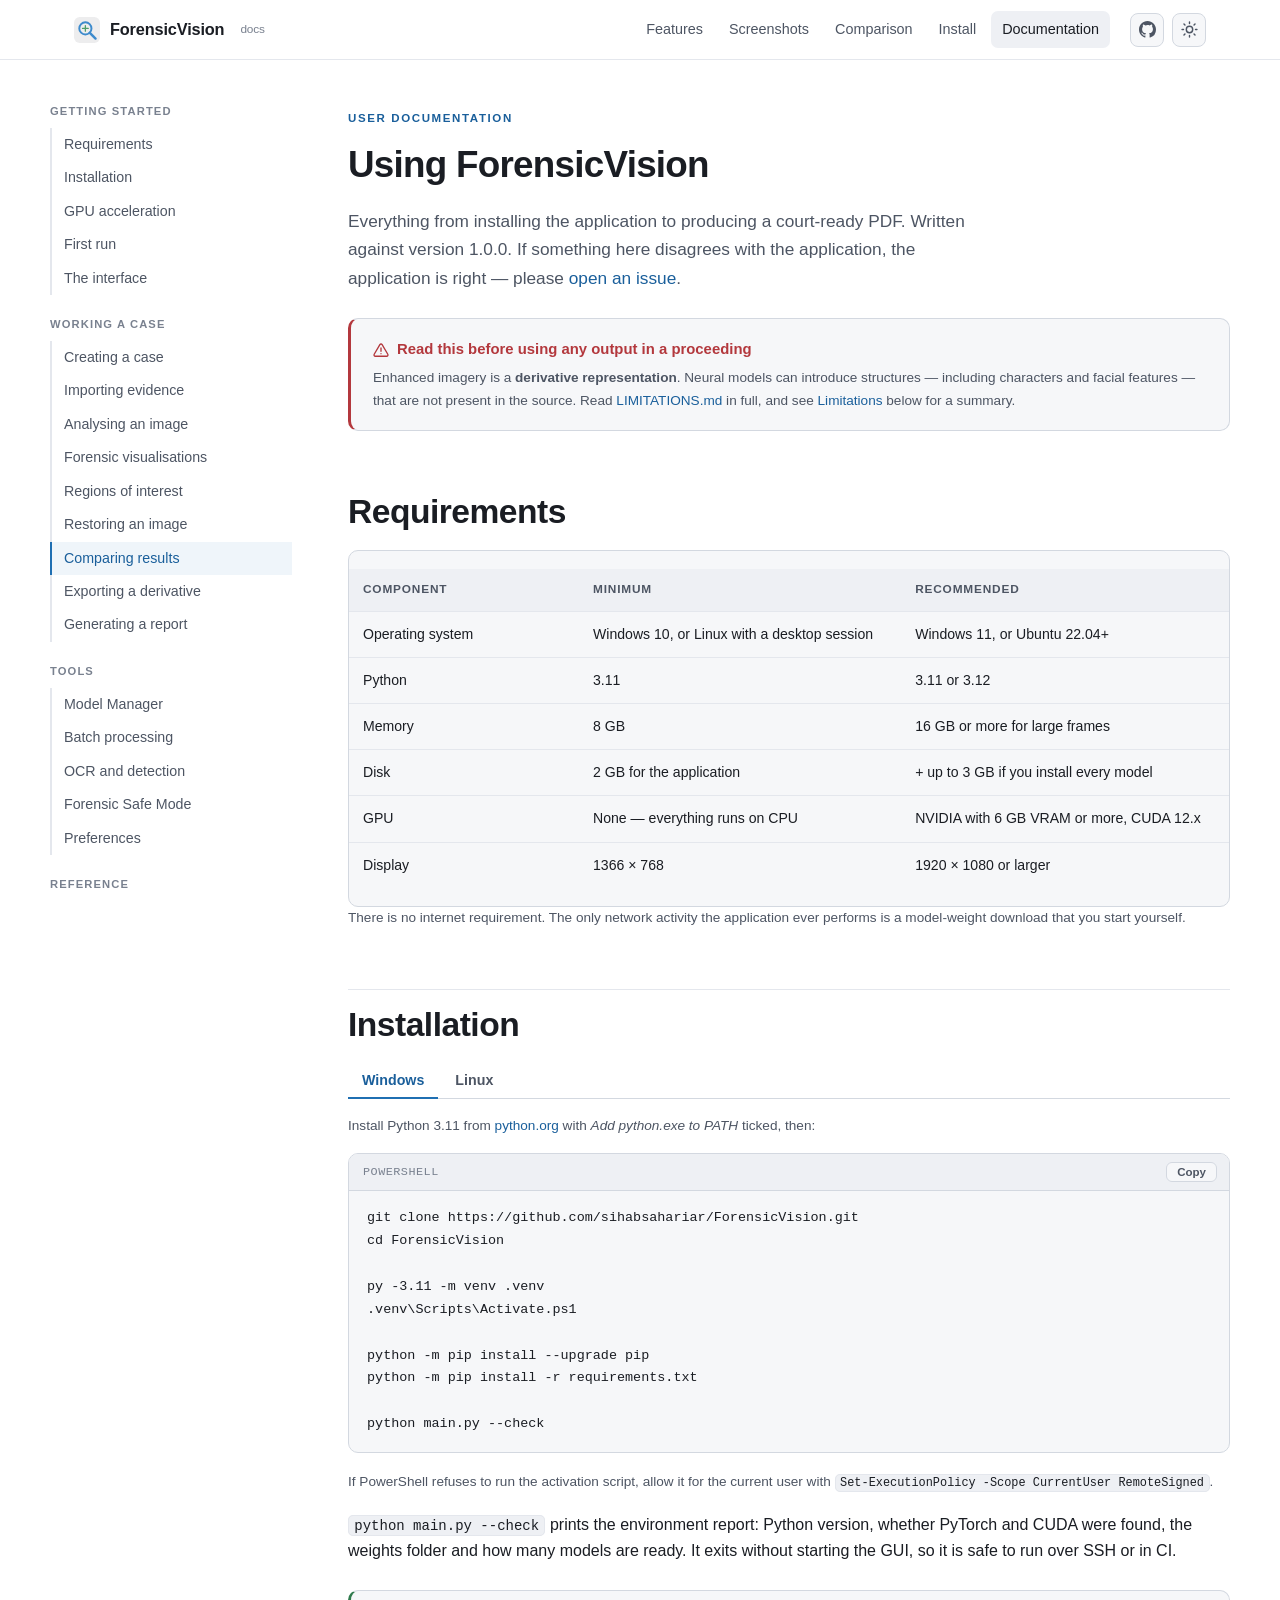
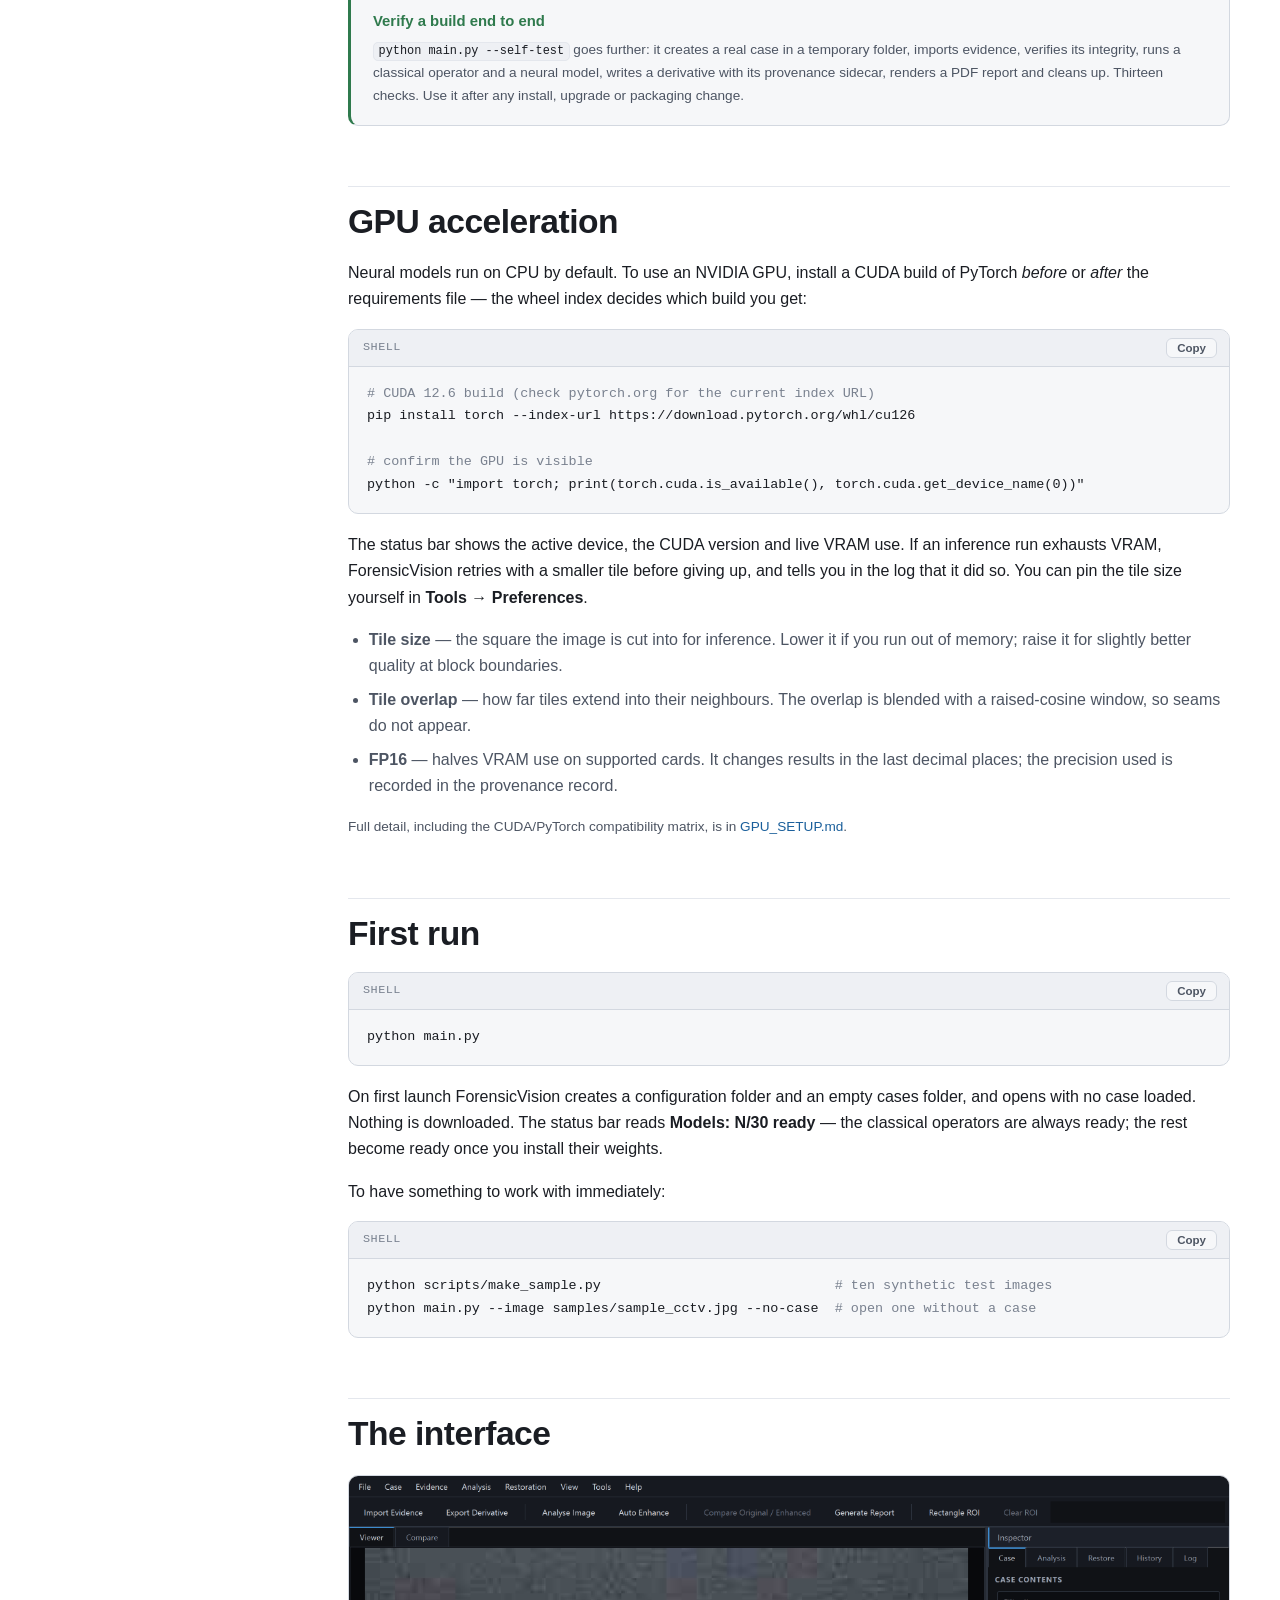
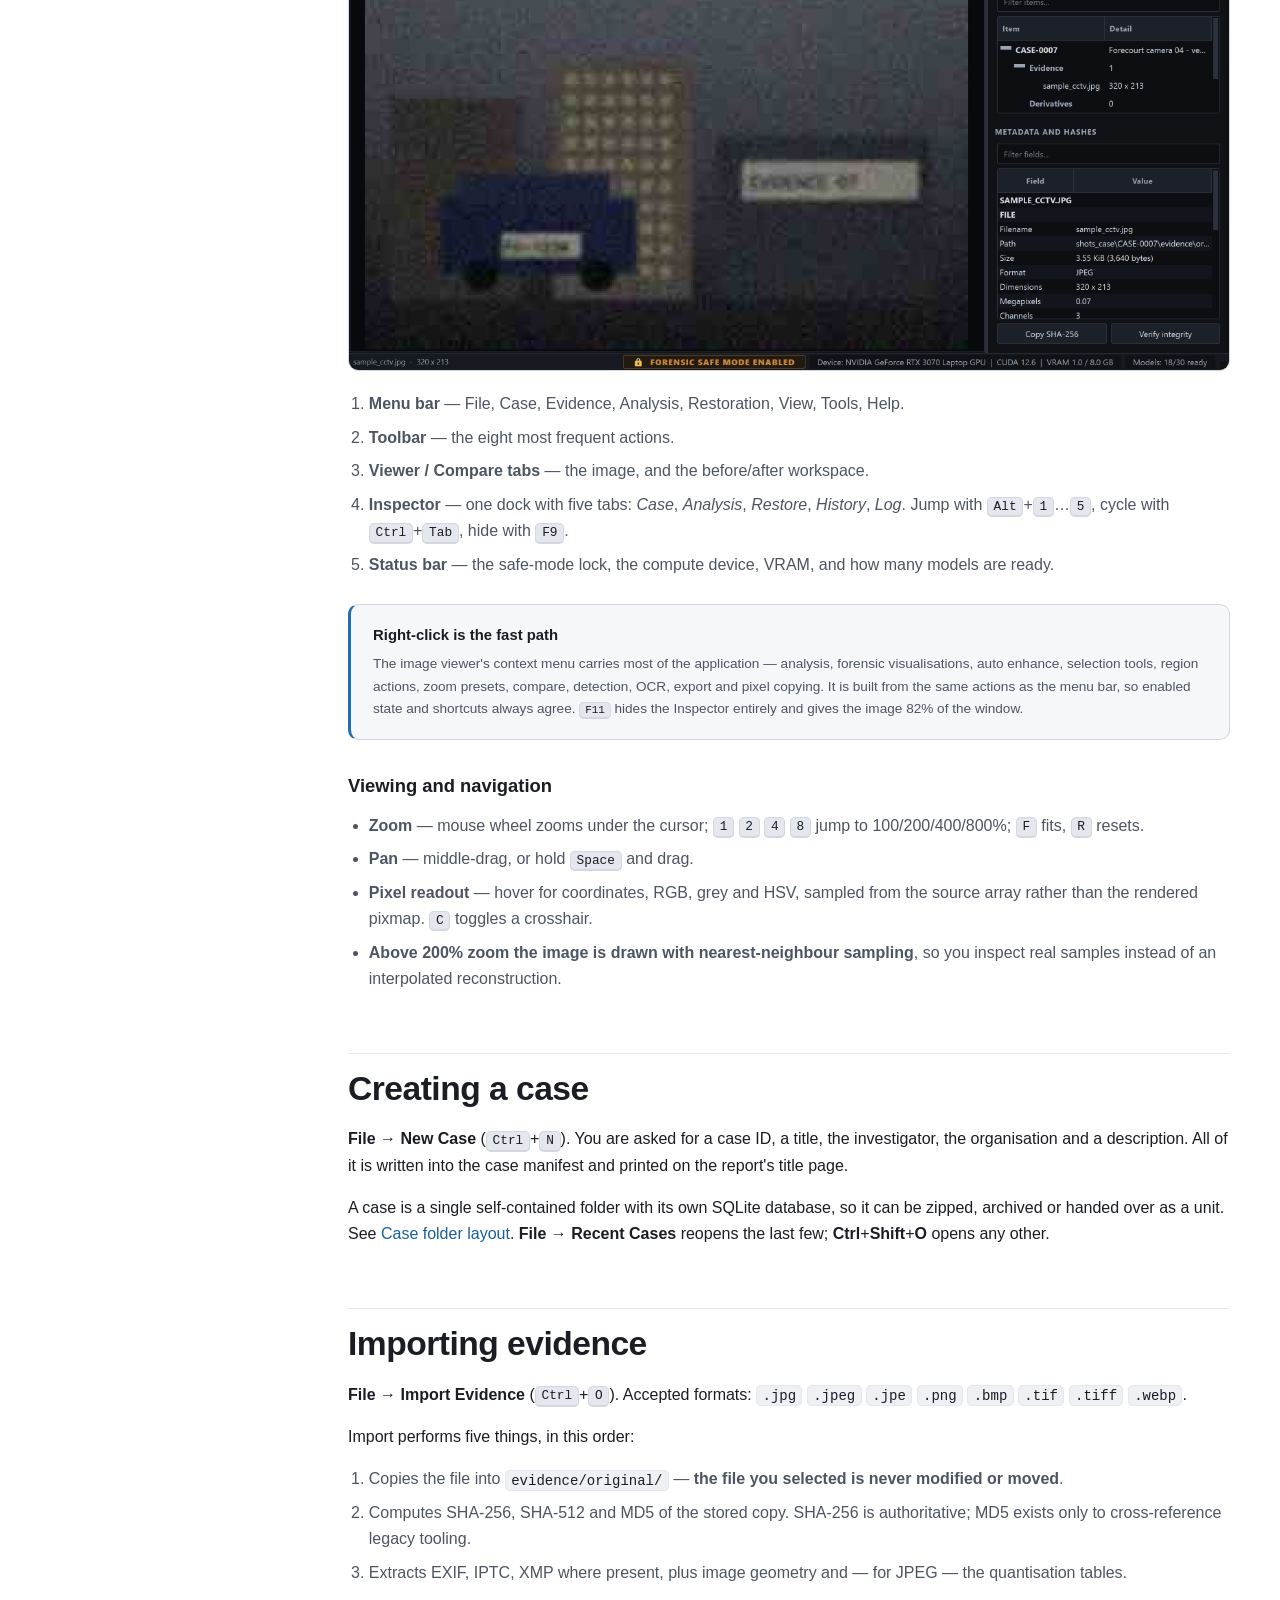
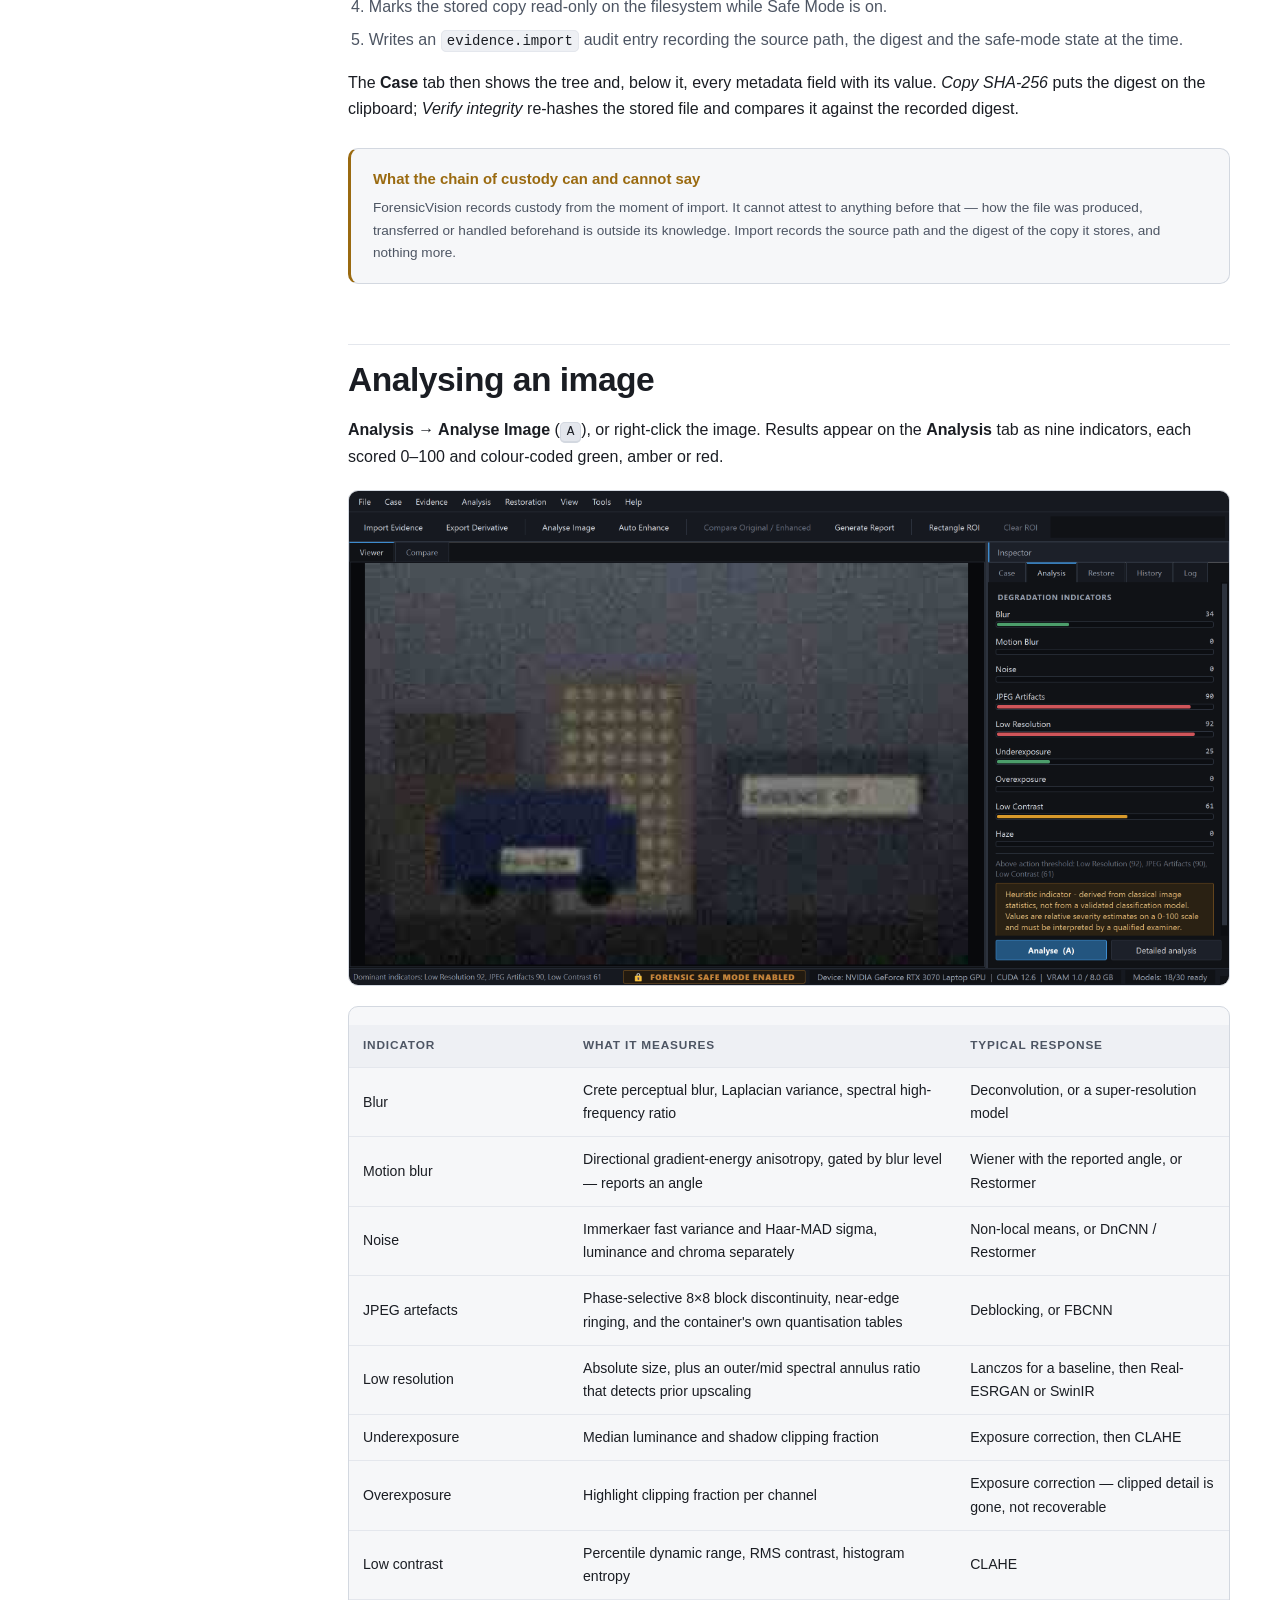
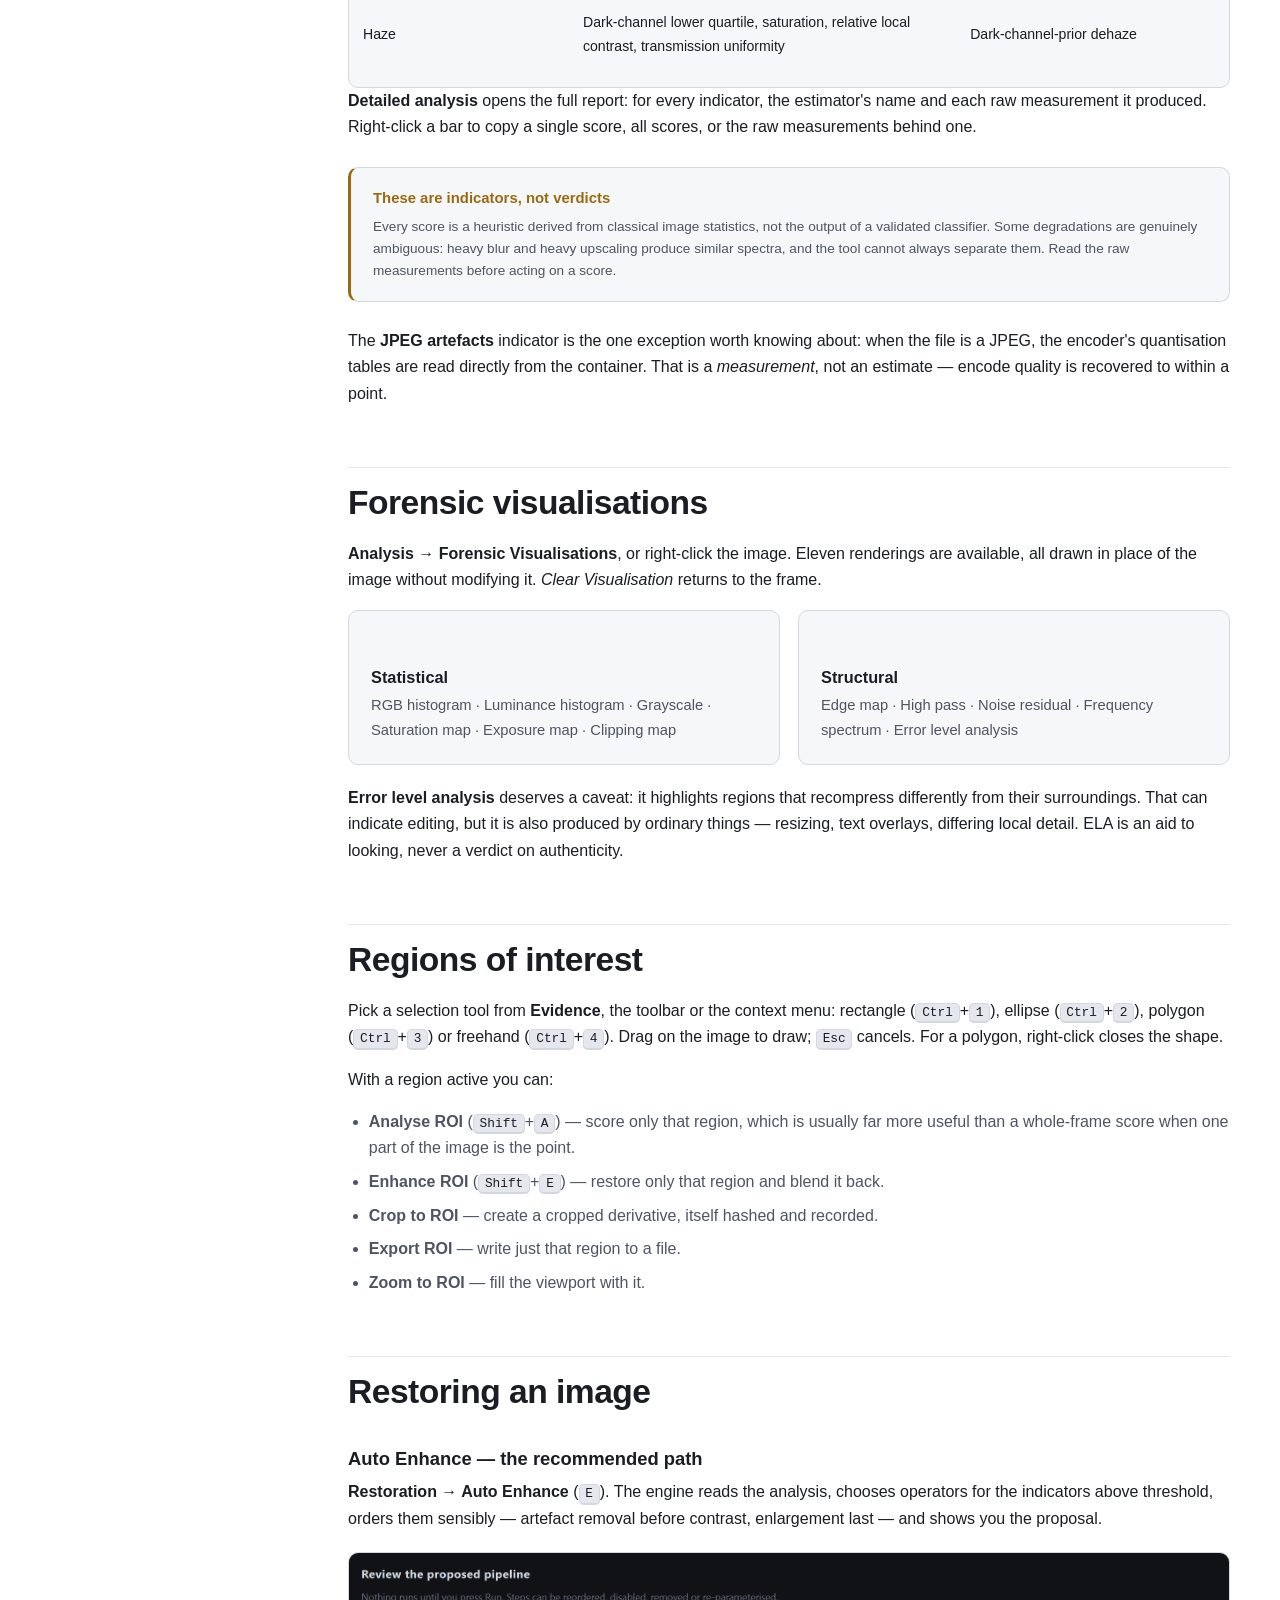
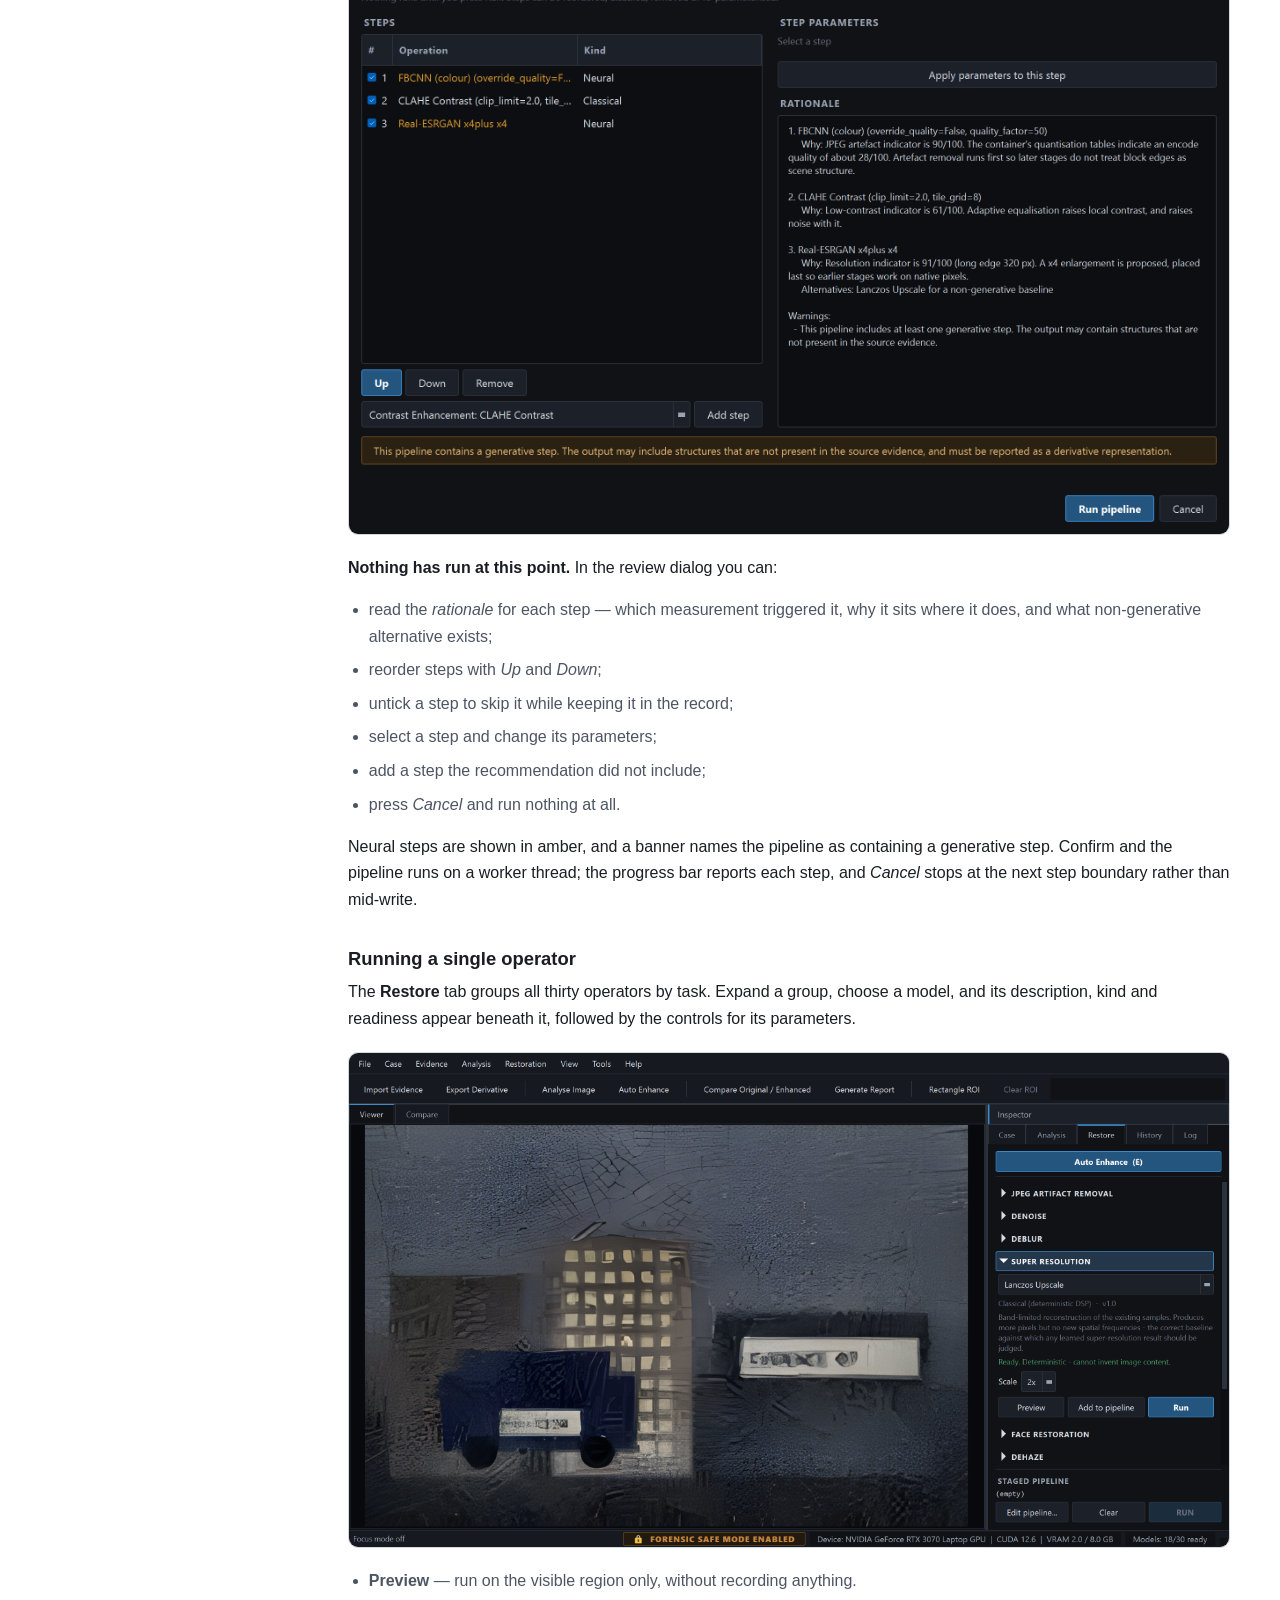
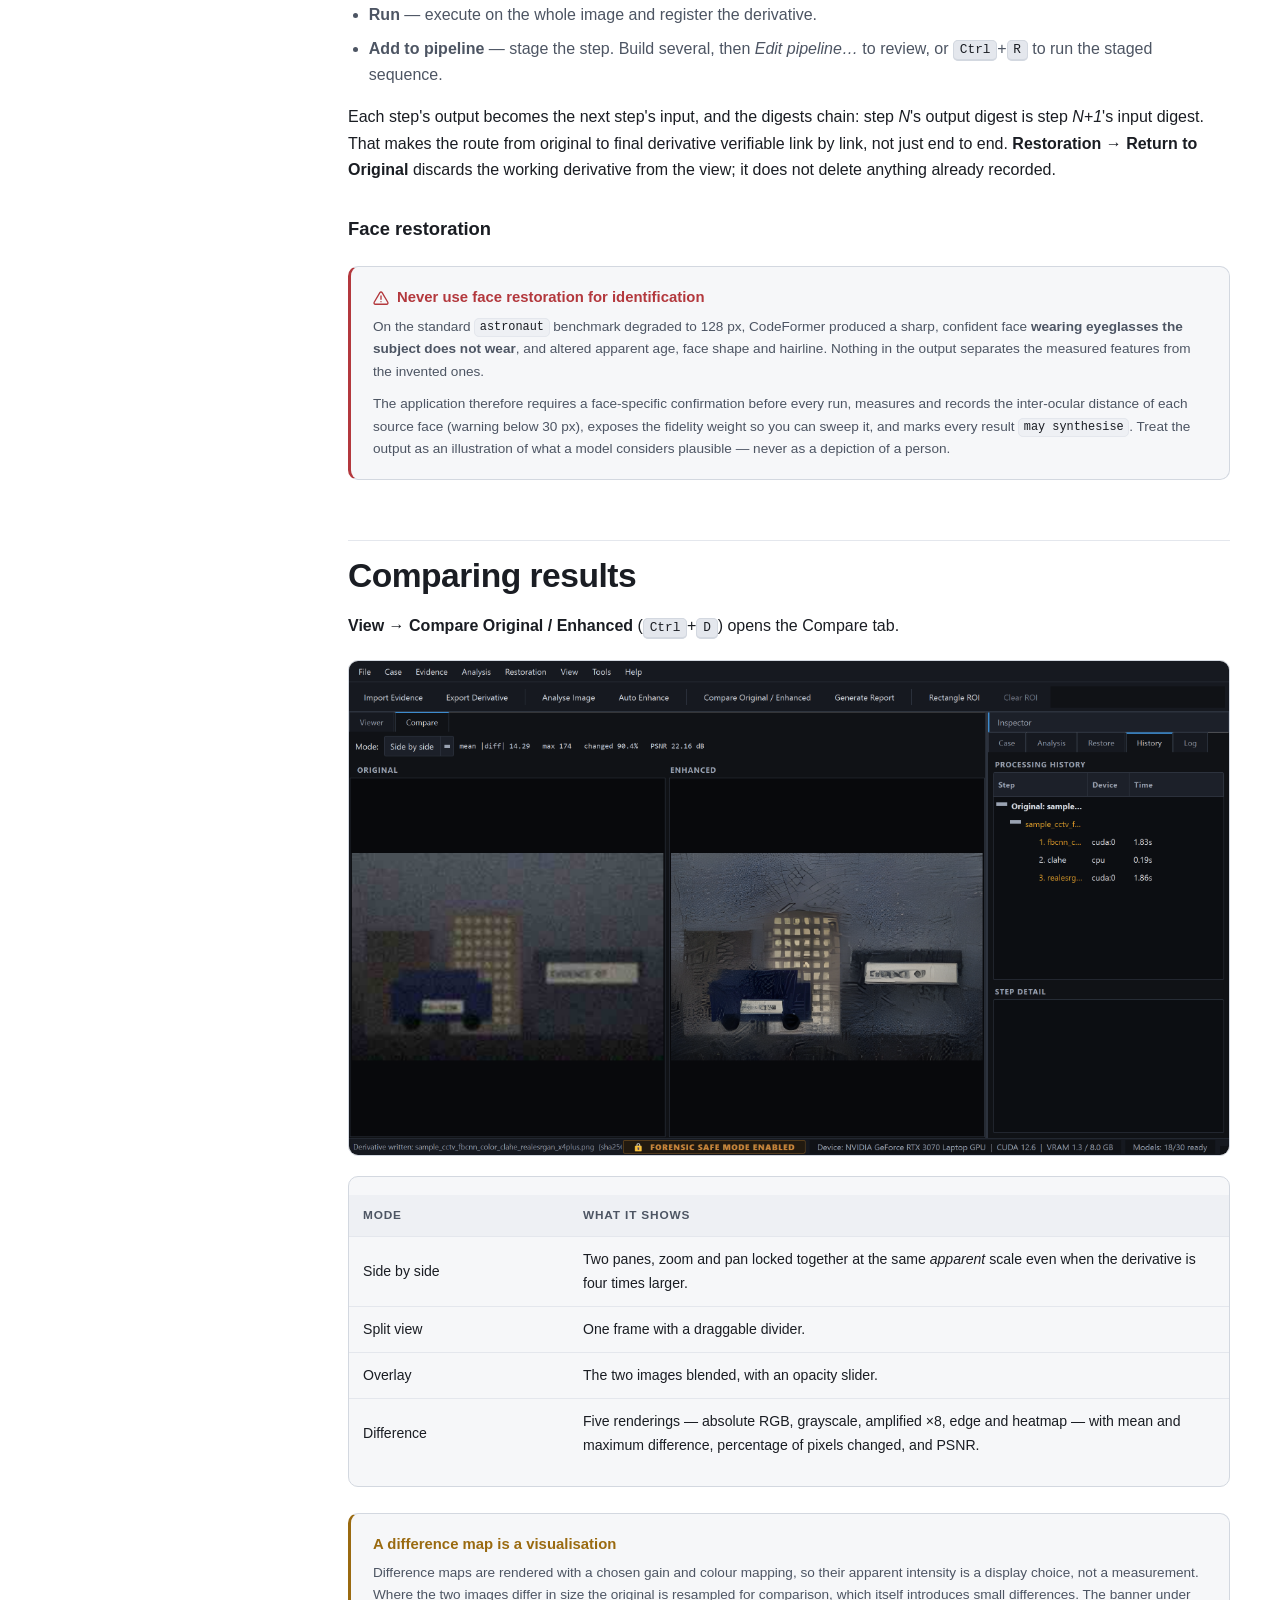
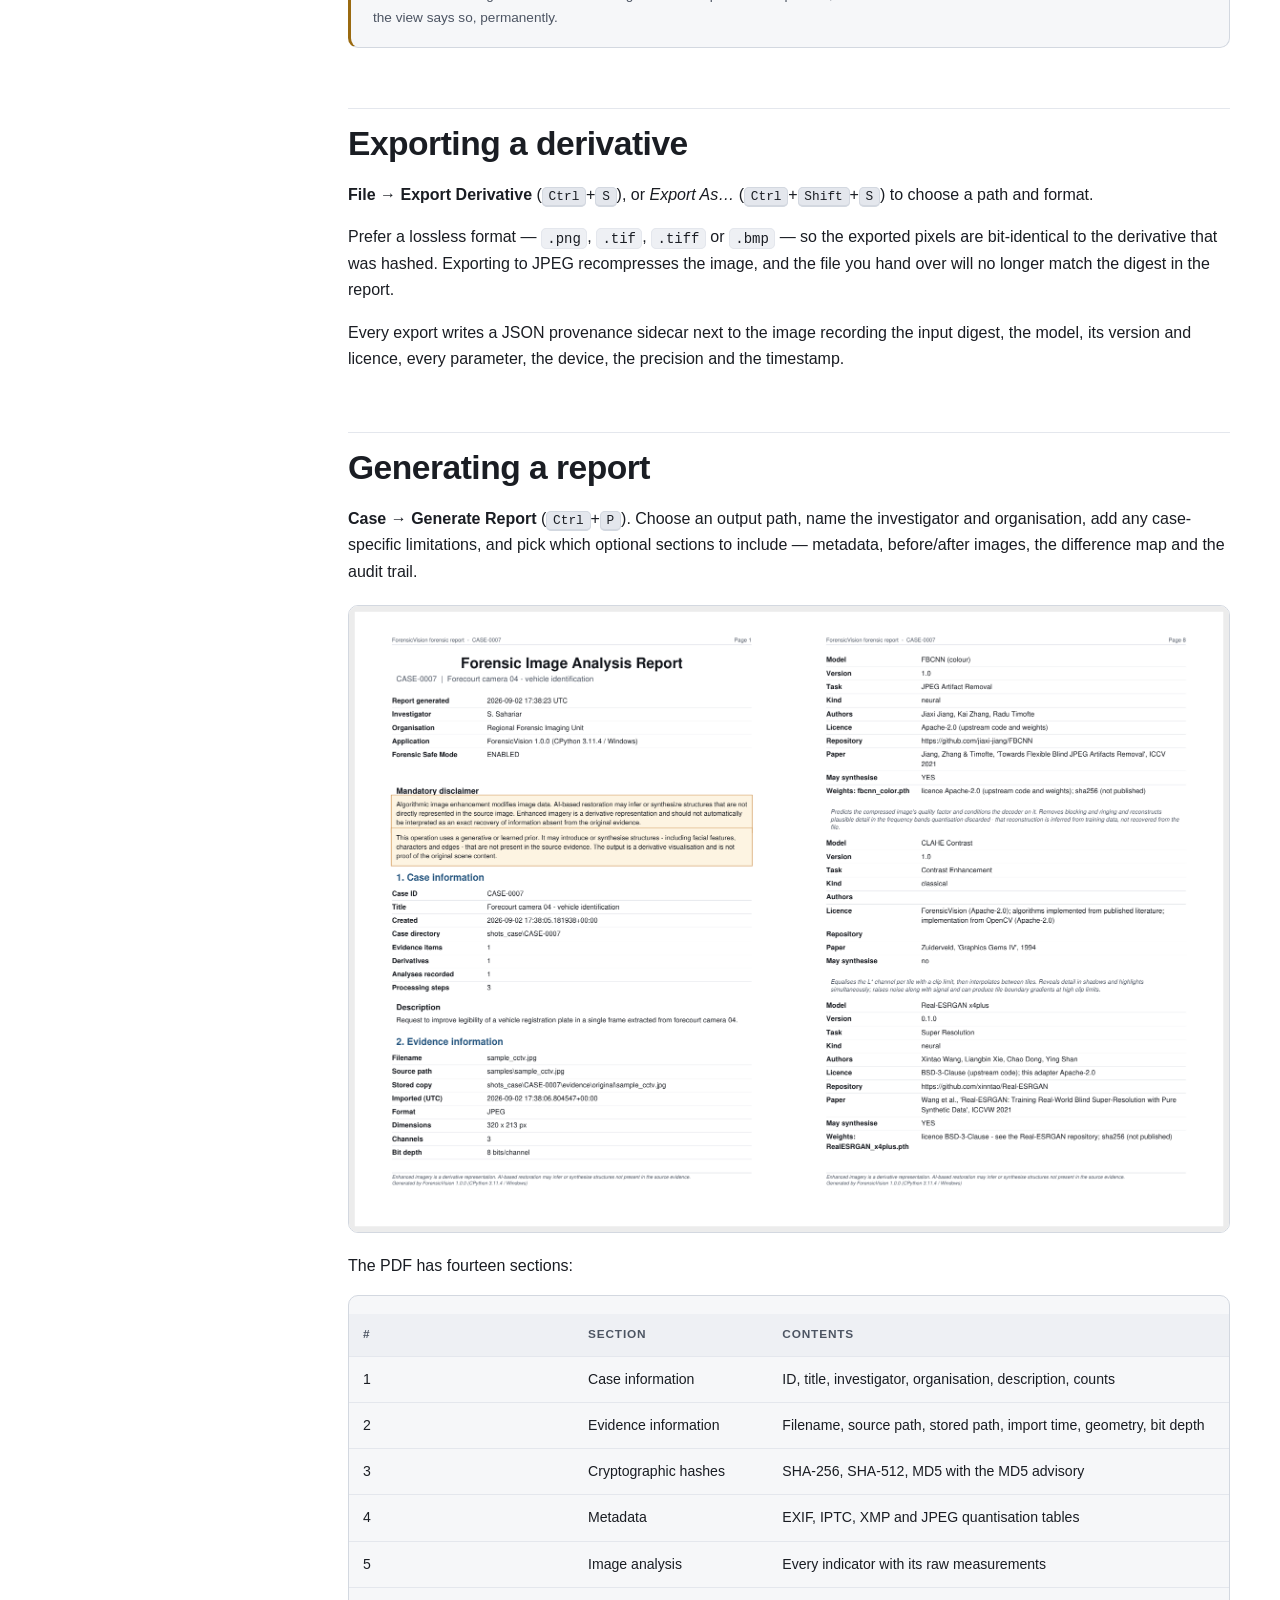
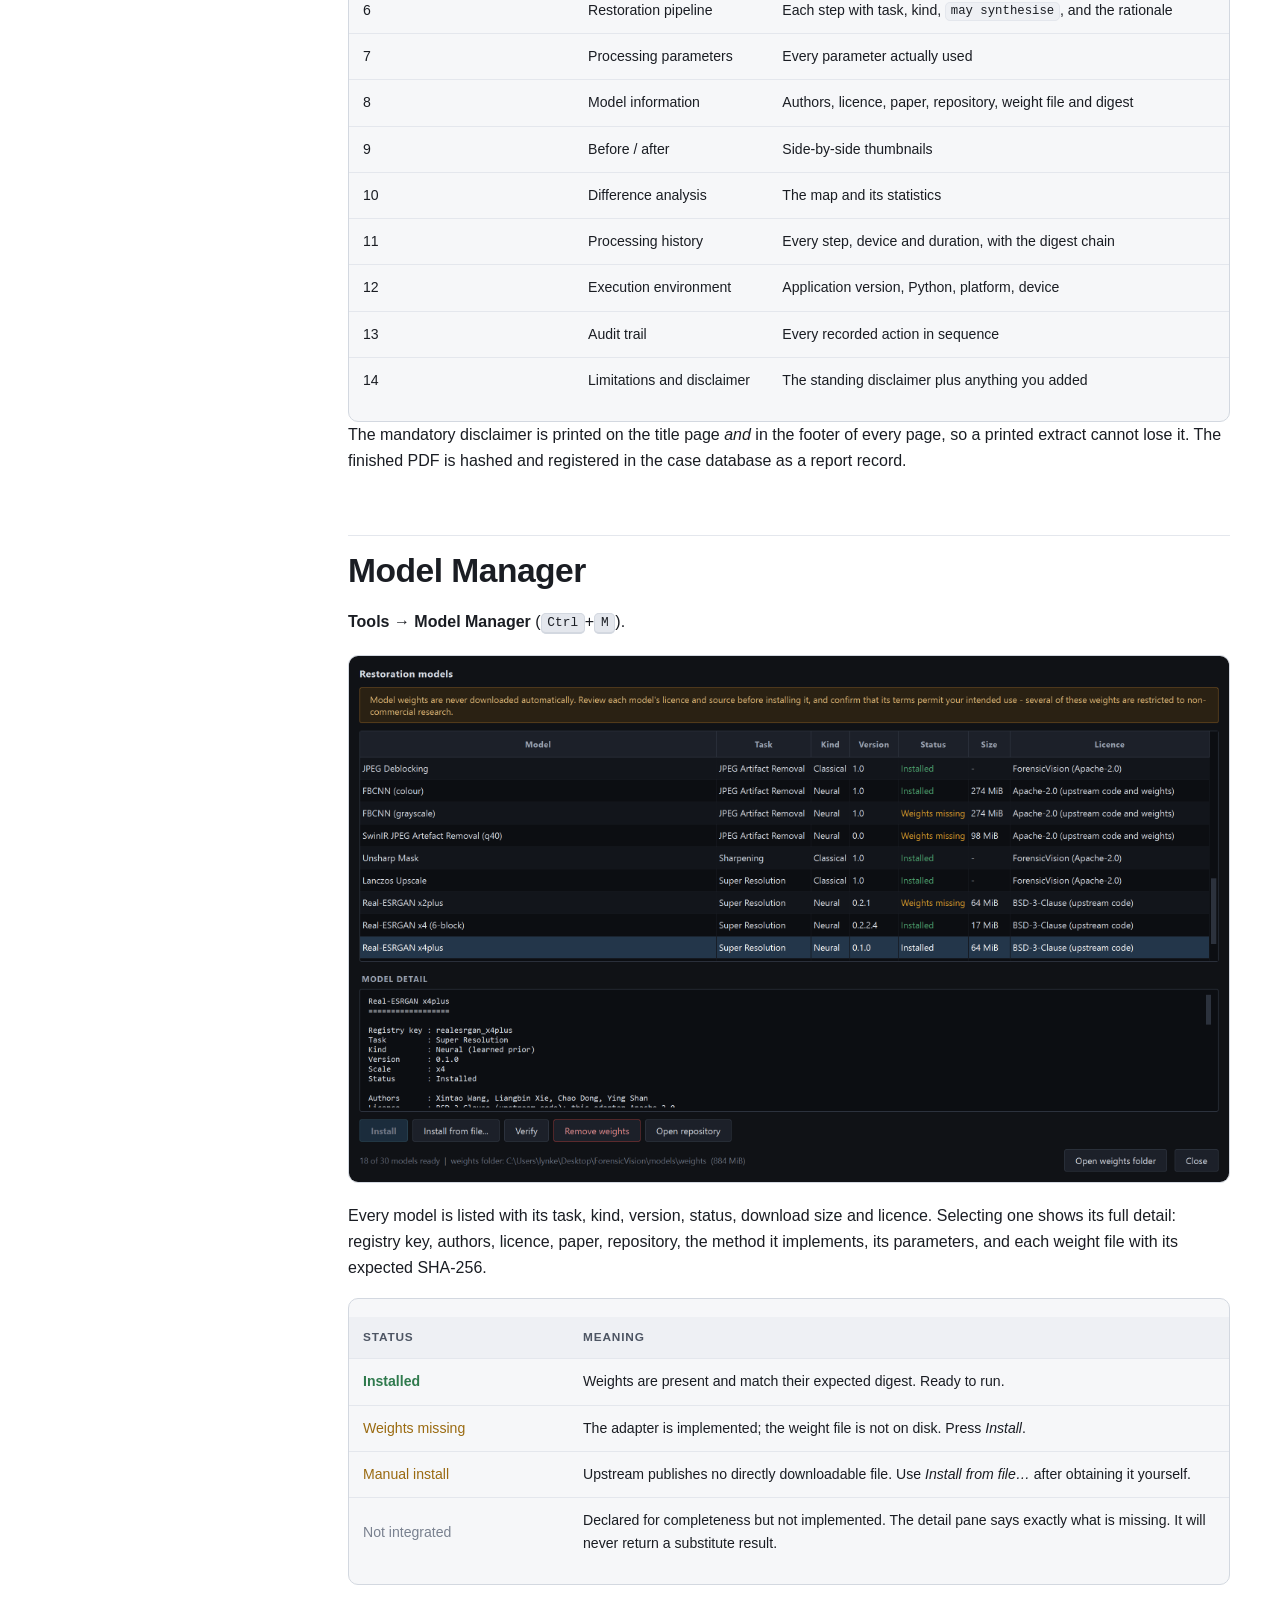
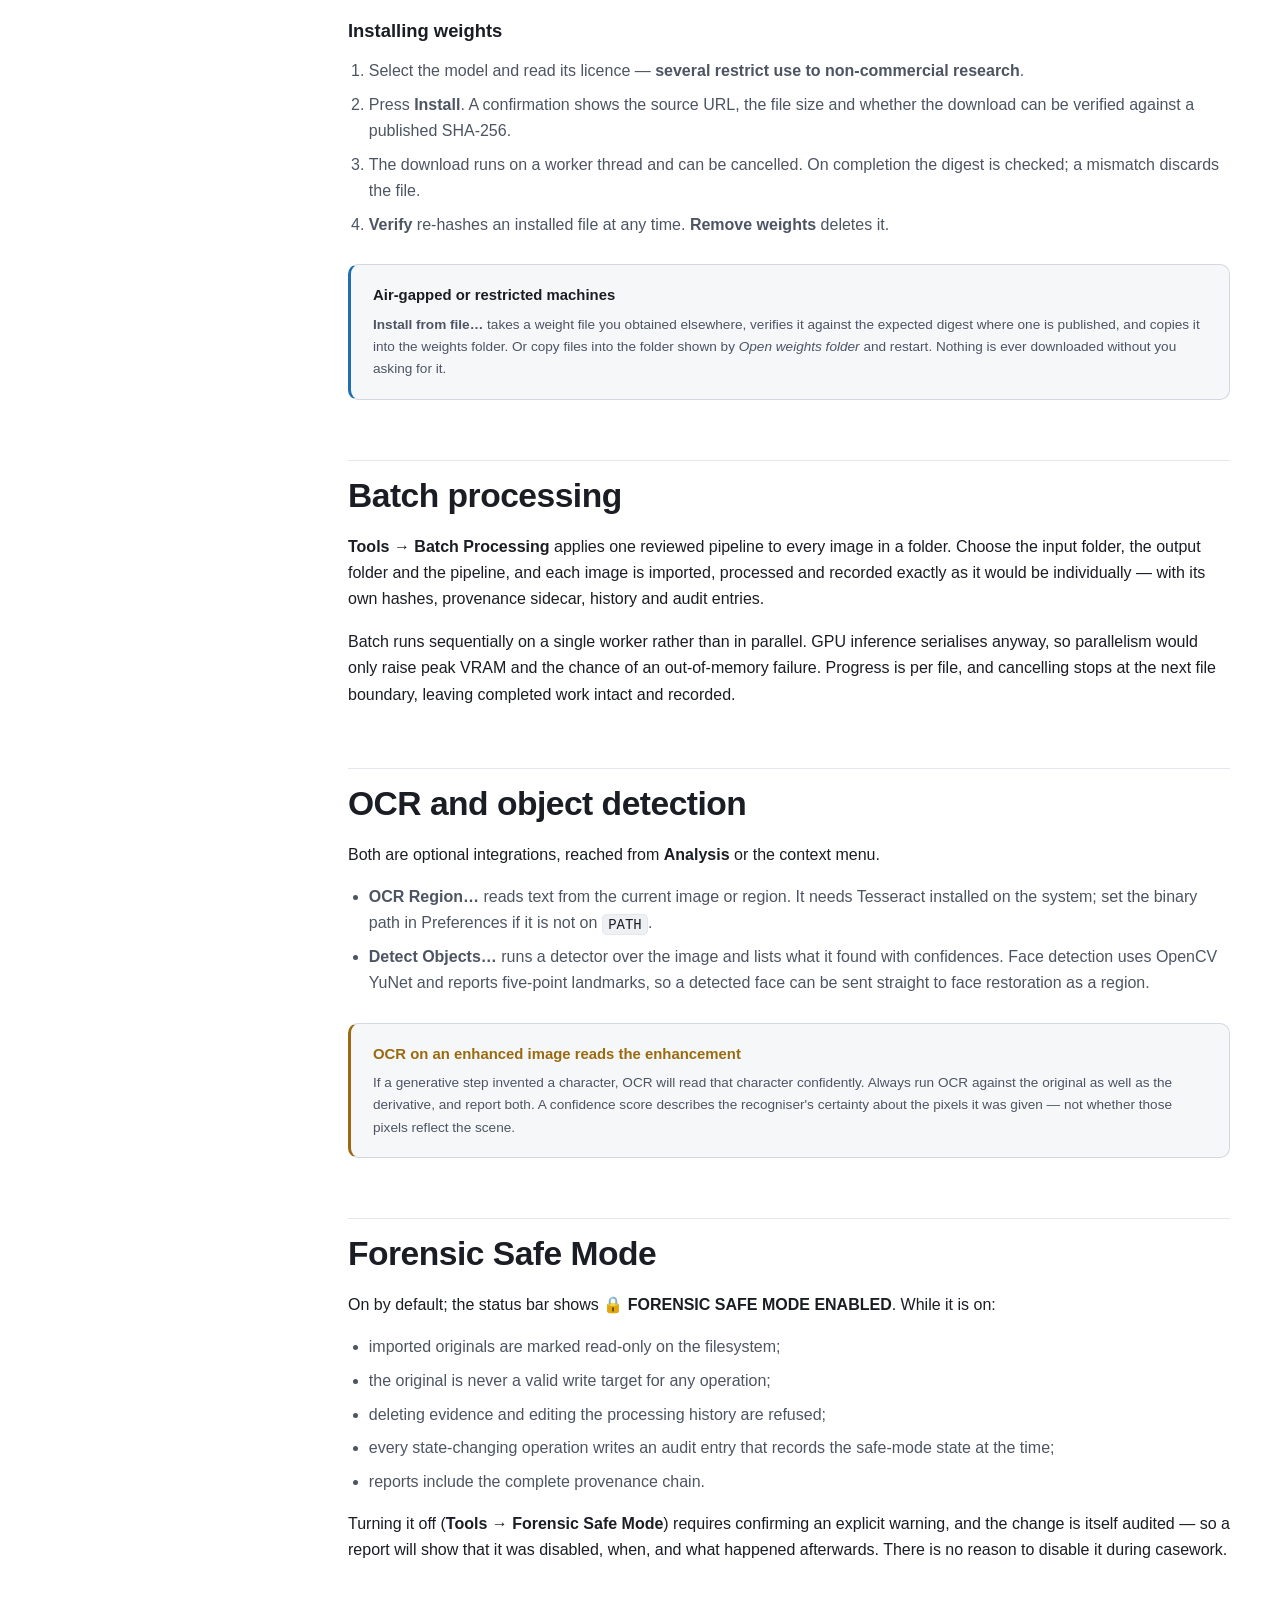
==== docs/documentation.html @ 0fa7d406 "version 1.1 alpha" ====
<!DOCTYPE html>
<html lang="en">
<head>
<meta charset="utf-8">
<meta name="viewport" content="width=device-width, initial-scale=1">
<title>User documentation — ForensicVision</title>
<meta name="description" content="How to install and use ForensicVision: cases, evidence import, degradation analysis, restoration pipelines, the Model Manager, comparison, reports, Forensic Safe Mode, shortcuts and troubleshooting.">
<meta name="author" content="Sihab Sahariar">
<link rel="icon" href="data:image/svg+xml,<svg xmlns='http://www.w3.org/2000/svg' viewBox='0 0 32 32'><rect width='32' height='32' rx='7' fill='%23101216'/><circle cx='14' cy='14' r='7' fill='none' stroke='%233d8bcd' stroke-width='2.5'/><path d='M19.5 19.5 26 26' stroke='%233d8bcd' stroke-width='3' stroke-linecap='round'/></svg>">
<link rel="stylesheet" href="assets/style.css">
<script>
  (function () {
    try {
      var saved = localStorage.getItem("fv-theme");
      var prefersLight = window.matchMedia("(prefers-color-scheme: light)").matches;
      if (saved === "light" || (!saved && prefersLight)) {
        document.documentElement.setAttribute("data-theme", "light");
      }
    } catch (e) { /* storage blocked; keep the dark default */ }
  })();
</script>
</head>
<body>

<header class="site-header">
  <div class="site-header__inner">
    <a class="brand" href="index.html">
      <svg viewBox="0 0 32 32" aria-hidden="true">
        <rect width="32" height="32" rx="7" fill="currentColor" opacity=".08"/>
        <circle cx="14" cy="14" r="7.5" fill="none" stroke="#3d8bcd" stroke-width="2.4"/>
        <path d="M19.5 19.5 26.5 26.5" stroke="#3d8bcd" stroke-width="3" stroke-linecap="round"/>
        <path d="M10.5 14h7M14 10.5v7" stroke="#4c9e6b" stroke-width="1.6" stroke-linecap="round"/>
      </svg>
      <span>ForensicVision</span><em>docs</em>
    </a>

    <nav class="site-nav" id="site-nav">
      <a href="index.html#features">Features</a>
      <a href="index.html#screenshots">Screenshots</a>
      <a href="index.html#compare">Comparison</a>
      <a href="index.html#install">Install</a>
      <a href="documentation.html" class="is-active">Documentation</a>
    </nav>

    <div class="header-tools">
      <a class="icon-btn" href="https://github.com/sihabsahariar/ForensicVision"
         target="_blank" rel="noopener" aria-label="ForensicVision on GitHub" title="View on GitHub">
        <svg viewBox="0 0 16 16" fill="currentColor" aria-hidden="true"><path d="M8 0C3.58 0 0 3.58 0 8c0 3.54 2.29 6.53 5.47 7.59.4.07.55-.17.55-.38 0-.19-.01-.82-.01-1.49-2.01.37-2.53-.49-2.69-.94-.09-.23-.48-.94-.82-1.13-.28-.15-.68-.52-.01-.53.63-.01 1.08.58 1.23.82.72 1.21 1.87.87 2.33.66.07-.52.28-.87.51-1.07-1.78-.2-3.64-.89-3.64-3.95 0-.87.31-1.59.82-2.15-.08-.2-.36-1.02.08-2.12 0 0 .67-.21 2.2.82a7.4 7.4 0 0 1 2-.27c.68 0 1.36.09 2 .27 1.53-1.04 2.2-.82 2.2-.82.44 1.1.16 1.92.08 2.12.51.56.82 1.27.82 2.15 0 3.07-1.87 3.75-3.65 3.95.29.25.54.73.54 1.48 0 1.07-.01 1.93-.01 2.2 0 .21.15.46.55.38A8.01 8.01 0 0 0 16 8c0-4.42-3.58-8-8-8Z"/></svg>
      </a>
      <button class="icon-btn theme-toggle" type="button" aria-label="Switch to light theme">
        <svg class="moon" viewBox="0 0 24 24" fill="none" stroke="currentColor" stroke-width="2" stroke-linecap="round" stroke-linejoin="round" aria-hidden="true"><path d="M21 12.79A9 9 0 1 1 11.21 3 7 7 0 0 0 21 12.79Z"/></svg>
        <svg class="sun" viewBox="0 0 24 24" fill="none" stroke="currentColor" stroke-width="2" stroke-linecap="round" aria-hidden="true"><circle cx="12" cy="12" r="4.5"/><path d="M12 1.5v2M12 20.5v2M4.2 4.2l1.4 1.4M18.4 18.4l1.4 1.4M1.5 12h2M20.5 12h2M4.2 19.8l1.4-1.4M18.4 5.6l1.4-1.4"/></svg>
      </button>
      <button class="icon-btn nav-toggle" type="button" aria-controls="site-nav" aria-expanded="false" aria-label="Toggle navigation">
        <svg viewBox="0 0 24 24" fill="none" stroke="currentColor" stroke-width="2" stroke-linecap="round" aria-hidden="true"><path d="M3 6h18M3 12h18M3 18h18"/></svg>
      </button>
    </div>
  </div>
</header>

<div class="wrap docs">

  <!-- ================================================= sidebar -->
  <aside class="docs-nav" data-spy>
    <h4>Getting started</h4>
    <ul>
      <li><a href="#requirements">Requirements</a></li>
      <li><a href="#installation">Installation</a></li>
      <li><a href="#gpu">GPU acceleration</a></li>
      <li><a href="#first-run">First run</a></li>
      <li><a href="#interface">The interface</a></li>
    </ul>

    <h4>Working a case</h4>
    <ul>
      <li><a href="#cases">Creating a case</a></li>
      <li><a href="#evidence">Importing evidence</a></li>
      <li><a href="#analysis">Analysing an image</a></li>
      <li><a href="#visualisations">Forensic visualisations</a></li>
      <li><a href="#regions">Regions of interest</a></li>
      <li><a href="#restoration">Restoring an image</a></li>
      <li><a href="#comparison">Comparing results</a></li>
      <li><a href="#export">Exporting a derivative</a></li>
      <li><a href="#reports">Generating a report</a></li>
    </ul>

    <h4>Tools</h4>
    <ul>
      <li><a href="#models">Model Manager</a></li>
      <li><a href="#batch">Batch processing</a></li>
      <li><a href="#ocr">OCR and detection</a></li>
      <li><a href="#safe-mode">Forensic Safe Mode</a></li>
      <li><a href="#preferences">Preferences</a></li>
    </ul>

    <h4>Reference</h4>
    <ul>
      <li><a href="#shortcuts">Keyboard shortcuts</a></li>
      <li><a href="#cli">Command line</a></li>
      <li><a href="#layout">Case folder layout</a></li>
      <li><a href="#scripting">Scripting the engine</a></li>
      <li><a href="#troubleshooting">Troubleshooting</a></li>
      <li><a href="#faq">FAQ</a></li>
      <li><a href="#limits">Limitations</a></li>
    </ul>
  </aside>

  <!-- ================================================= body -->
  <main class="docs-body">

    <div class="doc-hero">
      <span class="eyebrow">User documentation</span>
      <h1>Using ForensicVision</h1>
      <p class="lede">
        Everything from installing the application to producing a court-ready PDF.
        Written against version 1.0.0. If something here disagrees with the
        application, the application is right — please
        <a href="https://github.com/sihabsahariar/ForensicVision/issues" target="_blank" rel="noopener">open an issue</a>.
      </p>

      <div class="callout callout--danger">
        <div class="callout__title">
          <svg viewBox="0 0 24 24" width="16" height="16" fill="none" stroke="currentColor" stroke-width="2" stroke-linecap="round" aria-hidden="true"><path d="M12 9v5M12 17.5h.01"/><path d="M10.3 3.9 1.8 18.4A2 2 0 0 0 3.5 21.4h17a2 2 0 0 0 1.7-3L13.7 3.9a2 2 0 0 0-3.4 0Z"/></svg>
          Read this before using any output in a proceeding
        </div>
        <p class="small muted" style="margin:0">
          Enhanced imagery is a <strong>derivative representation</strong>. Neural
          models can introduce structures — including characters and facial features
          — that are not present in the source. Read
          <a href="https://github.com/sihabsahariar/ForensicVision/blob/main/docs/LIMITATIONS.md" target="_blank" rel="noopener">LIMITATIONS.md</a>
          in full, and see <a href="#limits">Limitations</a> below for a summary.
        </p>
      </div>
    </div>

    <!-- ============================================ requirements -->
    <h2 id="requirements">Requirements</h2>

    <div class="table-scroll">
      <table>
        <thead><tr><th>Component</th><th>Minimum</th><th>Recommended</th></tr></thead>
        <tbody>
          <tr><td>Operating system</td><td>Windows 10, or Linux with a desktop session</td><td>Windows 11, or Ubuntu 22.04+</td></tr>
          <tr><td>Python</td><td>3.11</td><td>3.11 or 3.12</td></tr>
          <tr><td>Memory</td><td>8 GB</td><td>16 GB or more for large frames</td></tr>
          <tr><td>Disk</td><td>2 GB for the application</td><td>+ up to 3 GB if you install every model</td></tr>
          <tr><td>GPU</td><td>None — everything runs on CPU</td><td>NVIDIA with 6 GB VRAM or more, CUDA 12.x</td></tr>
          <tr><td>Display</td><td>1366 × 768</td><td>1920 × 1080 or larger</td></tr>
        </tbody>
      </table>
    </div>

    <p class="muted small">
      There is no internet requirement. The only network activity the application
      ever performs is a model-weight download that you start yourself.
    </p>

    <!-- ============================================ installation -->
    <h2 id="installation">Installation</h2>

    <div class="tabs" data-tabs>
      <div class="tabs__list" role="tablist" aria-label="Operating system">
        <button class="tabs__btn" type="button" role="tab" aria-selected="true">Windows</button>
        <button class="tabs__btn" type="button" role="tab" aria-selected="false">Linux</button>
      </div>

      <div class="tabs__panel" role="tabpanel">
        <p class="muted small">
          Install Python 3.11 from <a href="https://www.python.org/downloads/" target="_blank" rel="noopener">python.org</a>
          with <em>Add python.exe to PATH</em> ticked, then:
        </p>
        <div class="code">
          <div class="code__head"><span>PowerShell</span><button class="copy" type="button">Copy</button></div>
<pre>git clone https://github.com/sihabsahariar/ForensicVision.git
cd ForensicVision

py -3.11 -m venv .venv
.venv\Scripts\Activate.ps1

python -m pip install --upgrade pip
python -m pip install -r requirements.txt

python main.py --check</pre>
        </div>
        <p class="muted small">
          If PowerShell refuses to run the activation script, allow it for the
          current user with
          <code>Set-ExecutionPolicy -Scope CurrentUser RemoteSigned</code>.
        </p>
      </div>

      <div class="tabs__panel" role="tabpanel" hidden>
        <p class="muted small">
          Qt needs a few system libraries that are not pulled in by pip:
        </p>
        <div class="code">
          <div class="code__head"><span>bash — Debian / Ubuntu</span><button class="copy" type="button">Copy</button></div>
<pre>sudo apt update
sudo apt install python3.11 python3.11-venv git \
                 libgl1 libglib2.0-0 libxkbcommon-x11-0 \
                 libxcb-cursor0 libxcb-icccm4 libxcb-image0 \
                 libxcb-keysyms1 libxcb-randr0 libxcb-render-util0 \
                 libxcb-xinerama0 libxcb-shape0

git clone https://github.com/sihabsahariar/ForensicVision.git
cd ForensicVision
python3.11 -m venv .venv
source .venv/bin/activate
pip install --upgrade pip
pip install -r requirements.txt

python main.py --check</pre>
        </div>
        <p class="muted small">
          On Fedora the equivalent packages are <code>mesa-libGL</code>,
          <code>libxkbcommon-x11</code> and <code>xcb-util-cursor</code>.
        </p>
      </div>
    </div>

    <p>
      <code>python main.py --check</code> prints the environment report: Python
      version, whether PyTorch and CUDA were found, the weights folder and how many
      models are ready. It exits without starting the GUI, so it is safe to run over
      SSH or in CI.
    </p>

    <div class="callout callout--ok">
      <div class="callout__title">Verify a build end to end</div>
      <p class="small muted" style="margin:0">
        <code>python main.py --self-test</code> goes further: it creates a real case
        in a temporary folder, imports evidence, verifies its integrity, runs a
        classical operator and a neural model, writes a derivative with its
        provenance sidecar, renders a PDF report and cleans up. Thirteen checks. Use
        it after any install, upgrade or packaging change.
      </p>
    </div>

    <!-- ============================================ gpu -->
    <h2 id="gpu">GPU acceleration</h2>

    <p>
      Neural models run on CPU by default. To use an NVIDIA GPU, install a CUDA build
      of PyTorch <em>before</em> or <em>after</em> the requirements file — the wheel
      index decides which build you get:
    </p>

    <div class="code">
      <div class="code__head"><span>shell</span><button class="copy" type="button">Copy</button></div>
<pre><span class="c"># CUDA 12.6 build (check pytorch.org for the current index URL)</span>
pip install torch --index-url https://download.pytorch.org/whl/cu126

<span class="c"># confirm the GPU is visible</span>
python -c "import torch; print(torch.cuda.is_available(), torch.cuda.get_device_name(0))"</pre>
    </div>

    <p>
      The status bar shows the active device, the CUDA version and live VRAM use. If
      an inference run exhausts VRAM, ForensicVision retries with a smaller tile
      before giving up, and tells you in the log that it did so. You can pin the tile
      size yourself in <strong>Tools → Preferences</strong>.
    </p>

    <ul>
      <li><strong>Tile size</strong> — the square the image is cut into for inference. Lower it if you run out of memory; raise it for slightly better quality at block boundaries.</li>
      <li><strong>Tile overlap</strong> — how far tiles extend into their neighbours. The overlap is blended with a raised-cosine window, so seams do not appear.</li>
      <li><strong>FP16</strong> — halves VRAM use on supported cards. It changes results in the last decimal places; the precision used is recorded in the provenance record.</li>
    </ul>

    <p class="muted small">
      Full detail, including the CUDA/PyTorch compatibility matrix, is in
      <a href="https://github.com/sihabsahariar/ForensicVision/blob/main/docs/GPU_SETUP.md" target="_blank" rel="noopener">GPU_SETUP.md</a>.
    </p>

    <!-- ============================================ first run -->
    <h2 id="first-run">First run</h2>

    <div class="code">
      <div class="code__head"><span>shell</span><button class="copy" type="button">Copy</button></div>
<pre>python main.py</pre>
    </div>

    <p>
      On first launch ForensicVision creates a configuration folder and an empty
      cases folder, and opens with no case loaded. Nothing is downloaded. The status
      bar reads <strong>Models: N/30 ready</strong> — the classical operators are
      always ready; the rest become ready once you install their weights.
    </p>

    <p>To have something to work with immediately:</p>

    <div class="code">
      <div class="code__head"><span>shell</span><button class="copy" type="button">Copy</button></div>
<pre>python scripts/make_sample.py                             <span class="c"># ten synthetic test images</span>
python main.py --image samples/sample_cctv.jpg --no-case  <span class="c"># open one without a case</span></pre>
    </div>

    <!-- ============================================ interface -->
    <h2 id="interface">The interface</h2>

    <img src="screenshots/01-main-window.png" loading="lazy" width="2560" height="1334"
         alt="The ForensicVision main window annotated by region: menu bar, toolbar, viewer tabs, inspector and status bar">

    <ol>
      <li><strong>Menu bar</strong> — File, Case, Evidence, Analysis, Restoration, View, Tools, Help.</li>
      <li><strong>Toolbar</strong> — the eight most frequent actions.</li>
      <li><strong>Viewer / Compare tabs</strong> — the image, and the before/after workspace.</li>
      <li><strong>Inspector</strong> — one dock with five tabs: <em>Case</em>, <em>Analysis</em>, <em>Restore</em>, <em>History</em>, <em>Log</em>. Jump with <kbd>Alt</kbd>+<kbd>1</kbd>…<kbd>5</kbd>, cycle with <kbd>Ctrl</kbd>+<kbd>Tab</kbd>, hide with <kbd>F9</kbd>.</li>
      <li><strong>Status bar</strong> — the safe-mode lock, the compute device, VRAM, and how many models are ready.</li>
    </ol>

    <div class="callout">
      <div class="callout__title">Right-click is the fast path</div>
      <p class="small muted" style="margin:0">
        The image viewer's context menu carries most of the application — analysis,
        forensic visualisations, auto enhance, selection tools, region actions, zoom
        presets, compare, detection, OCR, export and pixel copying. It is built from
        the same actions as the menu bar, so enabled state and shortcuts always
        agree. <kbd>F11</kbd> hides the Inspector entirely and gives the image 82% of
        the window.
      </p>
    </div>

    <h3 id="viewing">Viewing and navigation</h3>
    <ul>
      <li><strong>Zoom</strong> — mouse wheel zooms under the cursor; <kbd>1</kbd> <kbd>2</kbd> <kbd>4</kbd> <kbd>8</kbd> jump to 100/200/400/800%; <kbd>F</kbd> fits, <kbd>R</kbd> resets.</li>
      <li><strong>Pan</strong> — middle-drag, or hold <kbd>Space</kbd> and drag.</li>
      <li><strong>Pixel readout</strong> — hover for coordinates, RGB, grey and HSV, sampled from the source array rather than the rendered pixmap. <kbd>C</kbd> toggles a crosshair.</li>
      <li><strong>Above 200% zoom the image is drawn with nearest-neighbour sampling</strong>, so you inspect real samples instead of an interpolated reconstruction.</li>
    </ul>

    <!-- ============================================ cases -->
    <h2 id="cases">Creating a case</h2>

    <p>
      <strong>File → New Case</strong> (<kbd>Ctrl</kbd>+<kbd>N</kbd>). You are asked
      for a case ID, a title, the investigator, the organisation and a description.
      All of it is written into the case manifest and printed on the report's title
      page.
    </p>

    <p>
      A case is a single self-contained folder with its own SQLite database, so it
      can be zipped, archived or handed over as a unit. See
      <a href="#layout">Case folder layout</a>. <strong>File → Recent Cases</strong>
      reopens the last few; <strong>Ctrl</strong>+<strong>Shift</strong>+<strong>O</strong>
      opens any other.
    </p>

    <!-- ============================================ evidence -->
    <h2 id="evidence">Importing evidence</h2>

    <p>
      <strong>File → Import Evidence</strong> (<kbd>Ctrl</kbd>+<kbd>O</kbd>). Accepted
      formats: <code>.jpg</code> <code>.jpeg</code> <code>.jpe</code> <code>.png</code>
      <code>.bmp</code> <code>.tif</code> <code>.tiff</code> <code>.webp</code>.
    </p>

    <p>Import performs five things, in this order:</p>
    <ol>
      <li>Copies the file into <code>evidence/original/</code> — <strong>the file you selected is never modified or moved</strong>.</li>
      <li>Computes SHA-256, SHA-512 and MD5 of the stored copy. SHA-256 is authoritative; MD5 exists only to cross-reference legacy tooling.</li>
      <li>Extracts EXIF, IPTC, XMP where present, plus image geometry and — for JPEG — the quantisation tables.</li>
      <li>Marks the stored copy read-only on the filesystem while Safe Mode is on.</li>
      <li>Writes an <code>evidence.import</code> audit entry recording the source path, the digest and the safe-mode state at the time.</li>
    </ol>

    <p>
      The <strong>Case</strong> tab then shows the tree and, below it, every metadata
      field with its value. <em>Copy SHA-256</em> puts the digest on the clipboard;
      <em>Verify integrity</em> re-hashes the stored file and compares it against the
      recorded digest.
    </p>

    <div class="callout callout--warn">
      <div class="callout__title">What the chain of custody can and cannot say</div>
      <p class="small muted" style="margin:0">
        ForensicVision records custody from the moment of import. It cannot attest to
        anything before that — how the file was produced, transferred or handled
        beforehand is outside its knowledge. Import records the source path and the
        digest of the copy it stores, and nothing more.
      </p>
    </div>

    <!-- ============================================ analysis -->
    <h2 id="analysis">Analysing an image</h2>

    <p>
      <strong>Analysis → Analyse Image</strong> (<kbd>A</kbd>), or right-click the
      image. Results appear on the <strong>Analysis</strong> tab as nine indicators,
      each scored 0–100 and colour-coded green, amber or red.
    </p>

    <img src="screenshots/02-analysis.png" loading="lazy" width="2560" height="1334"
         alt="The Analysis tab with nine indicators and the dominant-indicator summary">

    <div class="table-scroll">
      <table>
        <thead><tr><th>Indicator</th><th>What it measures</th><th>Typical response</th></tr></thead>
        <tbody>
          <tr><td>Blur</td><td>Crete perceptual blur, Laplacian variance, spectral high-frequency ratio</td><td>Deconvolution, or a super-resolution model</td></tr>
          <tr><td>Motion blur</td><td>Directional gradient-energy anisotropy, gated by blur level — reports an angle</td><td>Wiener with the reported angle, or Restormer</td></tr>
          <tr><td>Noise</td><td>Immerkaer fast variance and Haar-MAD sigma, luminance and chroma separately</td><td>Non-local means, or DnCNN / Restormer</td></tr>
          <tr><td>JPEG artefacts</td><td>Phase-selective 8×8 block discontinuity, near-edge ringing, and the container's own quantisation tables</td><td>Deblocking, or FBCNN</td></tr>
          <tr><td>Low resolution</td><td>Absolute size, plus an outer/mid spectral annulus ratio that detects prior upscaling</td><td>Lanczos for a baseline, then Real-ESRGAN or SwinIR</td></tr>
          <tr><td>Underexposure</td><td>Median luminance and shadow clipping fraction</td><td>Exposure correction, then CLAHE</td></tr>
          <tr><td>Overexposure</td><td>Highlight clipping fraction per channel</td><td>Exposure correction — clipped detail is gone, not recoverable</td></tr>
          <tr><td>Low contrast</td><td>Percentile dynamic range, RMS contrast, histogram entropy</td><td>CLAHE</td></tr>
          <tr><td>Haze</td><td>Dark-channel lower quartile, saturation, relative local contrast, transmission uniformity</td><td>Dark-channel-prior dehaze</td></tr>
        </tbody>
      </table>
    </div>

    <p>
      <strong>Detailed analysis</strong> opens the full report: for every indicator,
      the estimator's name and each raw measurement it produced. Right-click a bar to
      copy a single score, all scores, or the raw measurements behind one.
    </p>

    <div class="callout callout--warn">
      <div class="callout__title">These are indicators, not verdicts</div>
      <p class="small muted" style="margin:0">
        Every score is a heuristic derived from classical image statistics, not the
        output of a validated classifier. Some degradations are genuinely ambiguous:
        heavy blur and heavy upscaling produce similar spectra, and the tool cannot
        always separate them. Read the raw measurements before acting on a score.
      </p>
    </div>

    <p>
      The <strong>JPEG artefacts</strong> indicator is the one exception worth
      knowing about: when the file is a JPEG, the encoder's quantisation tables are
      read directly from the container. That is a <em>measurement</em>, not an
      estimate — encode quality is recovered to within a point.
    </p>

    <!-- ============================================ visualisations -->
    <h2 id="visualisations">Forensic visualisations</h2>

    <p>
      <strong>Analysis → Forensic Visualisations</strong>, or right-click the image.
      Eleven renderings are available, all drawn in place of the image without
      modifying it. <em>Clear Visualisation</em> returns to the frame.
    </p>

    <div class="grid grid--2">
      <div class="card">
        <h3>Statistical</h3>
        <p>RGB histogram · Luminance histogram · Grayscale · Saturation map · Exposure map · Clipping map</p>
      </div>
      <div class="card">
        <h3>Structural</h3>
        <p>Edge map · High pass · Noise residual · Frequency spectrum · Error level analysis</p>
      </div>
    </div>

    <p style="margin-top:20px">
      <strong>Error level analysis</strong> deserves a caveat: it highlights regions
      that recompress differently from their surroundings. That can indicate editing,
      but it is also produced by ordinary things — resizing, text overlays, differing
      local detail. ELA is an aid to looking, never a verdict on authenticity.
    </p>

    <!-- ============================================ regions -->
    <h2 id="regions">Regions of interest</h2>

    <p>
      Pick a selection tool from <strong>Evidence</strong>, the toolbar or the context
      menu: rectangle (<kbd>Ctrl</kbd>+<kbd>1</kbd>), ellipse
      (<kbd>Ctrl</kbd>+<kbd>2</kbd>), polygon (<kbd>Ctrl</kbd>+<kbd>3</kbd>) or
      freehand (<kbd>Ctrl</kbd>+<kbd>4</kbd>). Drag on the image to draw;
      <kbd>Esc</kbd> cancels. For a polygon, right-click closes the shape.
    </p>

    <p>With a region active you can:</p>
    <ul>
      <li><strong>Analyse ROI</strong> (<kbd>Shift</kbd>+<kbd>A</kbd>) — score only that region, which is usually far more useful than a whole-frame score when one part of the image is the point.</li>
      <li><strong>Enhance ROI</strong> (<kbd>Shift</kbd>+<kbd>E</kbd>) — restore only that region and blend it back.</li>
      <li><strong>Crop to ROI</strong> — create a cropped derivative, itself hashed and recorded.</li>
      <li><strong>Export ROI</strong> — write just that region to a file.</li>
      <li><strong>Zoom to ROI</strong> — fill the viewport with it.</li>
    </ul>

    <!-- ============================================ restoration -->
    <h2 id="restoration">Restoring an image</h2>

    <h3 id="auto-enhance">Auto Enhance — the recommended path</h3>

    <p>
      <strong>Restoration → Auto Enhance</strong> (<kbd>E</kbd>). The engine reads the
      analysis, chooses operators for the indicators above threshold, orders them
      sensibly — artefact removal before contrast, enlargement last — and shows you
      the proposal.
    </p>

    <img src="screenshots/03-pipeline-review.png" loading="lazy" width="2000" height="1320"
         alt="The pipeline review dialog listing three steps with rationale and a generative-step warning">

    <p><strong>Nothing has run at this point.</strong> In the review dialog you can:</p>
    <ul>
      <li>read the <em>rationale</em> for each step — which measurement triggered it, why it sits where it does, and what non-generative alternative exists;</li>
      <li>reorder steps with <em>Up</em> and <em>Down</em>;</li>
      <li>untick a step to skip it while keeping it in the record;</li>
      <li>select a step and change its parameters;</li>
      <li>add a step the recommendation did not include;</li>
      <li>press <em>Cancel</em> and run nothing at all.</li>
    </ul>

    <p>
      Neural steps are shown in amber, and a banner names the pipeline as containing
      a generative step. Confirm and the pipeline runs on a worker thread; the
      progress bar reports each step, and <em>Cancel</em> stops at the next step
      boundary rather than mid-write.
    </p>

    <h3 id="manual">Running a single operator</h3>

    <p>
      The <strong>Restore</strong> tab groups all thirty operators by task. Expand a
      group, choose a model, and its description, kind and readiness appear beneath
      it, followed by the controls for its parameters.
    </p>

    <img src="screenshots/11-restoration-panel.png" loading="lazy" width="2564" height="1440"
         alt="The Restore tab with the Super Resolution group expanded, showing Lanczos Upscale and its parameters">

    <ul>
      <li><strong>Preview</strong> — run on the visible region only, without recording anything.</li>
      <li><strong>Run</strong> — execute on the whole image and register the derivative.</li>
      <li><strong>Add to pipeline</strong> — stage the step. Build several, then <em>Edit pipeline…</em> to review, or <kbd>Ctrl</kbd>+<kbd>R</kbd> to run the staged sequence.</li>
    </ul>

    <p>
      Each step's output becomes the next step's input, and the digests chain: step
      <em>N</em>'s output digest is step <em>N+1</em>'s input digest. That makes the
      route from original to final derivative verifiable link by link, not just end
      to end. <strong>Restoration → Return to Original</strong> discards the working
      derivative from the view; it does not delete anything already recorded.
    </p>

    <h3 id="face">Face restoration</h3>

    <div class="callout callout--danger">
      <div class="callout__title">
        <svg viewBox="0 0 24 24" width="16" height="16" fill="none" stroke="currentColor" stroke-width="2" stroke-linecap="round" aria-hidden="true"><path d="M12 9v5M12 17.5h.01"/><path d="M10.3 3.9 1.8 18.4A2 2 0 0 0 3.5 21.4h17a2 2 0 0 0 1.7-3L13.7 3.9a2 2 0 0 0-3.4 0Z"/></svg>
        Never use face restoration for identification
      </div>
      <p class="small muted" style="margin:0 0 10px">
        On the standard <code>astronaut</code> benchmark degraded to 128 px,
        CodeFormer produced a sharp, confident face <strong>wearing eyeglasses the
        subject does not wear</strong>, and altered apparent age, face shape and
        hairline. Nothing in the output separates the measured features from the
        invented ones.
      </p>
      <p class="small muted" style="margin:0">
        The application therefore requires a face-specific confirmation before every
        run, measures and records the inter-ocular distance of each source face
        (warning below 30 px), exposes the fidelity weight so you can sweep it, and
        marks every result <code>may synthesise</code>. Treat the output as an
        illustration of what a model considers plausible — never as a depiction of a
        person.
      </p>
    </div>

    <!-- ============================================ comparison -->
    <h2 id="comparison">Comparing results</h2>

    <p>
      <strong>View → Compare Original / Enhanced</strong>
      (<kbd>Ctrl</kbd>+<kbd>D</kbd>) opens the Compare tab.
    </p>

    <img src="screenshots/04-comparison.png" loading="lazy" width="2560" height="1334"
         alt="Side-by-side comparison with the processing history panel">

    <div class="table-scroll">
      <table>
        <thead><tr><th>Mode</th><th>What it shows</th></tr></thead>
        <tbody>
          <tr><td>Side by side</td><td>Two panes, zoom and pan locked together at the same <em>apparent</em> scale even when the derivative is four times larger.</td></tr>
          <tr><td>Split view</td><td>One frame with a draggable divider.</td></tr>
          <tr><td>Overlay</td><td>The two images blended, with an opacity slider.</td></tr>
          <tr><td>Difference</td><td>Five renderings — absolute RGB, grayscale, amplified ×8, edge and heatmap — with mean and maximum difference, percentage of pixels changed, and PSNR.</td></tr>
        </tbody>
      </table>
    </div>

    <div class="callout callout--warn">
      <div class="callout__title">A difference map is a visualisation</div>
      <p class="small muted" style="margin:0">
        Difference maps are rendered with a chosen gain and colour mapping, so their
        apparent intensity is a display choice, not a measurement. Where the two
        images differ in size the original is resampled for comparison, which itself
        introduces small differences. The banner under the view says so, permanently.
      </p>
    </div>

    <!-- ============================================ export -->
    <h2 id="export">Exporting a derivative</h2>

    <p>
      <strong>File → Export Derivative</strong> (<kbd>Ctrl</kbd>+<kbd>S</kbd>), or
      <em>Export As…</em> (<kbd>Ctrl</kbd>+<kbd>Shift</kbd>+<kbd>S</kbd>) to choose a
      path and format.
    </p>

    <p>
      Prefer a lossless format — <code>.png</code>, <code>.tif</code>,
      <code>.tiff</code> or <code>.bmp</code> — so the exported pixels are
      bit-identical to the derivative that was hashed. Exporting to JPEG recompresses
      the image, and the file you hand over will no longer match the digest in the
      report.
    </p>

    <p>
      Every export writes a JSON provenance sidecar next to the image recording the
      input digest, the model, its version and licence, every parameter, the device,
      the precision and the timestamp.
    </p>

    <!-- ============================================ reports -->
    <h2 id="reports">Generating a report</h2>

    <p>
      <strong>Case → Generate Report</strong> (<kbd>Ctrl</kbd>+<kbd>P</kbd>). Choose
      an output path, name the investigator and organisation, add any
      case-specific limitations, and pick which optional sections to include —
      metadata, before/after images, the difference map and the audit trail.
    </p>

    <img src="screenshots/12-pdf-report.png" loading="lazy" width="1848" height="1332"
         alt="The report's title page beside its model provenance section">

    <p>The PDF has fourteen sections:</p>

    <div class="table-scroll">
      <table>
        <thead><tr><th>#</th><th>Section</th><th>Contents</th></tr></thead>
        <tbody>
          <tr><td>1</td><td>Case information</td><td>ID, title, investigator, organisation, description, counts</td></tr>
          <tr><td>2</td><td>Evidence information</td><td>Filename, source path, stored path, import time, geometry, bit depth</td></tr>
          <tr><td>3</td><td>Cryptographic hashes</td><td>SHA-256, SHA-512, MD5 with the MD5 advisory</td></tr>
          <tr><td>4</td><td>Metadata</td><td>EXIF, IPTC, XMP and JPEG quantisation tables</td></tr>
          <tr><td>5</td><td>Image analysis</td><td>Every indicator with its raw measurements</td></tr>
          <tr><td>6</td><td>Restoration pipeline</td><td>Each step with task, kind, <code>may synthesise</code>, and the rationale</td></tr>
          <tr><td>7</td><td>Processing parameters</td><td>Every parameter actually used</td></tr>
          <tr><td>8</td><td>Model information</td><td>Authors, licence, paper, repository, weight file and digest</td></tr>
          <tr><td>9</td><td>Before / after</td><td>Side-by-side thumbnails</td></tr>
          <tr><td>10</td><td>Difference analysis</td><td>The map and its statistics</td></tr>
          <tr><td>11</td><td>Processing history</td><td>Every step, device and duration, with the digest chain</td></tr>
          <tr><td>12</td><td>Execution environment</td><td>Application version, Python, platform, device</td></tr>
          <tr><td>13</td><td>Audit trail</td><td>Every recorded action in sequence</td></tr>
          <tr><td>14</td><td>Limitations and disclaimer</td><td>The standing disclaimer plus anything you added</td></tr>
        </tbody>
      </table>
    </div>

    <p>
      The mandatory disclaimer is printed on the title page <em>and</em> in the footer
      of every page, so a printed extract cannot lose it. The finished PDF is hashed
      and registered in the case database as a report record.
    </p>

    <!-- ============================================ models -->
    <h2 id="models">Model Manager</h2>

    <p><strong>Tools → Model Manager</strong> (<kbd>Ctrl</kbd>+<kbd>M</kbd>).</p>

    <img src="screenshots/08-model-manager.png" loading="lazy" width="2360" height="1410"
         alt="The Model Manager listing thirty models with task, kind, status, size and licence">

    <p>
      Every model is listed with its task, kind, version, status, download size and
      licence. Selecting one shows its full detail: registry key, authors, licence,
      paper, repository, the method it implements, its parameters, and each weight
      file with its expected SHA-256.
    </p>

    <div class="table-scroll">
      <table>
        <thead><tr><th>Status</th><th>Meaning</th></tr></thead>
        <tbody>
          <tr><td><span class="yes">Installed</span></td><td>Weights are present and match their expected digest. Ready to run.</td></tr>
          <tr><td><span class="part">Weights missing</span></td><td>The adapter is implemented; the weight file is not on disk. Press <em>Install</em>.</td></tr>
          <tr><td><span class="part">Manual install</span></td><td>Upstream publishes no directly downloadable file. Use <em>Install from file…</em> after obtaining it yourself.</td></tr>
          <tr><td><span class="no">Not integrated</span></td><td>Declared for completeness but not implemented. The detail pane says exactly what is missing. It will never return a substitute result.</td></tr>
        </tbody>
      </table>
    </div>

    <h3 id="installing-weights">Installing weights</h3>
    <ol>
      <li>Select the model and read its licence — <strong>several restrict use to non-commercial research</strong>.</li>
      <li>Press <strong>Install</strong>. A confirmation shows the source URL, the file size and whether the download can be verified against a published SHA-256.</li>
      <li>The download runs on a worker thread and can be cancelled. On completion the digest is checked; a mismatch discards the file.</li>
      <li><strong>Verify</strong> re-hashes an installed file at any time. <strong>Remove weights</strong> deletes it.</li>
    </ol>

    <div class="callout">
      <div class="callout__title">Air-gapped or restricted machines</div>
      <p class="small muted" style="margin:0">
        <strong>Install from file…</strong> takes a weight file you obtained
        elsewhere, verifies it against the expected digest where one is published,
        and copies it into the weights folder. Or copy files into the folder shown by
        <em>Open weights folder</em> and restart. Nothing is ever downloaded without
        you asking for it.
      </p>
    </div>

    <!-- ============================================ batch -->
    <h2 id="batch">Batch processing</h2>

    <p>
      <strong>Tools → Batch Processing</strong> applies one reviewed pipeline to
      every image in a folder. Choose the input folder, the output folder and the
      pipeline, and each image is imported, processed and recorded exactly as it
      would be individually — with its own hashes, provenance sidecar, history and
      audit entries.
    </p>

    <p>
      Batch runs sequentially on a single worker rather than in parallel. GPU
      inference serialises anyway, so parallelism would only raise peak VRAM and the
      chance of an out-of-memory failure. Progress is per file, and cancelling stops
      at the next file boundary, leaving completed work intact and recorded.
    </p>

    <!-- ============================================ ocr -->
    <h2 id="ocr">OCR and object detection</h2>

    <p>
      Both are optional integrations, reached from <strong>Analysis</strong> or the
      context menu.
    </p>

    <ul>
      <li><strong>OCR Region…</strong> reads text from the current image or region. It needs Tesseract installed on the system; set the binary path in Preferences if it is not on <code>PATH</code>.</li>
      <li><strong>Detect Objects…</strong> runs a detector over the image and lists what it found with confidences. Face detection uses OpenCV YuNet and reports five-point landmarks, so a detected face can be sent straight to face restoration as a region.</li>
    </ul>

    <div class="callout callout--warn">
      <div class="callout__title">OCR on an enhanced image reads the enhancement</div>
      <p class="small muted" style="margin:0">
        If a generative step invented a character, OCR will read that character
        confidently. Always run OCR against the original as well as the derivative,
        and report both. A confidence score describes the recogniser's certainty
        about the pixels it was given — not whether those pixels reflect the scene.
      </p>
    </div>

    <!-- ============================================ safe mode -->
    <h2 id="safe-mode">Forensic Safe Mode</h2>

    <p>
      On by default; the status bar shows
      <strong>🔒 FORENSIC SAFE MODE ENABLED</strong>. While it is on:
    </p>

    <ul>
      <li>imported originals are marked read-only on the filesystem;</li>
      <li>the original is never a valid write target for any operation;</li>
      <li>deleting evidence and editing the processing history are refused;</li>
      <li>every state-changing operation writes an audit entry that records the safe-mode state at the time;</li>
      <li>reports include the complete provenance chain.</li>
    </ul>

    <p>
      Turning it off (<strong>Tools → Forensic Safe Mode</strong>) requires confirming
      an explicit warning, and the change is itself audited — so a report will show
      that it was disabled, when, and what happened afterwards. There is no reason to
      disable it during casework.
    </p>

    <!-- ============================================ preferences -->
    <h2 id="preferences">Preferences</h2>

    <p><strong>Tools → Preferences</strong>.</p>

    <div class="table-scroll">
      <table>
        <thead><tr><th>Group</th><th>Setting</th><th>Notes</th></tr></thead>
        <tbody>
          <tr><td rowspan="6">Processing</td><td>Compute device</td><td><code>auto</code>, <code>cuda</code> or <code>cpu</code></td></tr>
          <tr><td>CUDA device index</td><td>Which GPU, on a multi-GPU machine</td></tr>
          <tr><td>Half precision (FP16)</td><td>Halves VRAM use; recorded in the provenance record</td></tr>
          <tr><td>Tile size</td><td>Square edge in pixels for tiled inference</td></tr>
          <tr><td>Tile overlap</td><td>Blended with a raised-cosine window, so no seams</td></tr>
          <tr><td>Auto-reduce on OOM</td><td>Retry with smaller tiles instead of failing</td></tr>
          <tr><td rowspan="3">Forensic</td><td>Forensic Safe Mode</td><td>Leave this on</td></tr>
          <tr><td>Confirm before synthesis</td><td>Prompt before any step that can invent detail</td></tr>
          <tr><td>Allow model downloads</td><td>Turn off entirely for an air-gapped machine</td></tr>
          <tr><td rowspan="2">Folders</td><td>Cases folder</td><td>Where new cases are created</td></tr>
          <tr><td>Model weights</td><td>Where weight files live; can point at shared storage</td></tr>
          <tr><td rowspan="2">OCR</td><td>Preferred engine</td><td>Which OCR backend to use</td></tr>
          <tr><td>Tesseract binary</td><td>Needed only when it is not on <code>PATH</code></td></tr>
        </tbody>
      </table>
    </div>

    <p class="muted small">
      Settings live in the per-user configuration folder — on Windows
      <code>%LOCALAPPDATA%\ForensicVision\config</code>, on Linux
      <code>~/.config/ForensicVision</code>. Deleting it resets the application to
      defaults; cases are unaffected.
    </p>

    <!-- ============================================ shortcuts -->
    <h2 id="shortcuts">Keyboard shortcuts</h2>

    <p class="muted small">
      Also available in the application from <strong>Help → Keyboard Shortcuts</strong>.
    </p>

    <div class="table-scroll">
      <table class="kbd-table">
        <thead><tr><th>Keys</th><th>Action</th></tr></thead>
        <tbody>
          <tr><td><kbd>Ctrl</kbd>+<kbd>N</kbd></td><td>New case</td></tr>
          <tr><td><kbd>Ctrl</kbd>+<kbd>Shift</kbd>+<kbd>O</kbd></td><td>Open case</td></tr>
          <tr><td><kbd>Ctrl</kbd>+<kbd>O</kbd></td><td>Import evidence</td></tr>
          <tr><td><kbd>Ctrl</kbd>+<kbd>Shift</kbd>+<kbd>I</kbd></td><td>Open image without a case</td></tr>
          <tr><td><kbd>Ctrl</kbd>+<kbd>S</kbd></td><td>Export derivative</td></tr>
          <tr><td><kbd>Ctrl</kbd>+<kbd>Shift</kbd>+<kbd>S</kbd></td><td>Export derivative as…</td></tr>
          <tr><td><kbd>A</kbd> / <kbd>Shift</kbd>+<kbd>A</kbd></td><td>Analyse image / analyse ROI</td></tr>
          <tr><td><kbd>E</kbd> / <kbd>Shift</kbd>+<kbd>E</kbd></td><td>Auto enhance / enhance ROI</td></tr>
          <tr><td><kbd>Ctrl</kbd>+<kbd>R</kbd></td><td>Run the staged pipeline</td></tr>
          <tr><td><kbd>Ctrl</kbd>+<kbd>D</kbd></td><td>Compare original / enhanced</td></tr>
          <tr><td><kbd>Ctrl</kbd>+<kbd>P</kbd></td><td>Generate report</td></tr>
          <tr><td><kbd>Ctrl</kbd>+<kbd>M</kbd></td><td>Model manager</td></tr>
          <tr><td><kbd>F</kbd> / <kbd>R</kbd></td><td>Fit to window / reset view</td></tr>
          <tr><td><kbd>1</kbd> <kbd>2</kbd> <kbd>4</kbd> <kbd>8</kbd></td><td>Zoom 100% / 200% / 400% / 800%</td></tr>
          <tr><td><kbd>Ctrl</kbd>+<kbd>+</kbd> / <kbd>Ctrl</kbd>+<kbd>−</kbd></td><td>Zoom in / out</td></tr>
          <tr><td>Mouse wheel</td><td>Zoom under the cursor</td></tr>
          <tr><td>Middle drag, or <kbd>Space</kbd>+drag</td><td>Pan</td></tr>
          <tr><td><kbd>C</kbd></td><td>Toggle crosshair</td></tr>
          <tr><td>Right-click on the image</td><td>Context menu — most actions live here</td></tr>
          <tr><td><kbd>F9</kbd> / <kbd>F11</kbd></td><td>Show or hide the inspector / focus mode</td></tr>
          <tr><td><kbd>Alt</kbd>+<kbd>1</kbd> … <kbd>Alt</kbd>+<kbd>5</kbd></td><td>Case / Analysis / Restore / History / Log tab</td></tr>
          <tr><td><kbd>Ctrl</kbd>+<kbd>Tab</kbd></td><td>Cycle inspector tabs</td></tr>
          <tr><td><kbd>Ctrl</kbd>+<kbd>1</kbd>…<kbd>4</kbd></td><td>Rectangle / ellipse / polygon / freehand ROI</td></tr>
          <tr><td><kbd>Esc</kbd></td><td>Cancel ROI drawing</td></tr>
          <tr><td><kbd>Ctrl</kbd>+<kbd>Z</kbd> / <kbd>Ctrl</kbd>+<kbd>Shift</kbd>+<kbd>Z</kbd></td><td>Undo / redo <strong>view</strong> change</td></tr>
        </tbody>
      </table>
    </div>

    <p class="muted small">
      Undo and redo affect the view only. Original evidence is never modified, so
      there is nothing to undo on it.
    </p>

    <!-- ============================================ cli -->
    <h2 id="cli">Command line</h2>

    <div class="table-scroll">
      <table>
        <thead><tr><th>Flag</th><th>Effect</th></tr></thead>
        <tbody>
          <tr><td><code>--case DIR</code></td><td>Open this case folder on start</td></tr>
          <tr><td><code>--image FILE</code></td><td>Open this image on start</td></tr>
          <tr><td><code>--no-case</code></td><td>With <code>--image</code>, inspect the file without creating a case</td></tr>
          <tr><td><code>--device {auto,cuda,cpu}</code></td><td>Override the configured compute device for this session</td></tr>
          <tr><td><code>--check</code></td><td>Report the environment and model status, then exit</td></tr>
          <tr><td><code>--self-test</code></td><td>Run the functional end-to-end self-test, then exit</td></tr>
          <tr><td><code>--debug</code></td><td>Enable debug-level logging</td></tr>
          <tr><td><code>--version</code></td><td>Print the version string and exit</td></tr>
        </tbody>
      </table>
    </div>

    <!-- ============================================ layout -->
    <h2 id="layout">Case folder layout</h2>

    <div class="code">
      <div class="code__head"><span>CASE-0007/</span></div>
<pre><span class="p">CASE-0007/</span>
├── <span class="p">case.json</span>            <span class="c"># human-readable manifest</span>
├── <span class="p">case.db</span>              <span class="c"># SQLite: evidence, derivatives, steps, audit</span>
├── <span class="p">evidence/original/</span>   <span class="c"># imported originals, read-only in Safe Mode</span>
├── <span class="p">derivatives/</span>         <span class="c"># every enhanced image + JSON provenance sidecars</span>
├── <span class="p">analysis/</span>            <span class="c"># stored analysis results</span>
├── <span class="p">reports/</span>             <span class="c"># generated PDFs</span>
├── <span class="p">metadata/</span>            <span class="c"># extracted metadata</span>
└── <span class="p">logs/</span>                <span class="c"># per-case log</span></pre>
    </div>

    <p>
      The folder is self-contained: archive or copy it and the case travels with its
      database, its provenance and its reports. Derivatives form a tree — a
      derivative of a derivative records its parent — which is what the History tab
      renders and what lets any result be traced back to the original.
    </p>

    <!-- ============================================ scripting -->
    <h2 id="scripting">Scripting the engine</h2>

    <p>
      The restoration engine has no Qt dependency, so it can be driven from a plain
      Python script — for automation, experiments or as the basis of another front
      end.
    </p>

    <div class="code">
      <div class="code__head"><span>python</span><button class="copy" type="button">Copy</button></div>
<pre><span class="k">from</span> analysis <span class="k">import</span> analyze_image
<span class="k">from</span> core.image_io <span class="k">import</span> load_image
<span class="k">from</span> restoration <span class="k">import</span> register_all_models
<span class="k">from</span> restoration.auto_engine <span class="k">import</span> AutoRestorationEngine
<span class="k">from</span> restoration.pipeline <span class="k">import</span> PipelineRunner

register_all_models()
image = load_image(<span class="s">"frame.jpg"</span>)
report = analyze_image(image)

recommendation = AutoRestorationEngine().recommend(report)
<span class="k">for</span> step <span class="k">in</span> recommendation.pipeline.steps:
    print(step.display_name, step.parameters, step.info().may_synthesise)
<span class="c"># FBCNN (colour)      {'override_quality': False, 'quality_factor': 50}  True</span>
<span class="c"># CLAHE Contrast      {'clip_limit': 2.0, 'tile_grid': 8}                False</span>
<span class="c"># Real-ESRGAN x4plus  {'scale': 4}                                       True</span>

result = PipelineRunner(device=<span class="s">"auto"</span>).run(image, recommendation.pipeline)
print(result.may_synthesise)                  <span class="c"># True</span>
print(result.steps[-1].output_hashes.sha256)  <span class="c"># the derivative's digest</span></pre>
    </div>

    <p class="muted small">
      The module layout and the extension points for adding an indicator or a model
      are described in
      <a href="https://github.com/sihabsahariar/ForensicVision/blob/main/docs/ARCHITECTURE.md" target="_blank" rel="noopener">ARCHITECTURE.md</a>.
    </p>

    <!-- ============================================ troubleshooting -->
    <h2 id="troubleshooting">Troubleshooting</h2>

    <h3 id="ts-torch">“PyTorch not installed” but I installed it</h3>
    <p>
      Check that you installed into the same environment you are launching from —
      <code>python -c "import torch; print(torch.__file__)"</code> from the active
      virtual environment. If you are running a packaged build, this message can also
      mean the bundle's PyTorch is broken rather than absent; run
      <code>--self-test</code>, which fails loudly instead of quietly degrading to
      CPU-with-classical-only.
    </p>

    <h3 id="ts-cuda">CUDA is not detected</h3>
    <p>
      The default PyTorch wheel is CPU-only. Install a CUDA build from the index URL
      on <a href="https://pytorch.org/get-started/locally/" target="_blank" rel="noopener">pytorch.org</a>
      matching your driver, then confirm with
      <code>python -c "import torch; print(torch.cuda.is_available())"</code>.
    </p>

    <h3 id="ts-oom">Out of memory during inference</h3>
    <p>
      Lower the tile size in Preferences, enable FP16, close other GPU applications,
      or set the device to <code>cpu</code> for that run. With auto-reduce enabled the
      application retries with a smaller tile before failing, and says so in the log.
    </p>

    <h3 id="ts-qt">The application will not start on Linux</h3>
    <p>
      Almost always a missing Qt platform library. Run with
      <code>QT_DEBUG_PLUGINS=1 python main.py</code> to see which one, and install the
      packages listed under <a href="#installation">Installation</a>. Over SSH you
      need X forwarding or a local session; <code>--check</code> and
      <code>--self-test</code> work headless.
    </p>

    <h3 id="ts-readonly">I cannot delete a case folder</h3>
    <p>
      Safe Mode marks imported originals read-only, and Windows will refuse to remove
      them. Clear the read-only attribute first, or delete the case from within the
      application.
    </p>

    <h3 id="ts-digest">A downloaded weight file fails verification</h3>
    <p>
      The download is discarded and nothing is installed — that is the intended
      behaviour. Retry; if it fails again, download the file manually from the
      repository shown in the model detail and use <em>Install from file…</em>.
    </p>

    <h3 id="ts-logs">Where are the logs?</h3>
    <p>
      The <strong>Log</strong> tab shows the current session live. On disk, each case
      writes to its own <code>logs/</code> folder, and the application log is in the
      per-user configuration folder. <code>--debug</code> raises the level.
    </p>

    <!-- ============================================ faq -->
    <h2 id="faq">Frequently asked questions</h2>

    <h3 id="faq-court">Can I use ForensicVision's output in court?</h3>
    <p>
      That is a question for your jurisdiction, your instructing authority and your
      own expertise — not for this documentation. What the software can tell you is
      exactly what it did: every operation, parameter, model, licence and digest is
      recorded and printed. <strong>ForensicVision has no history of court acceptance
      and makes no claim of admissibility.</strong> Where an established, validated
      commercial tool is available and appropriate, use it.
    </p>

    <h3 id="faq-plate">Can it read an unreadable licence plate?</h3>
    <p>
      No tool can. If the characters were never sampled, they are not in the file and
      no amount of processing will recover them — a model asked for a plate will
      produce a plausible plate, which is not the same thing. What enhancement can
      legitimately do is make marginally-sampled detail easier to see. Compare
      against the Lanczos baseline: if the neural result shows characters the
      deterministic upscale does not even hint at, treat them as invented.
    </p>

    <h3 id="faq-original">Does it ever modify my original file?</h3>
    <p>
      No. Import copies the file; the copy is what is hashed and stored read-only.
      The file you selected is never written to, moved or renamed.
    </p>

    <h3 id="faq-offline">Does it phone home?</h3>
    <p>
      No. There is no telemetry, no account, no activation and no licence server. The
      only network request the application ever makes is a model-weight download you
      start yourself, to a URL it shows you first — and it can be disabled entirely
      in Preferences.
    </p>

    <h3 id="faq-classical">Why keep classical operators when neural models exist?</h3>
    <p>
      Because they cannot invent detail, and because they sometimes simply win. On
      motion blur Wiener deconvolution beats Restormer by 4 dB in the bundled
      benchmark; on defocus blur Richardson–Lucy beats Wiener by 3 dB. They also give
      you a non-generative baseline to compare any neural result against.
    </p>

    <h3 id="faq-reproduce">Are results reproducible?</h3>
    <p>
      Classical operators are deterministic and reproduce exactly. Neural inference
      reproduces on the same device, precision and library versions — all of which
      are recorded — but GPU floating-point accumulation order means a different card
      or a different PyTorch build can differ in the last decimal places. The
      provenance record captures everything needed to attempt an exact reproduction.
    </p>

    <h3 id="faq-contribute">How do I contribute?</h3>
    <p>
      Issues and pull requests are welcome at
      <a href="https://github.com/sihabsahariar/ForensicVision" target="_blank" rel="noopener">github.com/sihabsahariar/ForensicVision</a>.
      The conventions that matter most: never fake a result, every operator declares
      whether it can invent detail, every estimator names its method, nothing
      long-running touches the GUI thread, and tests accompany behaviour changes.
    </p>

    <!-- ============================================ limitations -->
    <h2 id="limits">Limitations</h2>

    <p>A summary. The authoritative list is
      <a href="https://github.com/sihabsahariar/ForensicVision/blob/main/docs/LIMITATIONS.md" target="_blank" rel="noopener">LIMITATIONS.md</a>,
      and it is the most important file in the repository.</p>

    <div class="grid grid--2">
      <div class="card">
        <h3>The fundamental limit</h3>
        <p>Information that was never captured cannot be recovered. Enhancement makes existing detail easier to perceive; it does not add measurements that were not taken.</p>
      </div>
      <div class="card">
        <h3>Analysis scores are heuristics</h3>
        <p>Not the output of a validated classifier. Heavy blur and heavy upscaling produce similar spectra and cannot always be separated.</p>
      </div>
      <div class="card">
        <h3>Face restoration invents faces</h3>
        <p>Demonstrated, documented and fenced off. Never usable for identification.</p>
      </div>
      <div class="card">
        <h3>ELA is not an authenticity verdict</h3>
        <p>ForensicVision does not authenticate images or detect manipulation.</p>
      </div>
      <div class="card">
        <h3>No video</h3>
        <p>The engine is designed to be reusable for it; the application does not process video today.</p>
      </div>
      <div class="card">
        <h3>No measurement or recognition</h3>
        <p>No photogrammetry, no 3D reconstruction, and no facial recognition, matching or identification of any kind.</p>
      </div>
    </div>

    <div class="disclaimer" style="margin-top:34px">
      Algorithmic image enhancement modifies image data. AI-based restoration may
      infer or synthesize structures that are not directly represented in the source
      image. Enhanced imagery is a derivative representation and should not
      automatically be interpreted as an exact recovery of information absent from
      the original evidence.
    </div>

    <div class="btn-row" style="margin-top:30px">
      <a class="btn btn--primary" href="https://github.com/sihabsahariar/ForensicVision" target="_blank" rel="noopener">
        <svg viewBox="0 0 16 16" fill="currentColor" aria-hidden="true"><path d="M8 0C3.58 0 0 3.58 0 8c0 3.54 2.29 6.53 5.47 7.59.4.07.55-.17.55-.38 0-.19-.01-.82-.01-1.49-2.01.37-2.53-.49-2.69-.94-.09-.23-.48-.94-.82-1.13-.28-.15-.68-.52-.01-.53.63-.01 1.08.58 1.23.82.72 1.21 1.87.87 2.33.66.07-.52.28-.87.51-1.07-1.78-.2-3.64-.89-3.64-3.95 0-.87.31-1.59.82-2.15-.08-.2-.36-1.02.08-2.12 0 0 .67-.21 2.2.82a7.4 7.4 0 0 1 2-.27c.68 0 1.36.09 2 .27 1.53-1.04 2.2-.82 2.2-.82.44 1.1.16 1.92.08 2.12.51.56.82 1.27.82 2.15 0 3.07-1.87 3.75-3.65 3.95.29.25.54.73.54 1.48 0 1.07-.01 1.93-.01 2.2 0 .21.15.46.55.38A8.01 8.01 0 0 0 16 8c0-4.42-3.58-8-8-8Z"/></svg>
        Source on GitHub
      </a>
      <a class="btn btn--ghost" href="https://github.com/sihabsahariar/ForensicVision/issues" target="_blank" rel="noopener">Report an issue</a>
      <a class="btn btn--ghost" href="index.html">Back to the overview</a>
    </div>

  </main>
</div>

<footer class="site-footer">
  <div class="wrap">
    <div class="footer-note" style="border-top:0;padding-top:0">
      <p>
        © <span data-year>2026</span> Sihab Sahariar ·
        <a href="https://github.com/sihabsahariar" target="_blank" rel="noopener">github.com/sihabsahariar</a> ·
        <a href="https://www.linkedin.com/in/sihabsahariar/" target="_blank" rel="noopener">LinkedIn</a> ·
        <a href="mailto:sihabsahariarcse@gmail.com">sihabsahariarcse@gmail.com</a>
      </p>
      <p>
        Released under the Apache License 2.0. The GUI links PyQt5, which is GPL-3.0
        unless you hold a Riverbank commercial licence. Integrated model weights carry
        their own licences, several of which restrict commercial use.
      </p>
    </div>
  </div>
</footer>

<button class="icon-btn to-top" type="button" aria-label="Back to top">
  <svg viewBox="0 0 24 24" fill="none" stroke="currentColor" stroke-width="2" stroke-linecap="round" stroke-linejoin="round" aria-hidden="true"><path d="M12 20V5M6 11l6-6 6 6"/></svg>
</button>

<script src="assets/app.js"></script>
</body>
</html>
---- docs/assets/style.css ----
/* ForensicVision project site
   Palette mirrors gui/theme.py so the site and the application agree. */

/* --------------------------------------------------------------- tokens */

:root {
  --bg-0: #101216;
  --bg-1: #161920;
  --bg-2: #1c2029;
  --bg-3: #232833;
  --line: #2c323d;
  --line-soft: #23272f;
  --fg-0: #d7dce4;
  --fg-1: #9aa3b2;
  --fg-2: #6c7382;
  --accent: #3d8bcd;
  --accent-bright: #59a4e2;
  --accent-dim: #23364a;
  --warn: #d99a2b;
  --error: #d0555a;
  --ok: #4c9e6b;
  --lock: #c8863c;

  /* Translucent tints, written out rather than derived with color-mix(),
     which fails silently on engines older than Chrome 111. */
  --header-bg: rgba(16, 18, 22, .88);
  --veil: rgba(16, 18, 22, .8);
  --accent-a08: rgba(61, 139, 205, .09);
  --accent-a12: rgba(61, 139, 205, .13);
  --accent-a20: rgba(61, 139, 205, .20);
  --ok-a20: rgba(76, 158, 107, .20);
  --warn-a20: rgba(217, 154, 43, .20);

  --shadow-1: 0 1px 2px rgba(0, 0, 0, .35);
  --shadow-2: 0 10px 30px rgba(0, 0, 0, .45);
  --shadow-3: 0 24px 70px rgba(0, 0, 0, .6);

  --radius: 10px;
  --radius-lg: 16px;
  --maxw: 1180px;
  --header-h: 60px;

  --mono: ui-monospace, "SFMono-Regular", "Cascadia Mono", "JetBrains Mono",
          Consolas, "Liberation Mono", monospace;
  --sans: -apple-system, BlinkMacSystemFont, "Segoe UI", Inter, Roboto,
          "Helvetica Neue", Arial, sans-serif;
}

html[data-theme="light"] {
  --bg-0: #ffffff;
  --bg-1: #f6f7f9;
  --bg-2: #eef0f4;
  --bg-3: #e4e7ed;
  --line: #d3d8e0;
  --line-soft: #e4e7ed;
  --fg-0: #1a1d23;
  --fg-1: #4d5563;
  --fg-2: #79818f;
  --accent: #1f6fb2;
  --accent-bright: #1a5f9b;
  --accent-dim: #dbe9f6;
  --warn: #9a6a10;
  --error: #b3383d;
  --ok: #2f7a4d;
  --lock: #96601f;

  --header-bg: rgba(255, 255, 255, .9);
  --veil: rgba(255, 255, 255, .85);
  --accent-a08: rgba(31, 111, 178, .07);
  --accent-a12: rgba(31, 111, 178, .11);
  --accent-a20: rgba(31, 111, 178, .16);
  --ok-a20: rgba(47, 122, 77, .16);
  --warn-a20: rgba(154, 106, 16, .18);

  --shadow-1: 0 1px 2px rgba(16, 18, 22, .06);
  --shadow-2: 0 10px 30px rgba(16, 18, 22, .10);
  --shadow-3: 0 24px 70px rgba(16, 18, 22, .16);
}

/* ----------------------------------------------------------- foundation */

*, *::before, *::after { box-sizing: border-box; }

html {
  scroll-behavior: smooth;
  scroll-padding-top: calc(var(--header-h) + 20px);
  -webkit-text-size-adjust: 100%;
}

@media (prefers-reduced-motion: reduce) {
  html { scroll-behavior: auto; }
  *, *::before, *::after {
    animation-duration: .01ms !important;
    transition-duration: .01ms !important;
  }
}

body {
  margin: 0;
  background: var(--bg-0);
  color: var(--fg-0);
  font-family: var(--sans);
  font-size: 16px;
  line-height: 1.65;
  -webkit-font-smoothing: antialiased;
}

img { max-width: 100%; height: auto; display: block; }

a { color: var(--accent-bright); text-decoration: none; }
a:hover { text-decoration: underline; }

h1, h2, h3, h4 { line-height: 1.25; margin: 0 0 .5em; font-weight: 650; }
h1 { font-size: clamp(2rem, 5vw, 3.1rem); letter-spacing: -.02em; }
h2 { font-size: clamp(1.5rem, 3vw, 2.1rem); letter-spacing: -.015em; }
h3 { font-size: 1.15rem; }
p { margin: 0 0 1rem; }

code, kbd, pre { font-family: var(--mono); font-size: .875em; }

code:not(pre code) {
  background: var(--bg-2);
  border: 1px solid var(--line-soft);
  border-radius: 5px;
  padding: .12em .38em;
  color: var(--fg-0);
  white-space: nowrap;
}

kbd {
  background: var(--bg-3);
  border: 1px solid var(--line);
  border-bottom-width: 2px;
  border-radius: 5px;
  padding: .1em .45em;
  font-size: .8em;
  color: var(--fg-0);
  white-space: nowrap;
}

.wrap { max-width: var(--maxw); margin: 0 auto; padding: 0 24px; }
.narrow { max-width: 860px; }

.section { padding: 84px 0; border-top: 1px solid var(--line-soft); }
.section:first-of-type { border-top: 0; }
.section--alt { background: var(--bg-1); }

.eyebrow {
  display: inline-block;
  font-size: .72rem;
  font-weight: 700;
  letter-spacing: .14em;
  text-transform: uppercase;
  color: var(--accent-bright);
  margin-bottom: .9rem;
}

.lede { font-size: 1.08rem; color: var(--fg-1); max-width: 68ch; }
.muted { color: var(--fg-1); }
.small { font-size: .85rem; }
.center { text-align: center; }
.center .lede { margin-inline: auto; }

/* --------------------------------------------------------------- header */

.site-header {
  position: sticky;
  top: 0;
  z-index: 60;
  height: var(--header-h);
  background: var(--header-bg);
  backdrop-filter: saturate(150%) blur(10px);
  -webkit-backdrop-filter: saturate(150%) blur(10px);
  border-bottom: 1px solid var(--line-soft);
}

.site-header__inner {
  max-width: var(--maxw);
  margin: 0 auto;
  padding: 0 24px;
  height: 100%;
  display: flex;
  align-items: center;
  gap: 20px;
}

.brand {
  display: flex;
  align-items: center;
  gap: 10px;
  font-weight: 700;
  color: var(--fg-0);
  letter-spacing: -.01em;
  flex: 0 0 auto;
}
.brand:hover { text-decoration: none; }
.brand svg { width: 26px; height: 26px; flex: 0 0 auto; }
.brand span { font-size: 1.02rem; }
.brand em {
  font-style: normal;
  color: var(--fg-2);
  font-weight: 500;
  font-size: .74rem;
  padding-left: 6px;
}

.site-nav { margin-left: auto; display: flex; align-items: center; gap: 4px; }
.site-nav a {
  color: var(--fg-1);
  font-size: .9rem;
  font-weight: 500;
  padding: 7px 11px;
  border-radius: 7px;
}
.site-nav a:hover { color: var(--fg-0); background: var(--bg-2); text-decoration: none; }
.site-nav a.is-active { color: var(--fg-0); background: var(--bg-2); }

.header-tools { display: flex; align-items: center; gap: 8px; flex: 0 0 auto; }

.icon-btn {
  width: 34px; height: 34px;
  display: grid; place-items: center;
  border: 1px solid var(--line);
  border-radius: 8px;
  background: var(--bg-1);
  color: var(--fg-1);
  cursor: pointer;
  padding: 0;
}
.icon-btn:hover { color: var(--fg-0); border-color: var(--accent); }
.icon-btn svg { width: 17px; height: 17px; }

html[data-theme="light"] .theme-toggle .moon { display: none; }
html:not([data-theme="light"]) .theme-toggle .sun { display: none; }

.nav-toggle { display: none; }

/* --------------------------------------------------------------- buttons */

.btn {
  display: inline-flex;
  align-items: center;
  gap: 8px;
  padding: 11px 20px;
  border-radius: 9px;
  border: 1px solid transparent;
  font-size: .93rem;
  font-weight: 600;
  cursor: pointer;
  transition: transform .12s ease, background .15s ease, border-color .15s ease;
}
.btn:hover { text-decoration: none; transform: translateY(-1px); }
.btn:active { transform: none; }
.btn svg { width: 17px; height: 17px; }

.btn--primary { background: var(--accent); color: #fff; }
.btn--primary:hover { background: var(--accent-bright); }
html[data-theme="light"] .btn--primary:hover { background: var(--accent-bright); }

.btn--ghost {
  background: var(--bg-1);
  border-color: var(--line);
  color: var(--fg-0);
}
.btn--ghost:hover { border-color: var(--accent); }

.btn--sm { padding: 8px 14px; font-size: .85rem; }

.btn-row { display: flex; flex-wrap: wrap; gap: 12px; }

/* ------------------------------------------------------------------ hero */

.hero {
  position: relative;
  overflow: hidden;
  padding: 76px 0 0;
  background:
    radial-gradient(1100px 460px at 50% -140px,
      var(--accent-a20), transparent 70%),
    var(--bg-0);
}

.hero__grid {
  position: absolute;
  inset: 0;
  background-image:
    linear-gradient(var(--line-soft) 1px, transparent 1px),
    linear-gradient(90deg, var(--line-soft) 1px, transparent 1px);
  background-size: 52px 52px;
  mask-image: radial-gradient(760px 340px at 50% 0, #000, transparent 78%);
  -webkit-mask-image: radial-gradient(760px 340px at 50% 0, #000, transparent 78%);
  opacity: .5;
  pointer-events: none;
}

.hero__inner { position: relative; text-align: center; }

.pill {
  display: inline-flex;
  align-items: center;
  gap: 8px;
  background: var(--bg-2);
  border: 1px solid var(--line);
  color: var(--fg-1);
  border-radius: 999px;
  padding: 5px 14px 5px 6px;
  font-size: .8rem;
  margin-bottom: 22px;
}
.pill b {
  background: var(--accent-dim);
  color: var(--accent-bright);
  border-radius: 999px;
  padding: 2px 9px;
  font-size: .72rem;
  font-weight: 700;
  letter-spacing: .03em;
}

.hero h1 { margin-bottom: .35em; }
.hero h1 .grad {
  background: linear-gradient(96deg, var(--accent-bright), #7fc4a8);
  -webkit-background-clip: text;
  background-clip: text;
  color: transparent;
}

.hero__lede {
  font-size: 1.14rem;
  color: var(--fg-1);
  max-width: 62ch;
  margin: 0 auto 30px;
}

.hero .btn-row { justify-content: center; margin-bottom: 26px; }

.badges {
  display: flex;
  flex-wrap: wrap;
  gap: 7px;
  justify-content: center;
  margin-bottom: 52px;
}
.badges img { height: 20px; }

.hero__shot {
  position: relative;
  border: 1px solid var(--line);
  border-radius: var(--radius-lg) var(--radius-lg) 0 0;
  border-bottom: 0;
  overflow: hidden;
  box-shadow: var(--shadow-3);
  background: var(--bg-1);
}
.hero__shot::after {
  content: "";
  position: absolute;
  inset: auto 0 0 0;
  height: 90px;
  background: linear-gradient(transparent, var(--bg-0));
  pointer-events: none;
}

.chrome {
  display: flex;
  align-items: center;
  gap: 7px;
  padding: 9px 14px;
  background: var(--bg-2);
  border-bottom: 1px solid var(--line);
}
.chrome i {
  width: 10px; height: 10px; border-radius: 50%;
  background: var(--line); display: block;
}
.chrome i:nth-child(1) { background: #d0555a; }
.chrome i:nth-child(2) { background: #d99a2b; }
.chrome i:nth-child(3) { background: #4c9e6b; }
.chrome span {
  margin-left: 8px;
  font-family: var(--mono);
  font-size: .74rem;
  color: var(--fg-2);
}

/* --------------------------------------------------------------- callout */

.callout {
  border: 1px solid var(--line);
  border-left: 3px solid var(--accent);
  background: var(--bg-1);
  border-radius: var(--radius);
  padding: 18px 22px;
  margin: 26px 0;
}
.callout > :last-child { margin-bottom: 0; }
.callout__title {
  font-weight: 700;
  font-size: .93rem;
  margin-bottom: .35rem;
  display: flex;
  align-items: center;
  gap: 8px;
}
.callout--warn { border-left-color: var(--warn); }
.callout--warn .callout__title { color: var(--warn); }
.callout--danger { border-left-color: var(--error); }
.callout--danger .callout__title { color: var(--error); }
.callout--ok { border-left-color: var(--ok); }
.callout--ok .callout__title { color: var(--ok); }

/* ----------------------------------------------------------------- cards */

.grid { display: grid; gap: 18px; }
.grid--2 { grid-template-columns: repeat(auto-fit, minmax(320px, 1fr)); }
.grid--3 { grid-template-columns: repeat(auto-fit, minmax(290px, 1fr)); }
.grid--4 { grid-template-columns: repeat(auto-fit, minmax(220px, 1fr)); }

.card {
  background: var(--bg-1);
  border: 1px solid var(--line);
  border-radius: var(--radius);
  padding: 22px;
  transition: border-color .15s ease, transform .15s ease;
}
.card:hover { border-color: var(--accent); transform: translateY(-2px); }
.card h3 { margin-bottom: .4rem; font-size: 1.02rem; }
.card p { color: var(--fg-1); font-size: .92rem; margin: 0; }

.card__icon {
  width: 38px; height: 38px;
  border-radius: 9px;
  display: grid; place-items: center;
  background: var(--accent-dim);
  color: var(--accent-bright);
  margin-bottom: 14px;
}
.card__icon svg { width: 19px; height: 19px; }

.split {
  display: grid;
  grid-template-columns: repeat(auto-fit, minmax(300px, 1fr));
  gap: 18px;
  margin: 30px 0;
}
.split__col {
  border: 1px solid var(--line);
  border-radius: var(--radius);
  padding: 24px;
  background: var(--bg-1);
}
.split__col h3 { display: flex; align-items: center; gap: 9px; }
.split__col ul { margin: 0; padding-left: 1.1rem; color: var(--fg-1); }
.split__col li { margin-bottom: .5rem; font-size: .93rem; }
.split__col--classical { border-top: 3px solid var(--ok); }
.split__col--neural { border-top: 3px solid var(--warn); }

.tag {
  display: inline-block;
  font-size: .7rem;
  font-weight: 700;
  letter-spacing: .05em;
  text-transform: uppercase;
  padding: 3px 8px;
  border-radius: 5px;
}
.tag--classical { background: var(--ok-a20); color: var(--ok); }
.tag--neural { background: var(--warn-a20); color: var(--warn); }

/* ----------------------------------------------------------------- stats */

.stats {
  display: grid;
  grid-template-columns: repeat(auto-fit, minmax(150px, 1fr));
  gap: 1px;
  background: var(--line);
  border: 1px solid var(--line);
  border-radius: var(--radius);
  overflow: hidden;
  margin: 36px 0 0;
}
.stat { background: var(--bg-1); padding: 22px 18px; text-align: center; }
.stat b {
  display: block;
  font-size: 1.85rem;
  font-weight: 700;
  letter-spacing: -.02em;
  color: var(--fg-0);
  line-height: 1.1;
}
.stat span { font-size: .8rem; color: var(--fg-2); }

/* ----------------------------------------------------------------- table */

.table-scroll {
  overflow-x: auto;
  border: 1px solid var(--line);
  border-radius: var(--radius);
  background: var(--bg-1);
  -webkit-overflow-scrolling: touch;
}

table { border-collapse: collapse; width: 100%; font-size: .88rem; }
th, td { padding: 11px 14px; text-align: left; border-bottom: 1px solid var(--line-soft); }
thead th {
  background: var(--bg-2);
  font-size: .74rem;
  text-transform: uppercase;
  letter-spacing: .07em;
  color: var(--fg-1);
  white-space: nowrap;
  position: sticky;
  top: 0;
}
tbody tr:last-child td { border-bottom: 0; }
tbody tr:hover td { background: var(--bg-2); }
td:first-child, th:first-child { min-width: 220px; }
.t-center, .t-center th, .t-center td { text-align: center; }
.t-center td:first-child, .t-center th:first-child { text-align: left; }

.own { background: var(--accent-a08) !important; }
.yes { color: var(--ok); font-weight: 700; }
.no  { color: var(--fg-2); }
.part { color: var(--warn); }
.loss { color: var(--error); font-weight: 700; }

.legend { font-size: .8rem; color: var(--fg-2); margin-top: 12px; }

/* ------------------------------------------------------------- gallery */

.filters {
  display: flex;
  flex-wrap: wrap;
  gap: 8px;
  margin: 26px 0 24px;
}
.filter {
  background: var(--bg-1);
  border: 1px solid var(--line);
  color: var(--fg-1);
  border-radius: 999px;
  padding: 7px 15px;
  font-size: .84rem;
  font-weight: 500;
  cursor: pointer;
  font-family: inherit;
}
.filter:hover { color: var(--fg-0); border-color: var(--accent); }
.filter.is-active { background: var(--accent); border-color: var(--accent); color: #fff; }

.gallery {
  display: grid;
  grid-template-columns: repeat(auto-fit, minmax(330px, 1fr));
  gap: 20px;
}

.shot {
  border: 1px solid var(--line);
  border-radius: var(--radius);
  overflow: hidden;
  background: var(--bg-1);
  cursor: zoom-in;
  transition: border-color .15s ease, transform .15s ease;
  display: flex;
  flex-direction: column;
}
.shot:hover { border-color: var(--accent); transform: translateY(-2px); }
.shot[hidden] { display: none; }
.shot__img { position: relative; background: var(--bg-0); }
.shot__img img {
  width: 100%;
  height: 200px;
  object-fit: cover;
  object-position: top center;
}
.shot__zoom {
  position: absolute;
  top: 10px; right: 10px;
  width: 30px; height: 30px;
  border-radius: 7px;
  display: grid; place-items: center;
  background: var(--veil);
  border: 1px solid var(--line);
  color: var(--fg-1);
  opacity: 0;
  transition: opacity .15s ease;
}
.shot:hover .shot__zoom { opacity: 1; }
.shot__zoom svg { width: 15px; height: 15px; }
.shot__body { padding: 16px 18px; border-top: 1px solid var(--line-soft); }
.shot__body h3 { font-size: .96rem; margin-bottom: .25rem; }
.shot__body p { font-size: .85rem; color: var(--fg-1); margin: 0; }

/* ------------------------------------------------------------- lightbox */

.lightbox {
  position: fixed;
  inset: 0;
  z-index: 200;
  background: rgba(6, 7, 10, .93);
  display: none;
  align-items: center;
  justify-content: center;
  padding: 40px 20px 80px;
}
.lightbox.is-open { display: flex; }
.lightbox img {
  max-width: 100%;
  max-height: 100%;
  object-fit: contain;
  border-radius: 8px;
  border: 1px solid var(--line);
}
.lightbox__cap {
  position: absolute;
  left: 0; right: 0; bottom: 22px;
  text-align: center;
  color: #d7dce4;
  font-size: .9rem;
  padding: 0 60px;
}
.lightbox__btn {
  position: absolute;
  background: rgba(28, 32, 41, .9);
  border: 1px solid #2c323d;
  color: #d7dce4;
  width: 42px; height: 42px;
  border-radius: 50%;
  display: grid; place-items: center;
  cursor: pointer;
}
.lightbox__btn:hover { border-color: #3d8bcd; }
.lightbox__btn svg { width: 18px; height: 18px; }
.lightbox__close { top: 20px; right: 20px; }
.lightbox__prev { left: 20px; top: 50%; transform: translateY(-50%); }
.lightbox__next { right: 20px; top: 50%; transform: translateY(-50%); }

/* ------------------------------------------------------------------ code */

.code {
  position: relative;
  background: var(--bg-1);
  border: 1px solid var(--line);
  border-radius: var(--radius);
  overflow: hidden;
  margin: 0 0 18px;
}
.code__head {
  display: flex;
  align-items: center;
  justify-content: space-between;
  padding: 8px 12px 8px 14px;
  background: var(--bg-2);
  border-bottom: 1px solid var(--line);
  font-family: var(--mono);
  font-size: .74rem;
  color: var(--fg-2);
  letter-spacing: .04em;
  text-transform: uppercase;
}
.code pre {
  margin: 0;
  padding: 16px 18px;
  overflow-x: auto;
  font-size: .84rem;
  line-height: 1.7;
  color: var(--fg-0);
}
.code pre .c { color: var(--fg-2); }
.code pre .p { color: var(--ok); }
.code pre .k { color: var(--accent-bright); }
.code pre .s { color: var(--warn); }

.copy {
  border: 1px solid var(--line);
  background: var(--bg-1);
  color: var(--fg-1);
  border-radius: 6px;
  font-size: .72rem;
  font-family: var(--sans);
  font-weight: 600;
  padding: 3px 10px;
  cursor: pointer;
  letter-spacing: 0;
  text-transform: none;
}
.copy:hover { color: var(--fg-0); border-color: var(--accent); }
.copy.is-done { color: var(--ok); border-color: var(--ok); }

/* ------------------------------------------------------------------ tabs */

.tabs { margin: 0 0 18px; }
.tabs__list {
  display: flex;
  gap: 3px;
  border-bottom: 1px solid var(--line);
  margin-bottom: 16px;
}
.tabs__btn {
  background: none;
  border: 0;
  border-bottom: 2px solid transparent;
  color: var(--fg-1);
  font-family: inherit;
  font-size: .89rem;
  font-weight: 600;
  padding: 9px 14px;
  cursor: pointer;
  margin-bottom: -1px;
}
.tabs__btn:hover { color: var(--fg-0); }
.tabs__btn[aria-selected="true"] { color: var(--accent-bright); border-bottom-color: var(--accent); }
.tabs__panel[hidden] { display: none; }

/* ------------------------------------------------------------------ steps */

.steps { counter-reset: step; list-style: none; padding: 0; margin: 26px 0 0; }
.steps li {
  counter-increment: step;
  position: relative;
  padding: 0 0 26px 52px;
  border-left: 1px solid var(--line);
  margin-left: 15px;
}
.steps li:last-child { border-left-color: transparent; padding-bottom: 0; }
.steps li::before {
  content: counter(step);
  position: absolute;
  left: -15px; top: -2px;
  width: 30px; height: 30px;
  border-radius: 50%;
  background: var(--bg-2);
  border: 1px solid var(--line);
  color: var(--accent-bright);
  font-size: .82rem;
  font-weight: 700;
  display: grid;
  place-items: center;
}
.steps h3 { font-size: 1rem; margin-bottom: .3rem; }
.steps p { color: var(--fg-1); font-size: .93rem; margin: 0; }

/* --------------------------------------------------------------- roadmap */

.roadmap { display: grid; grid-template-columns: repeat(auto-fit, minmax(280px, 1fr)); gap: 18px; }
.roadmap__col {
  background: var(--bg-1);
  border: 1px solid var(--line);
  border-radius: var(--radius);
  padding: 22px;
}
.roadmap__col h3 { font-size: .82rem; text-transform: uppercase; letter-spacing: .09em; color: var(--fg-2); }
.roadmap__col ul { list-style: none; padding: 0; margin: 14px 0 0; }
.roadmap__col li {
  position: relative;
  padding-left: 26px;
  margin-bottom: 11px;
  font-size: .9rem;
  color: var(--fg-1);
}
.roadmap__col li::before {
  content: "";
  position: absolute;
  left: 0; top: 4px;
  width: 15px; height: 15px;
  border: 1px solid var(--fg-2);
  border-radius: 4px;
}
.roadmap__col li b { color: var(--fg-0); font-weight: 600; }
.roadmap__col--no li::before { border-color: var(--error); border-radius: 50%; }
.roadmap__col--no li::after {
  content: "";
  position: absolute;
  left: 4px; top: 10px;
  width: 7px; height: 1px;
  background: var(--error);
}

/* ---------------------------------------------------------------- author */

.author-card {
  display: flex;
  flex-wrap: wrap;
  gap: 22px;
  align-items: center;
  border: 1px solid var(--line);
  border-radius: var(--radius-lg);
  background: var(--bg-1);
  padding: 30px;
}
.avatar {
  width: 76px; height: 76px;
  border-radius: 50%;
  display: grid; place-items: center;
  background: linear-gradient(140deg, var(--accent), #4c9e6b);
  color: #fff;
  font-size: 1.6rem;
  font-weight: 700;
  letter-spacing: .02em;
  flex: 0 0 auto;
}
.author-card__body { flex: 1 1 260px; }
.author-card h3 { margin-bottom: .15rem; font-size: 1.2rem; }

/* ---------------------------------------------------------------- footer */

.site-footer {
  border-top: 1px solid var(--line-soft);
  background: var(--bg-1);
  padding: 52px 0 30px;
  font-size: .9rem;
}
.footer-grid {
  display: grid;
  grid-template-columns: 1.6fr repeat(3, 1fr);
  gap: 32px;
  margin-bottom: 40px;
}
.footer-grid h4 {
  font-size: .74rem;
  text-transform: uppercase;
  letter-spacing: .1em;
  color: var(--fg-2);
  margin-bottom: .9rem;
}
.footer-grid ul { list-style: none; padding: 0; margin: 0; }
.footer-grid li { margin-bottom: .5rem; }
.footer-grid a { color: var(--fg-1); }
.footer-grid a:hover { color: var(--fg-0); }
.footer-note {
  border-top: 1px solid var(--line-soft);
  padding-top: 22px;
  color: var(--fg-2);
  font-size: .82rem;
}
.footer-note p { margin-bottom: .6rem; }

.disclaimer {
  border: 1px dashed var(--line);
  border-radius: var(--radius);
  padding: 16px 20px;
  color: var(--fg-2);
  font-size: .82rem;
  line-height: 1.6;
  margin-bottom: 26px;
}

/* ------------------------------------------------------------- docs page */

.docs {
  display: grid;
  grid-template-columns: 250px minmax(0, 1fr);
  gap: 48px;
  align-items: start;
  padding: 44px 0 90px;
}

.docs-nav {
  position: sticky;
  top: calc(var(--header-h) + 24px);
  max-height: calc(100vh - var(--header-h) - 48px);
  overflow-y: auto;
  font-size: .89rem;
  padding-right: 8px;
}
.docs-nav h4 {
  font-size: .7rem;
  text-transform: uppercase;
  letter-spacing: .1em;
  color: var(--fg-2);
  margin: 22px 0 .6rem;
}
.docs-nav h4:first-child { margin-top: 0; }
.docs-nav ul { list-style: none; padding: 0; margin: 0 0 4px; }
.docs-nav a {
  display: block;
  padding: 5px 12px;
  border-left: 2px solid var(--line-soft);
  color: var(--fg-1);
}
.docs-nav a:hover { color: var(--fg-0); border-left-color: var(--fg-2); text-decoration: none; }
.docs-nav a.is-active {
  color: var(--accent-bright);
  border-left-color: var(--accent);
  background: var(--accent-a08);
}

.docs-body { min-width: 0; }
.docs-body h2 {
  margin-top: 60px;
  padding-top: 14px;
  border-top: 1px solid var(--line-soft);
}
.docs-body > h2:first-child, .docs-body > .doc-hero + h2 { margin-top: 0; border-top: 0; }
.docs-body h3 { margin-top: 34px; }
.docs-body ul, .docs-body ol { color: var(--fg-1); padding-left: 1.3rem; }
.docs-body li { margin-bottom: .45rem; }
.docs-body img { border: 1px solid var(--line); border-radius: var(--radius); margin: 20px 0; }
.docs-body table { margin: 18px 0; }

.doc-hero { margin-bottom: 46px; }
.doc-hero h1 { font-size: 2.3rem; }

.anchor {
  opacity: 0;
  margin-left: .4rem;
  font-weight: 400;
  color: var(--fg-2);
  font-size: .8em;
}
h2:hover .anchor, h3:hover .anchor { opacity: 1; }

.kbd-table td:first-child { min-width: 190px; white-space: nowrap; }

.to-top {
  position: fixed;
  right: 22px;
  bottom: 22px;
  z-index: 50;
  opacity: 0;
  pointer-events: none;
  transition: opacity .2s ease;
}
.to-top.is-visible { opacity: 1; pointer-events: auto; }

/* ----------------------------------------------------------- responsive */

@media (max-width: 960px) {
  .footer-grid { grid-template-columns: 1fr 1fr; }
  .docs { grid-template-columns: 1fr; gap: 0; }
  .docs-nav {
    position: static;
    max-height: none;
    border: 1px solid var(--line);
    border-radius: var(--radius);
    padding: 18px;
    margin-bottom: 34px;
    background: var(--bg-1);
  }
  .docs-nav ul { columns: 2; column-gap: 18px; }
}

@media (max-width: 780px) {
  .section { padding: 60px 0; }
  .hero { padding-top: 52px; }

  .nav-toggle { display: grid; }
  .site-nav {
    display: none;
    position: absolute;
    top: var(--header-h);
    left: 0; right: 0;
    flex-direction: column;
    align-items: stretch;
    gap: 2px;
    background: var(--bg-1);
    border-bottom: 1px solid var(--line);
    padding: 12px;
    box-shadow: var(--shadow-2);
  }
  .site-nav.is-open { display: flex; }
  .site-nav a { padding: 10px 12px; }

  .brand em { display: none; }
  .footer-grid { grid-template-columns: 1fr; gap: 26px; }
  .docs-nav ul { columns: 1; }
  .lightbox__prev { left: 8px; }
  .lightbox__next { right: 8px; }
  .lightbox__cap { padding: 0 20px; font-size: .8rem; }
}
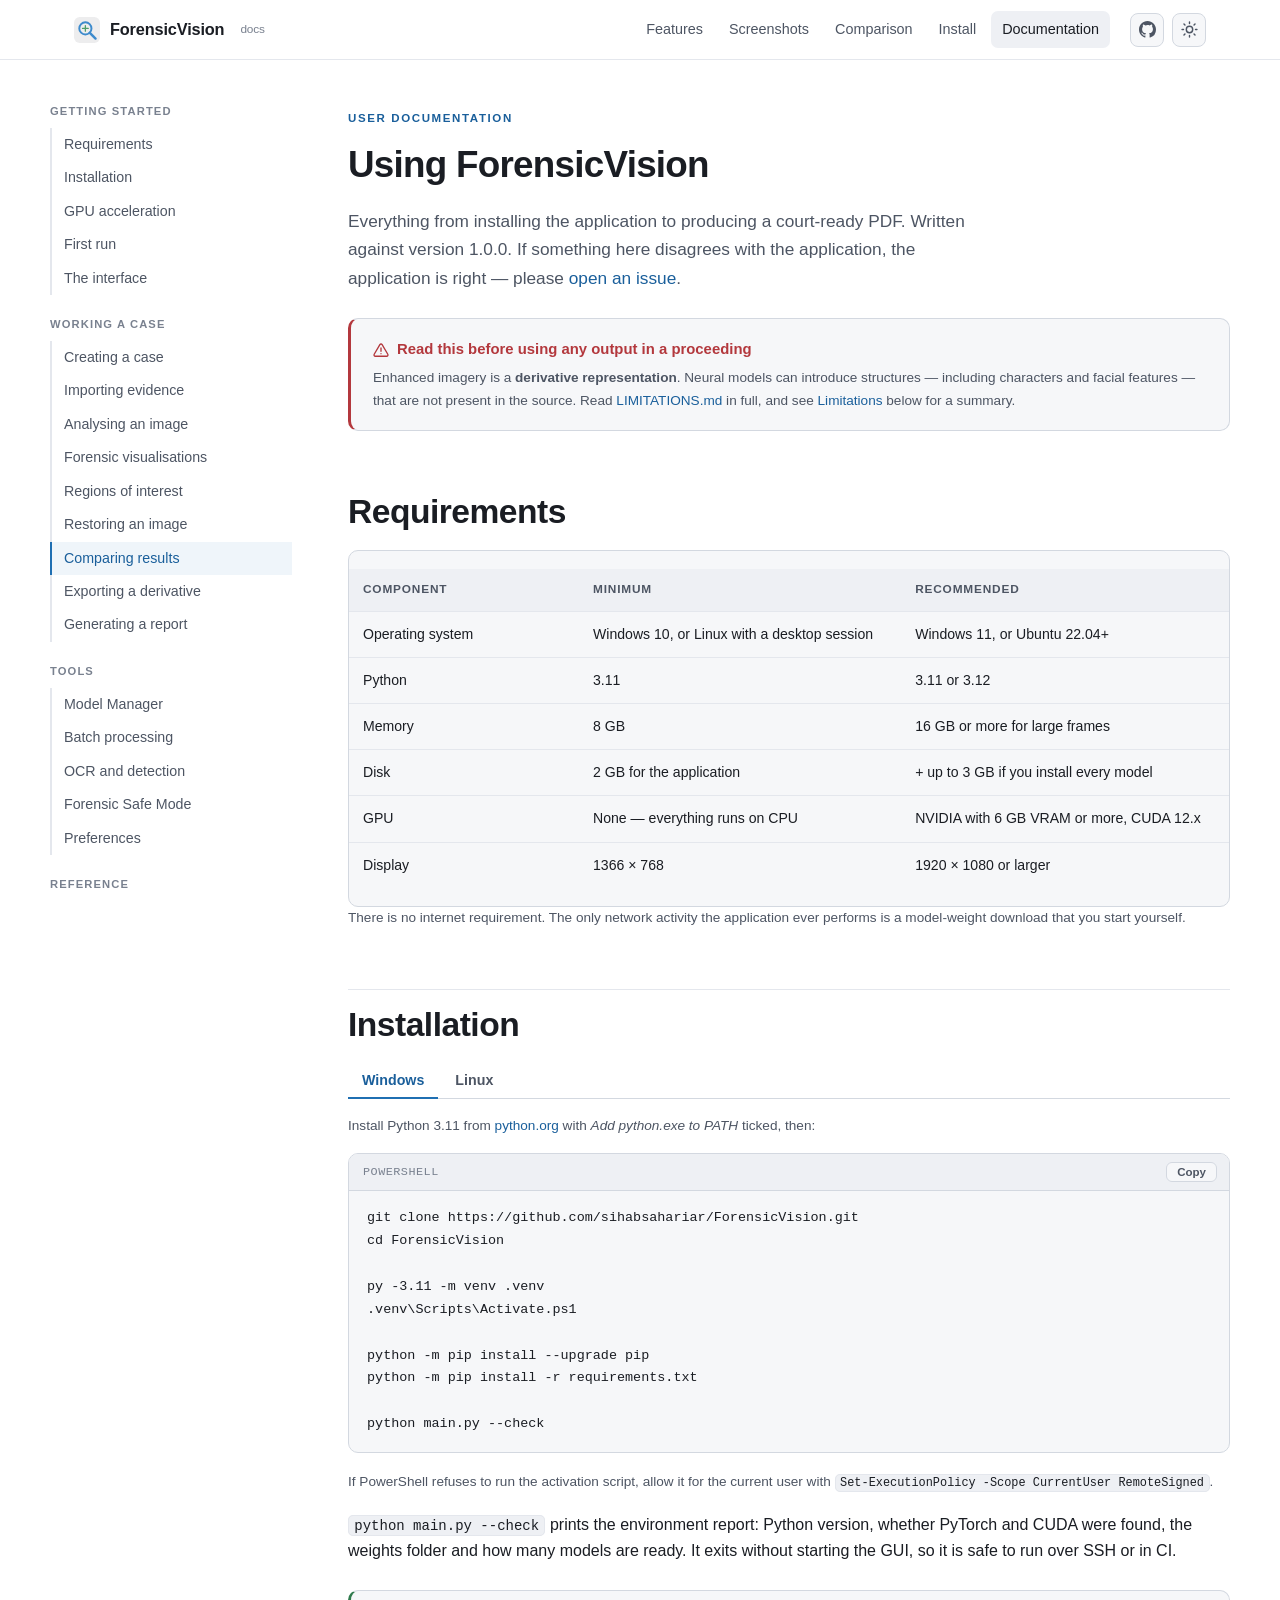
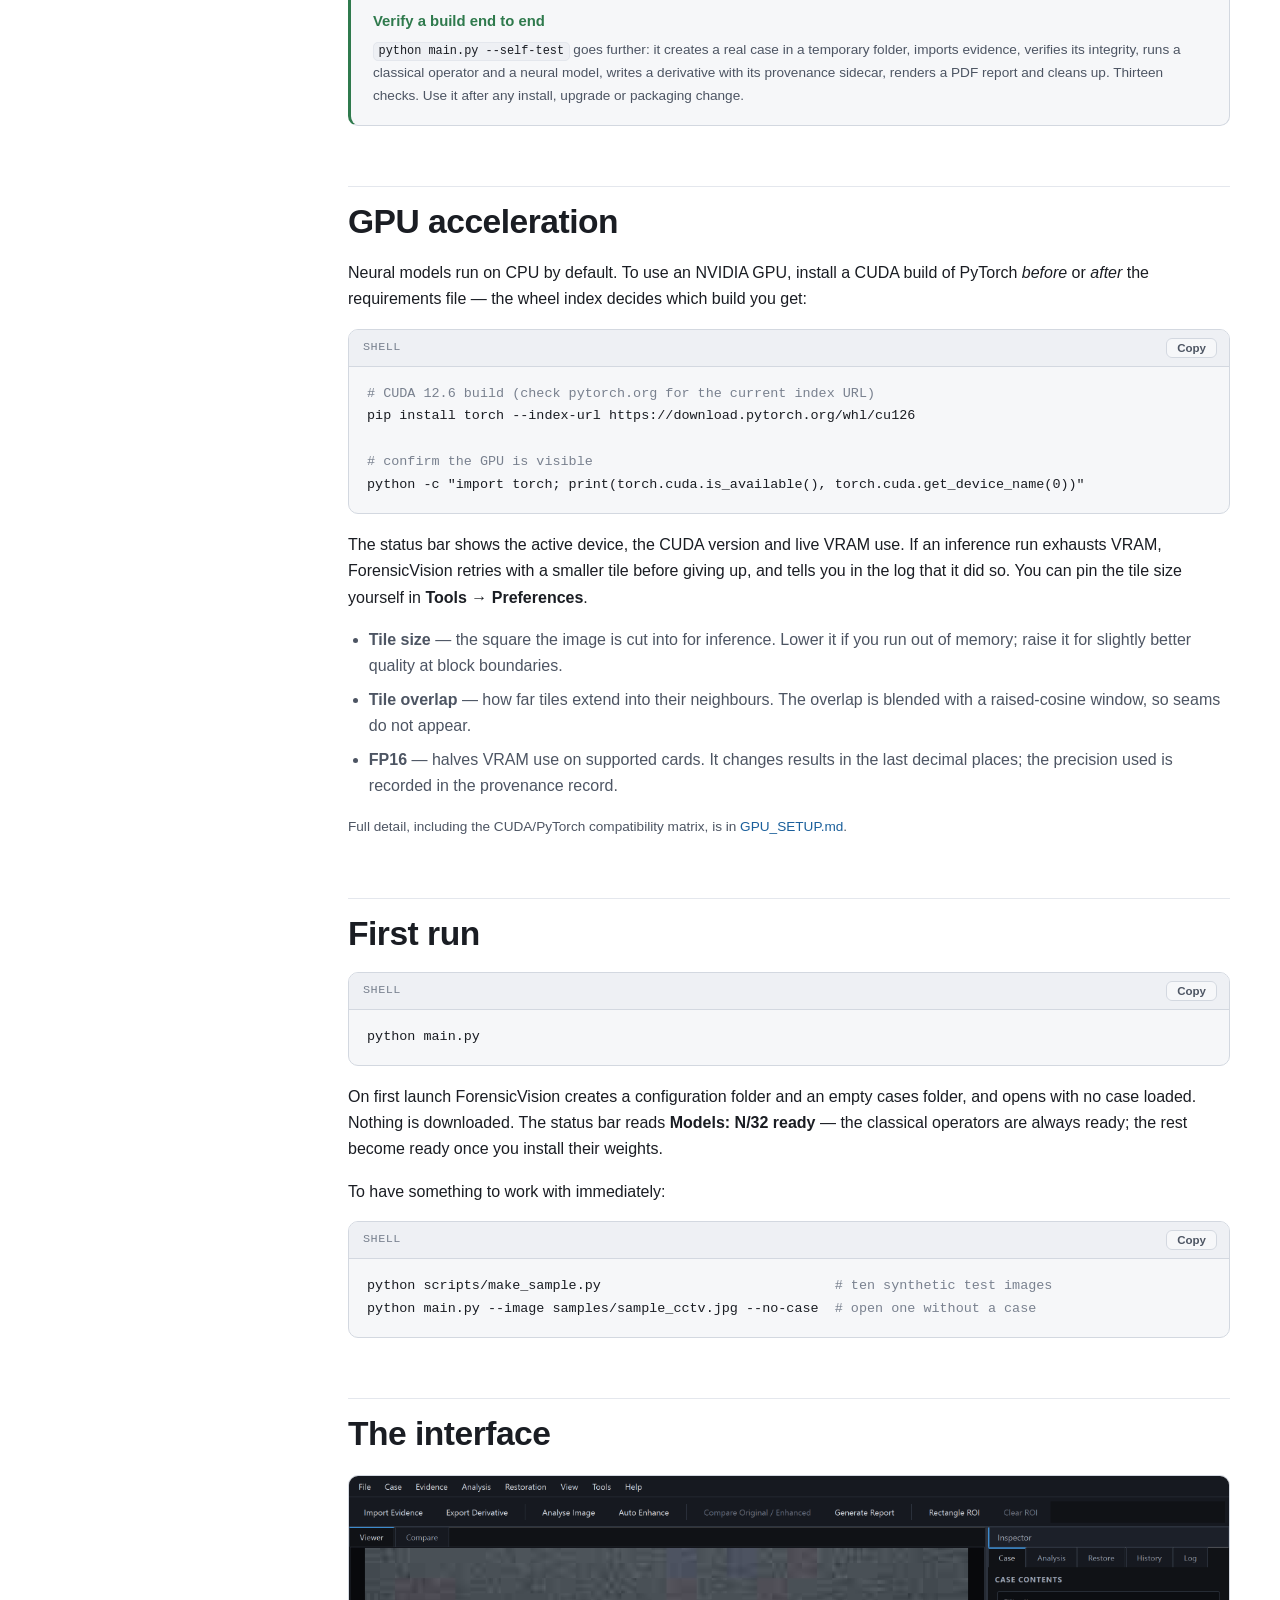
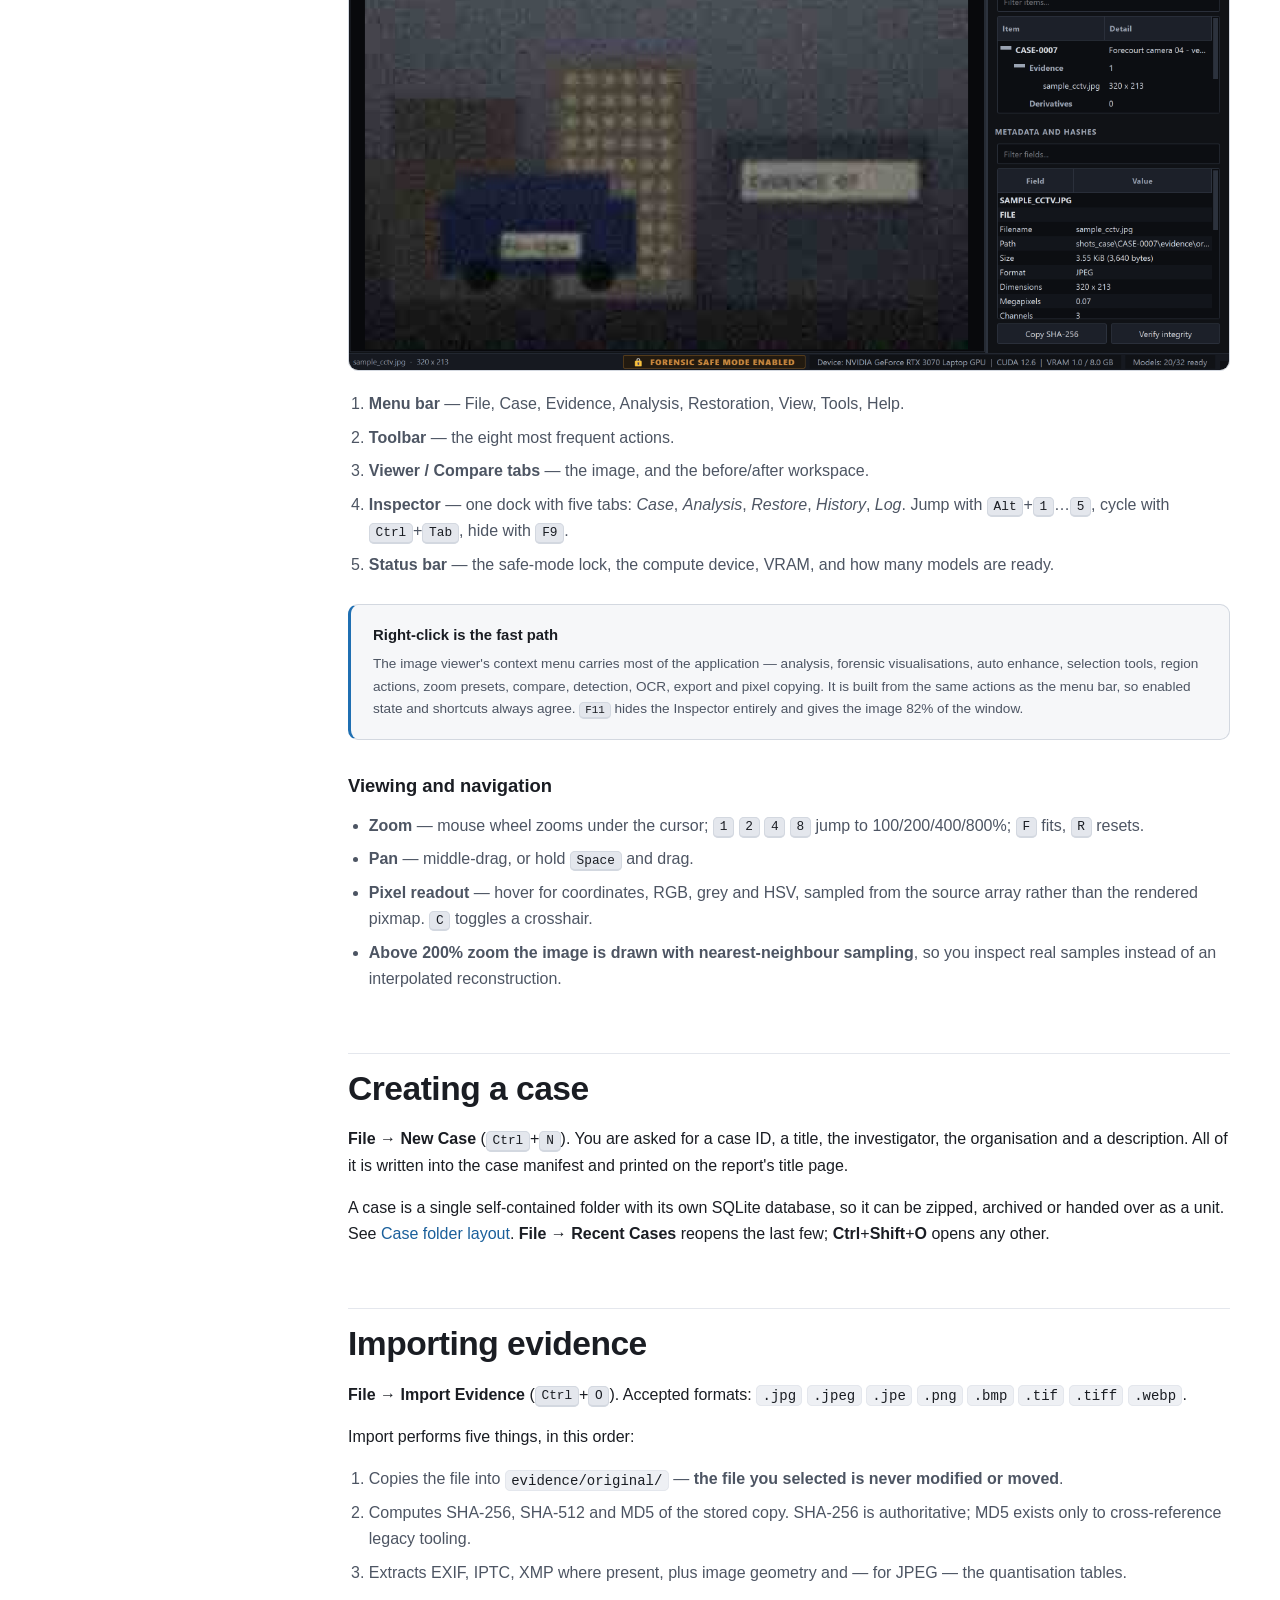
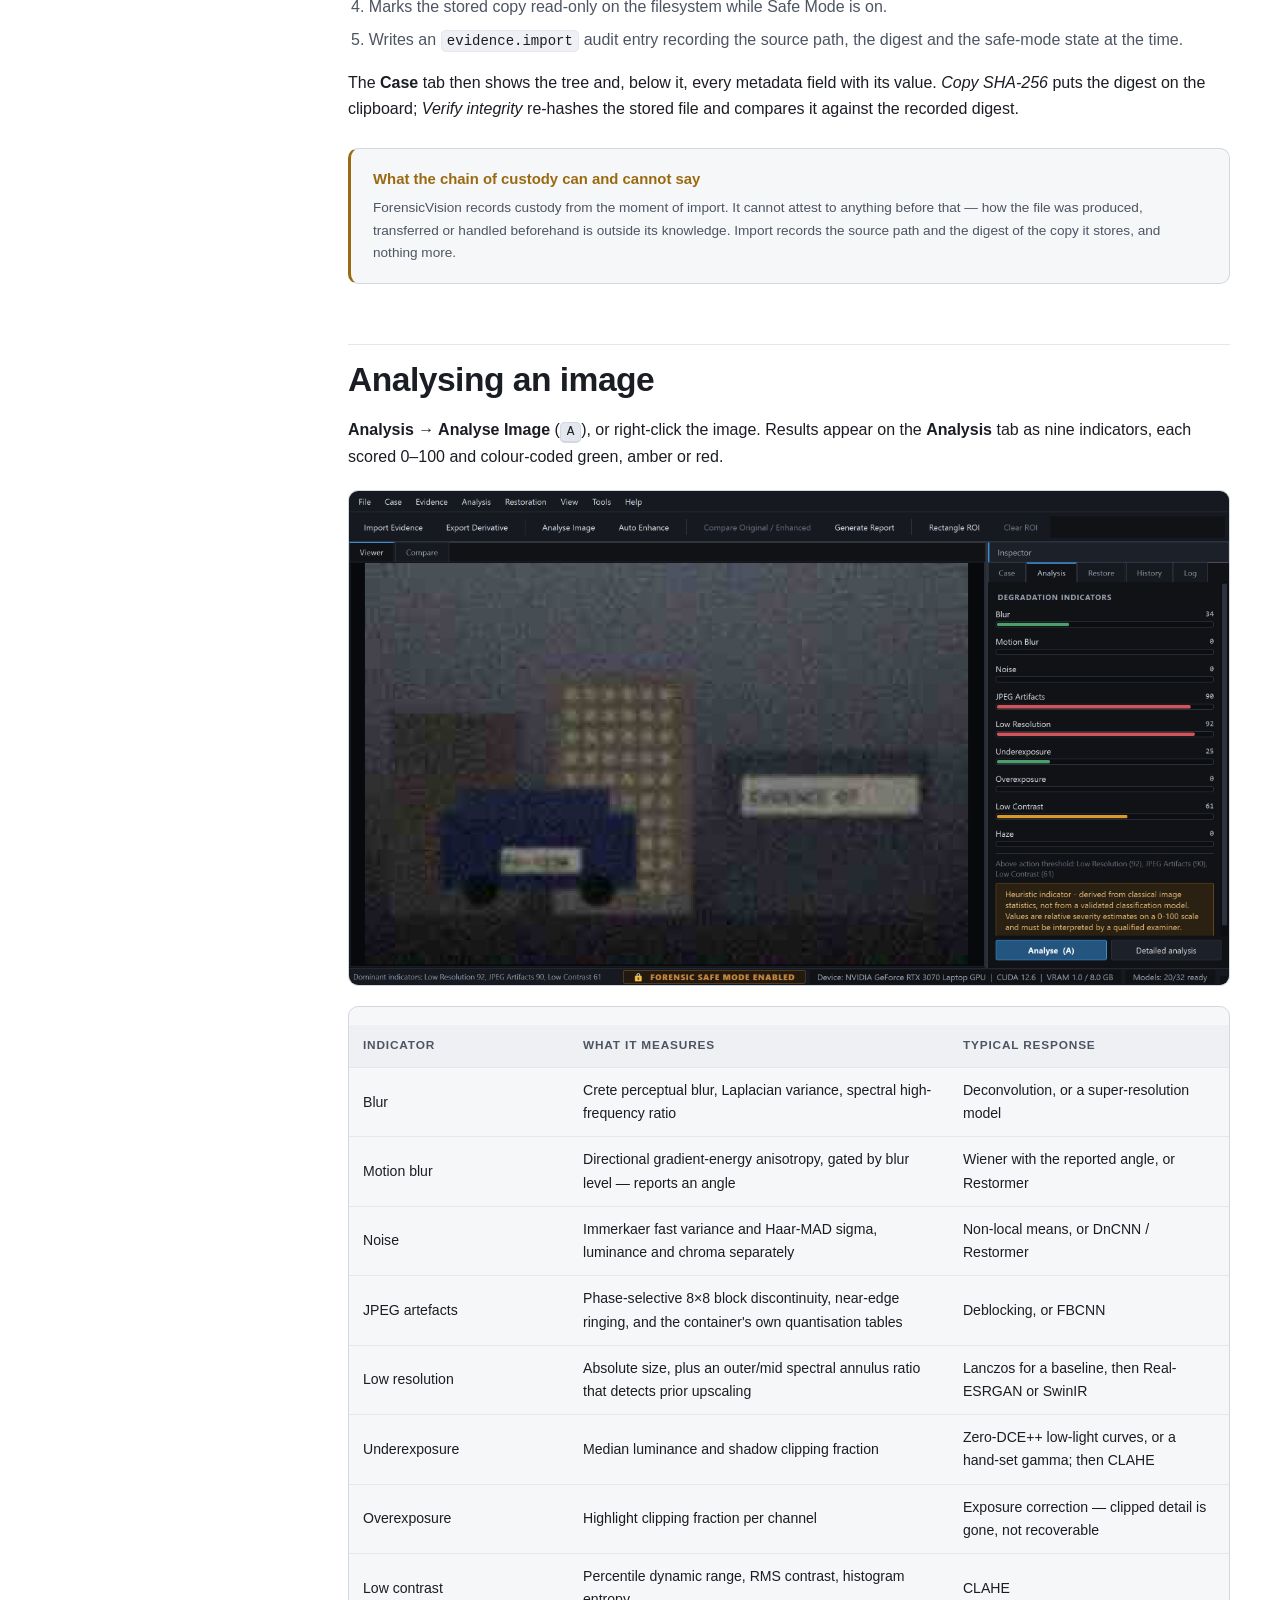
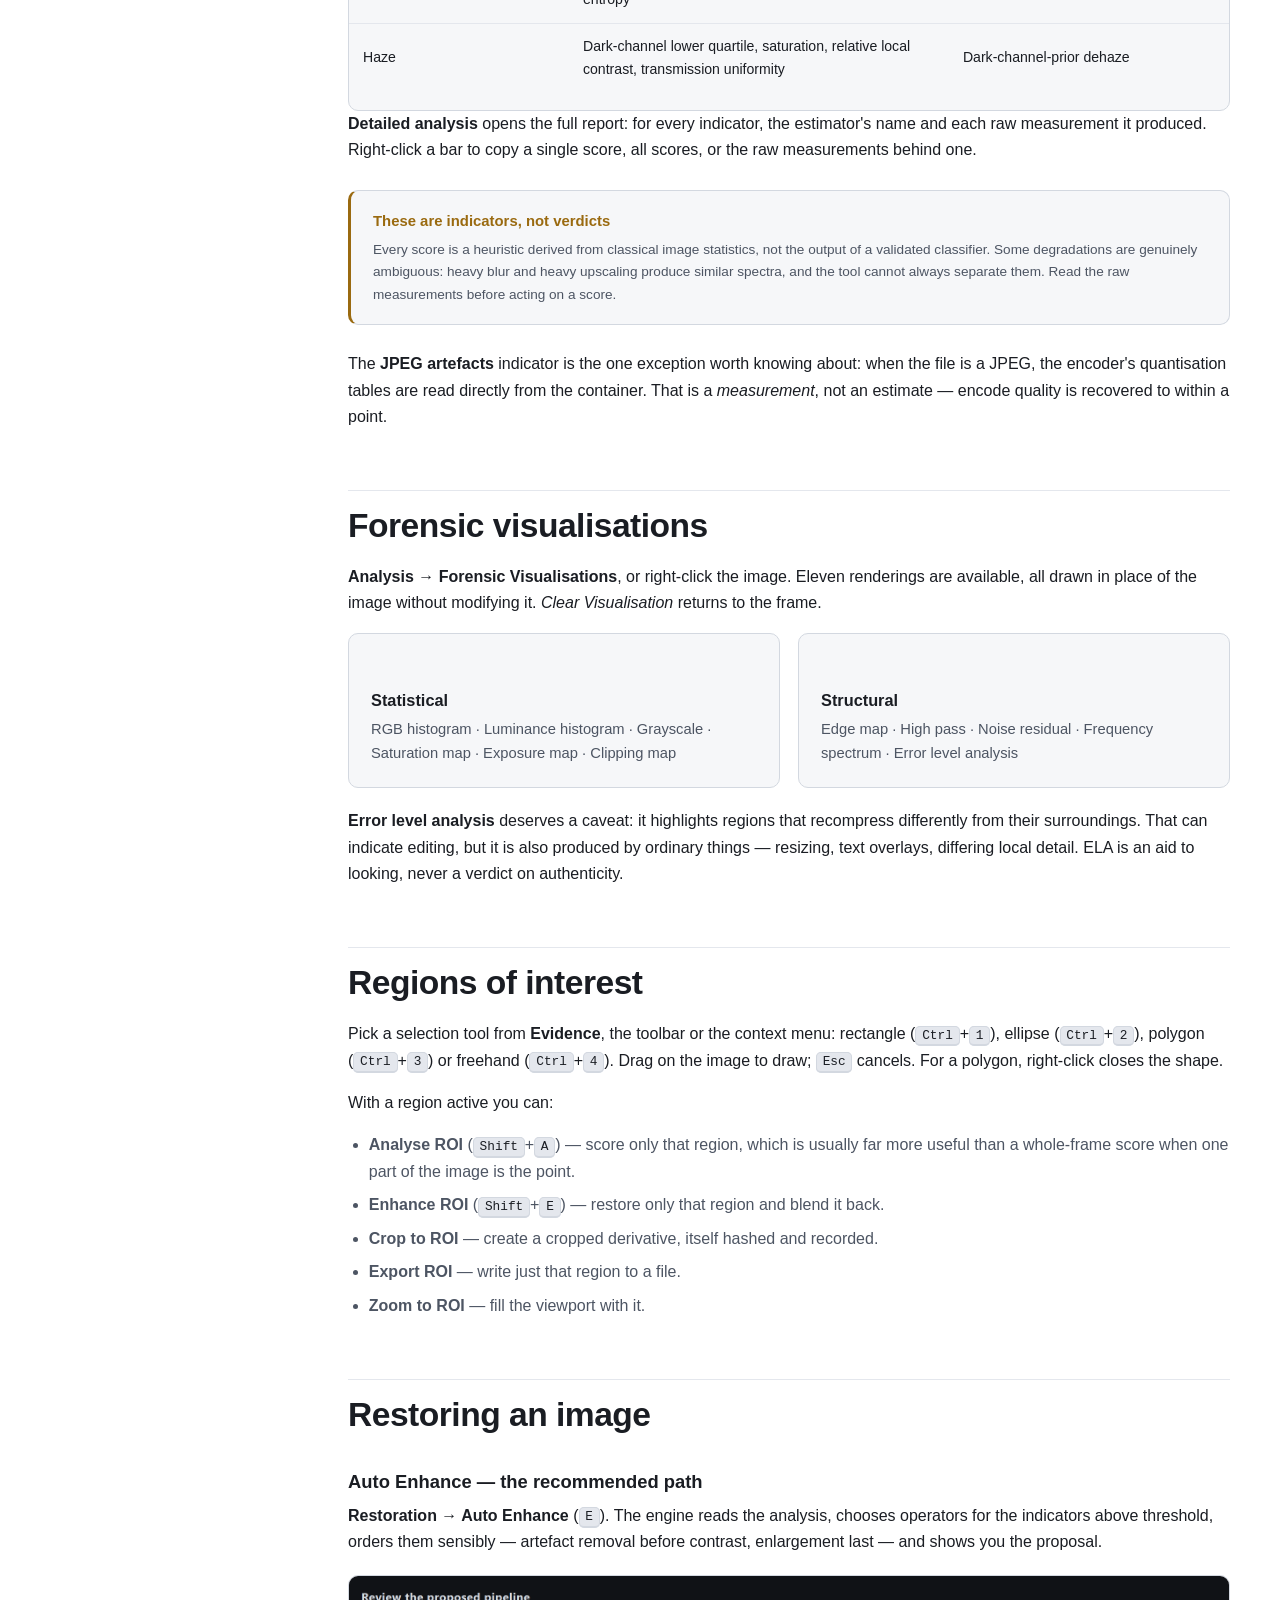
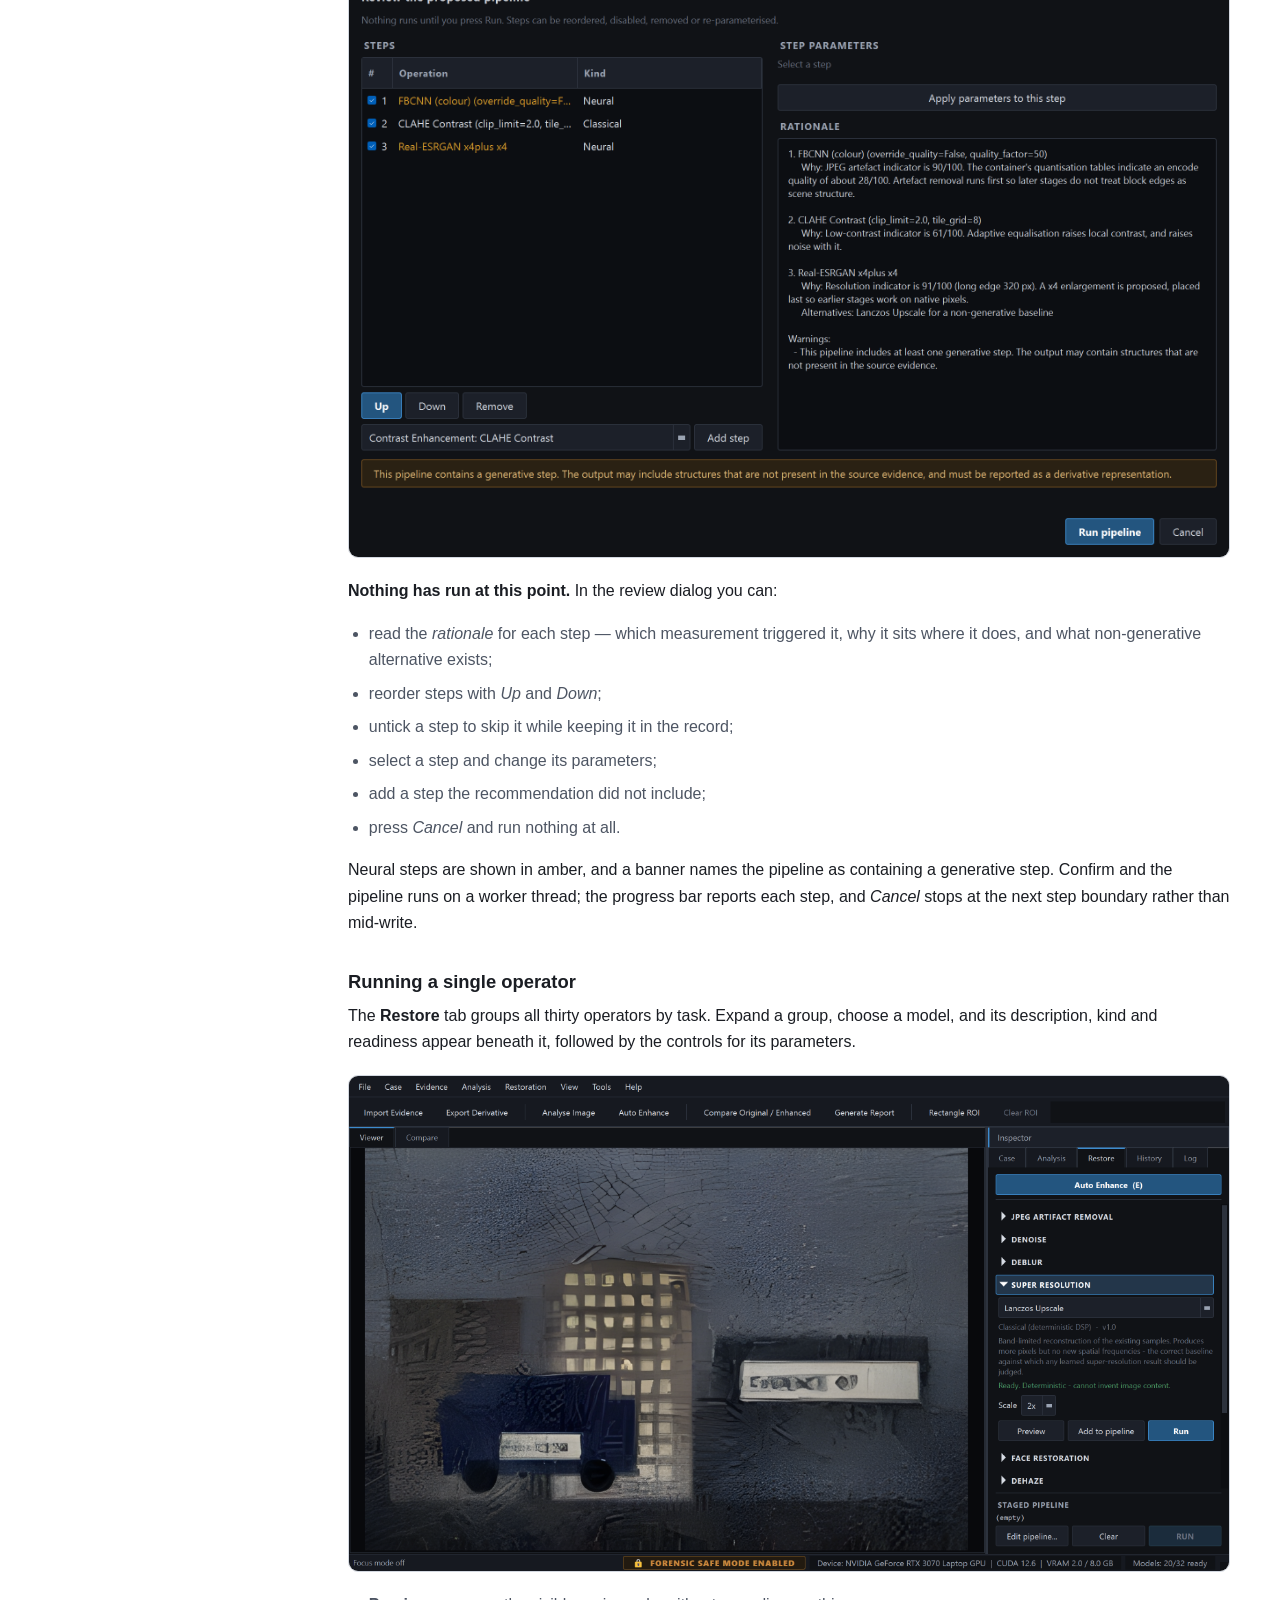
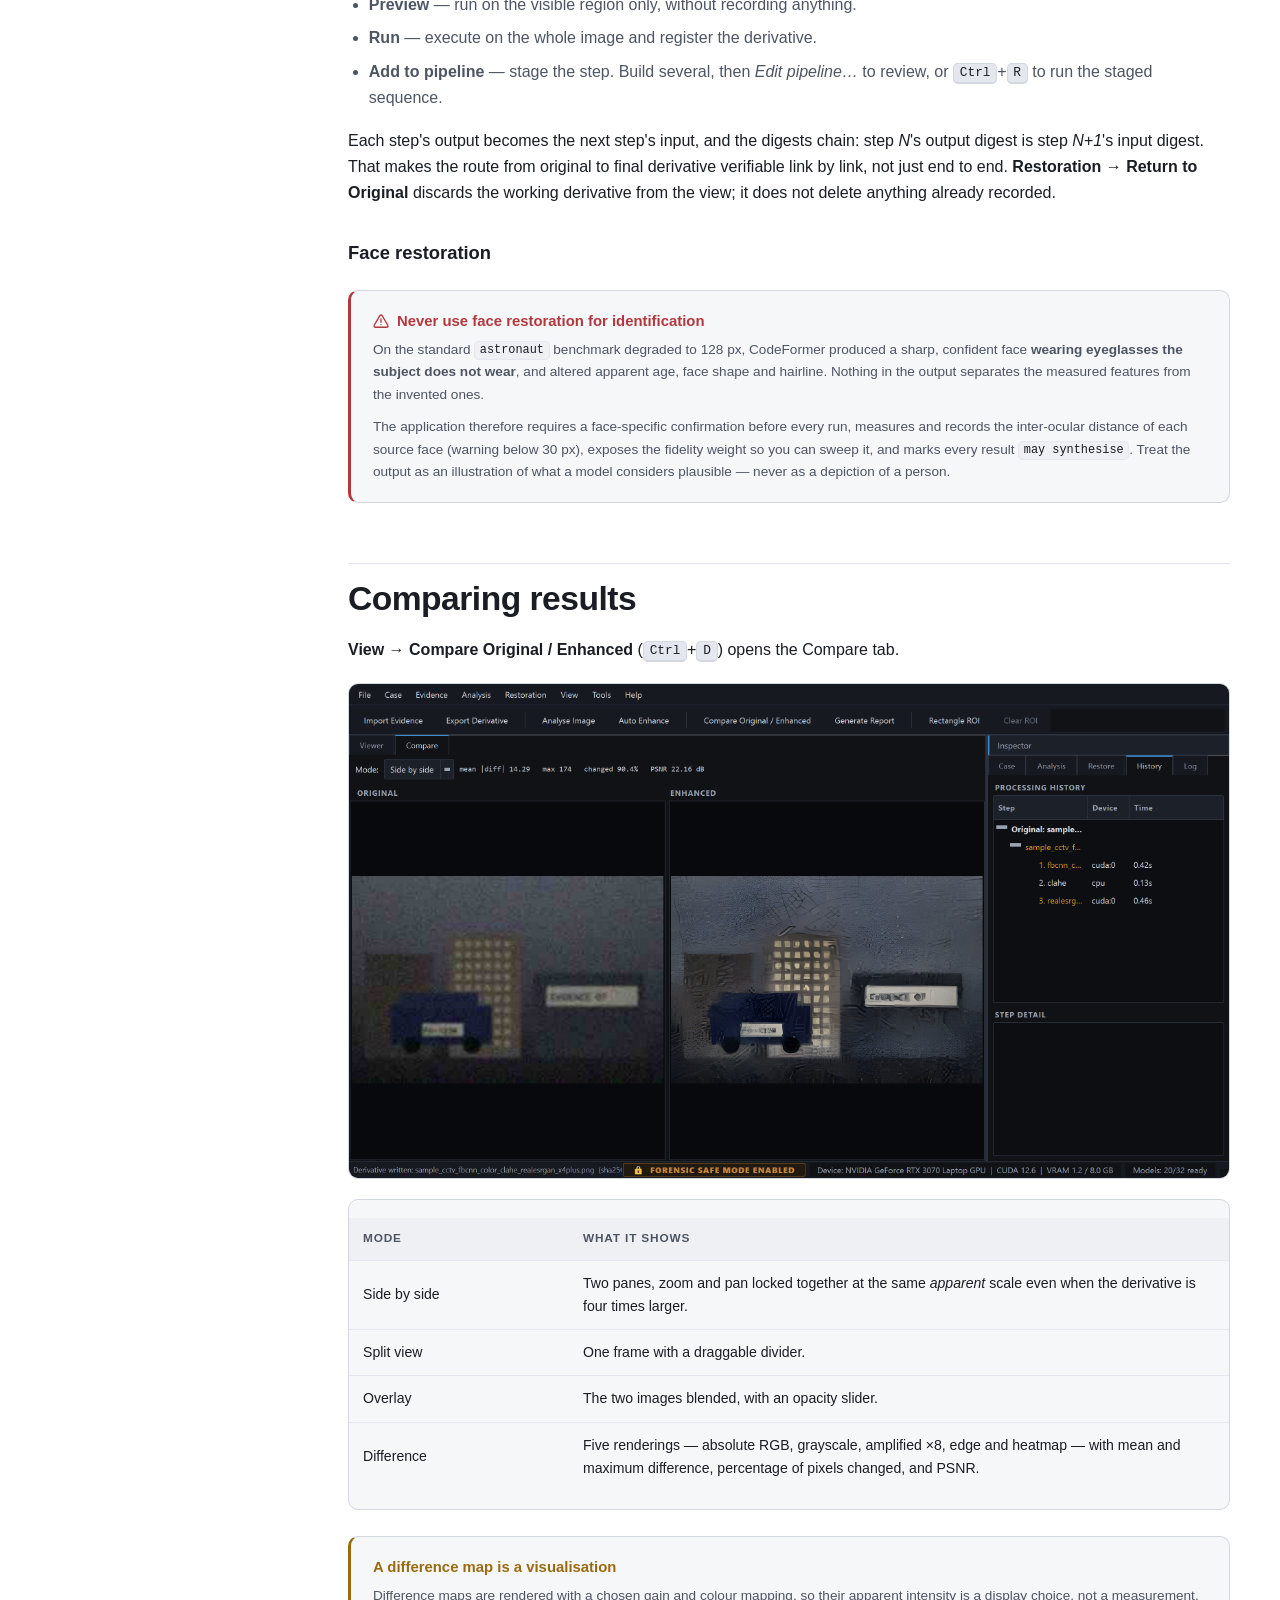
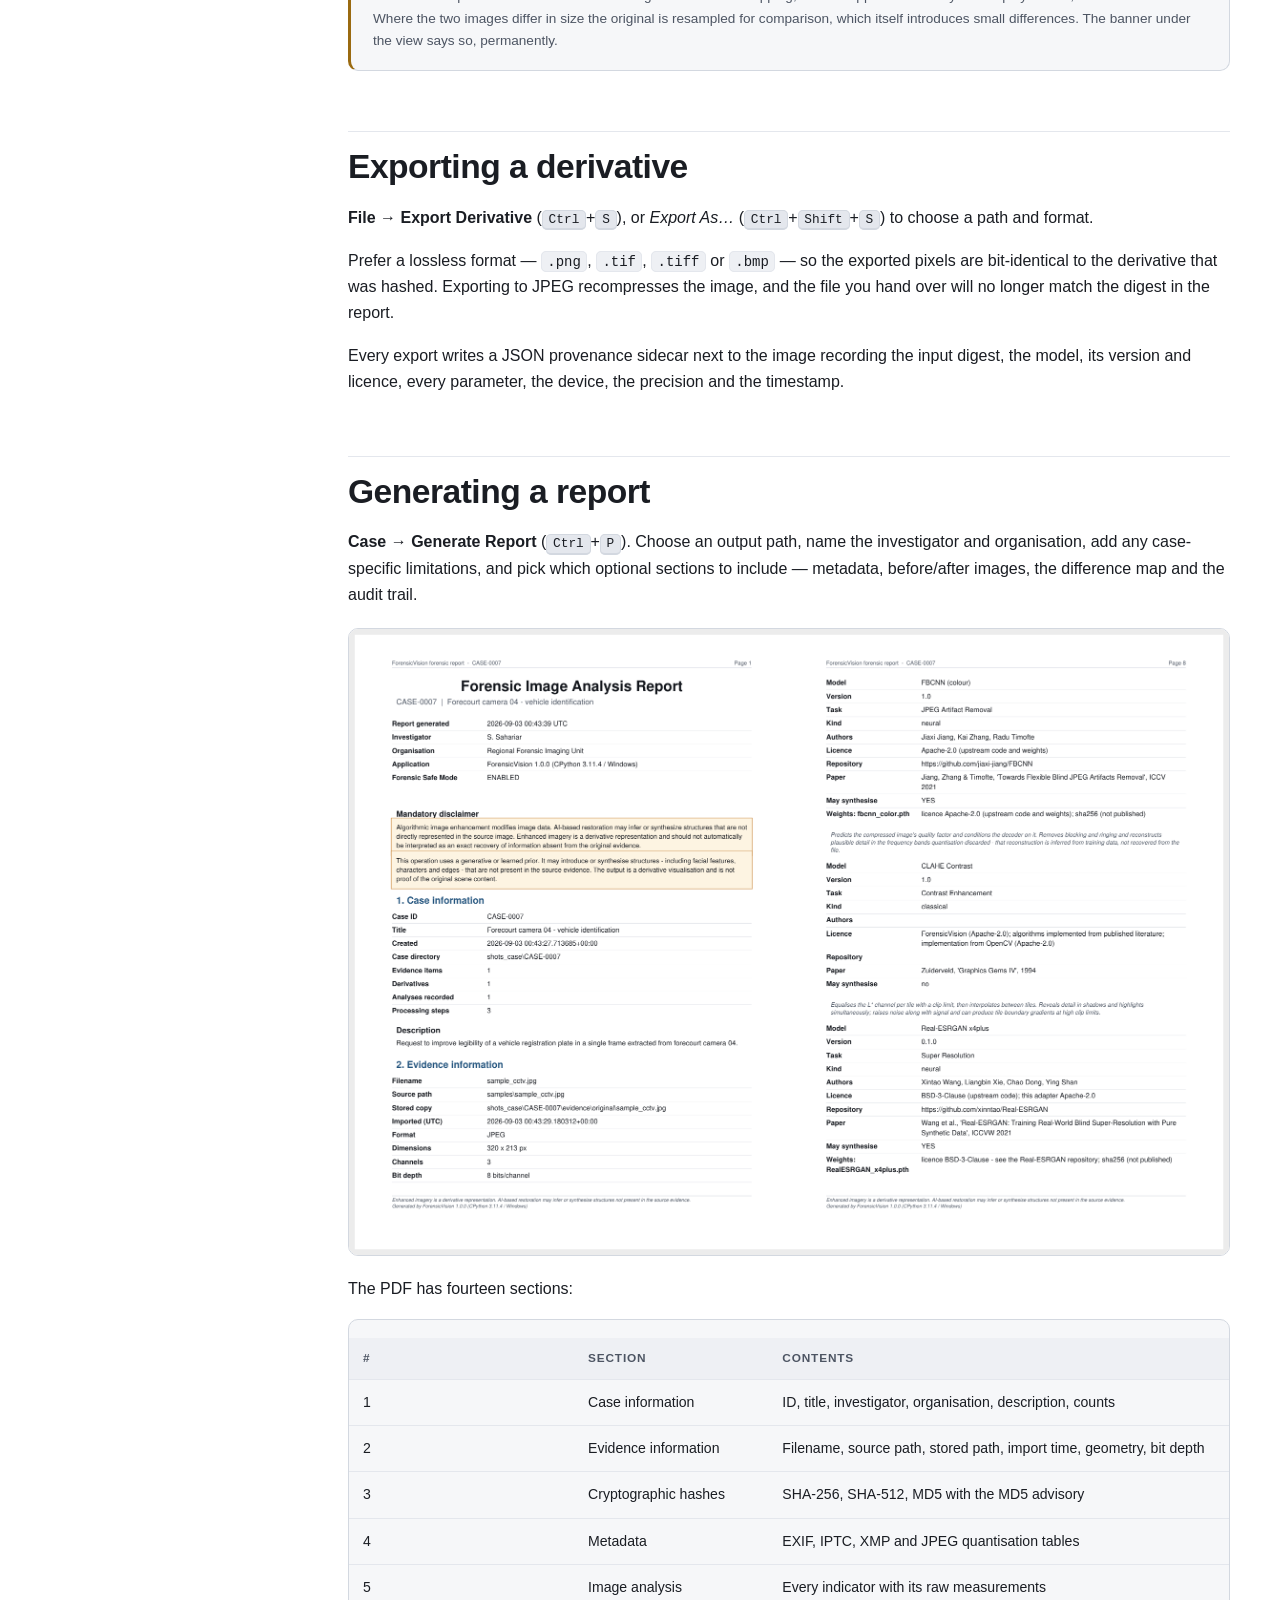
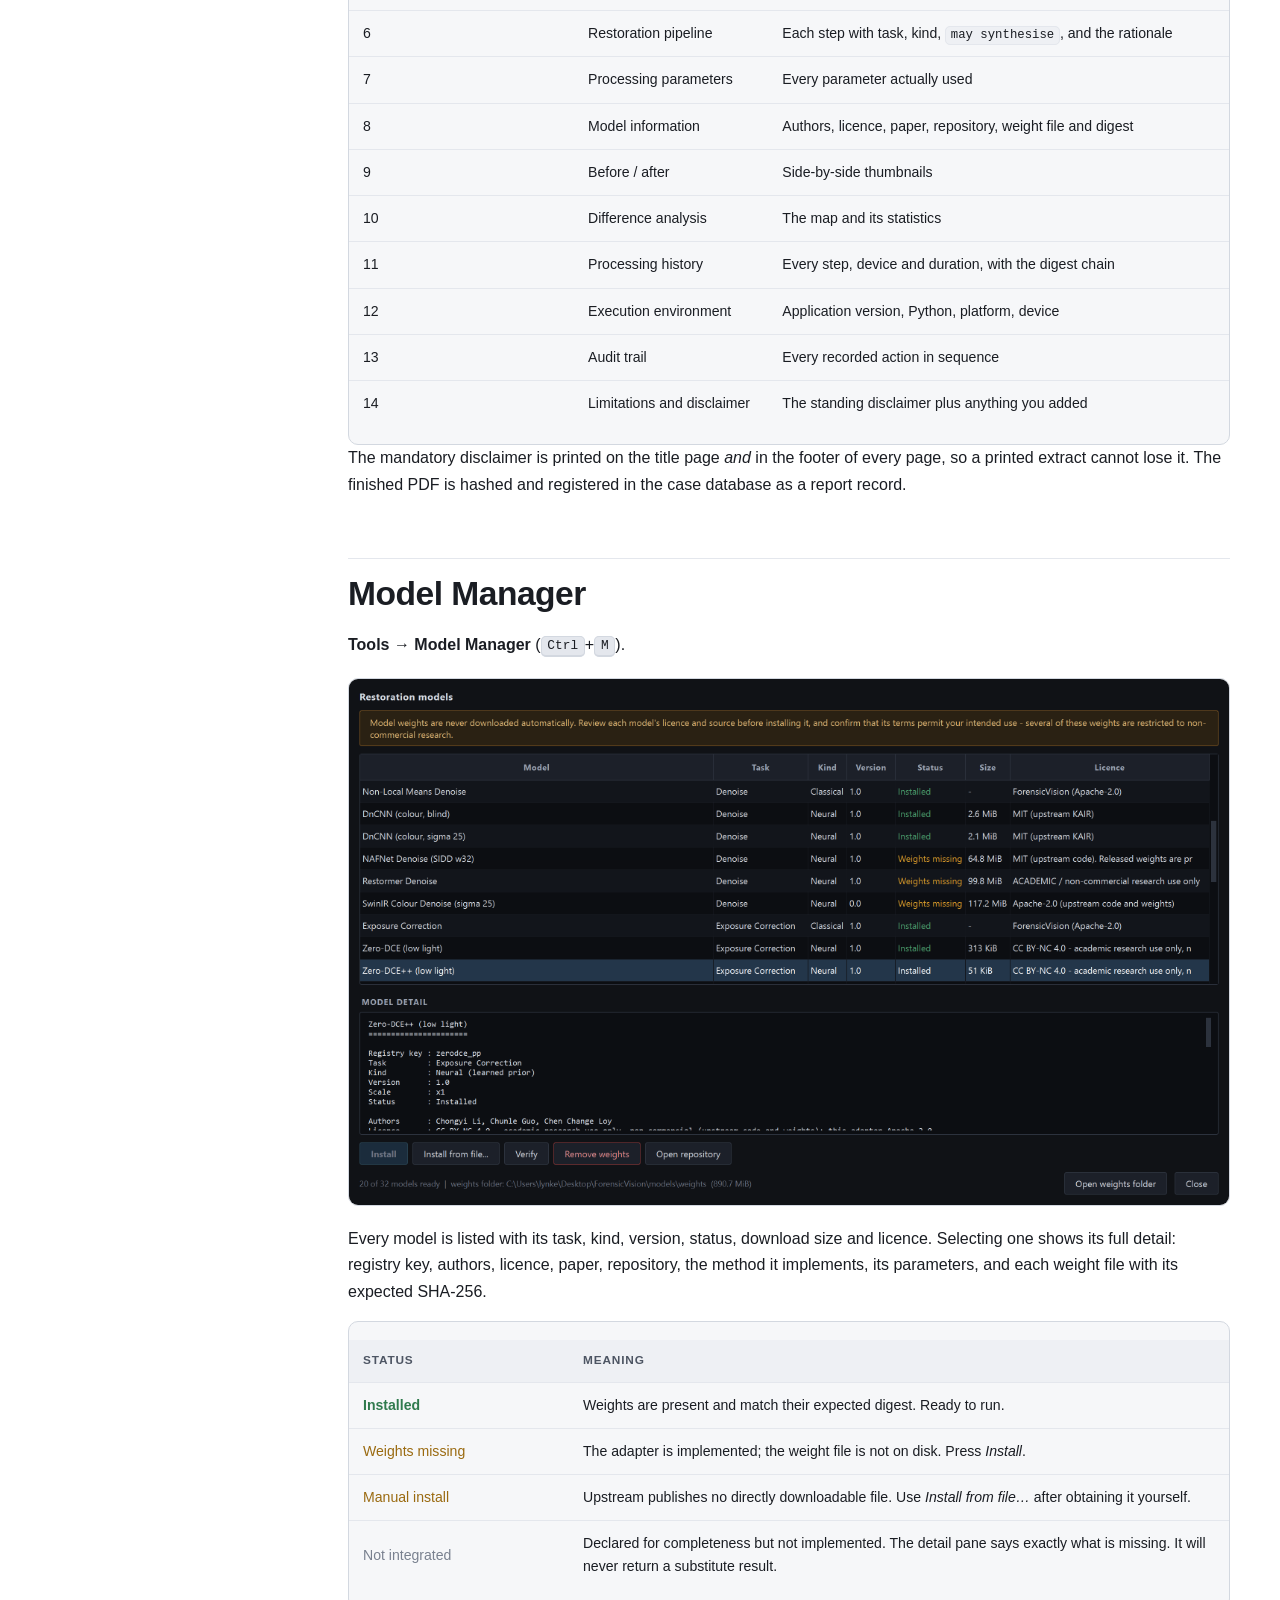
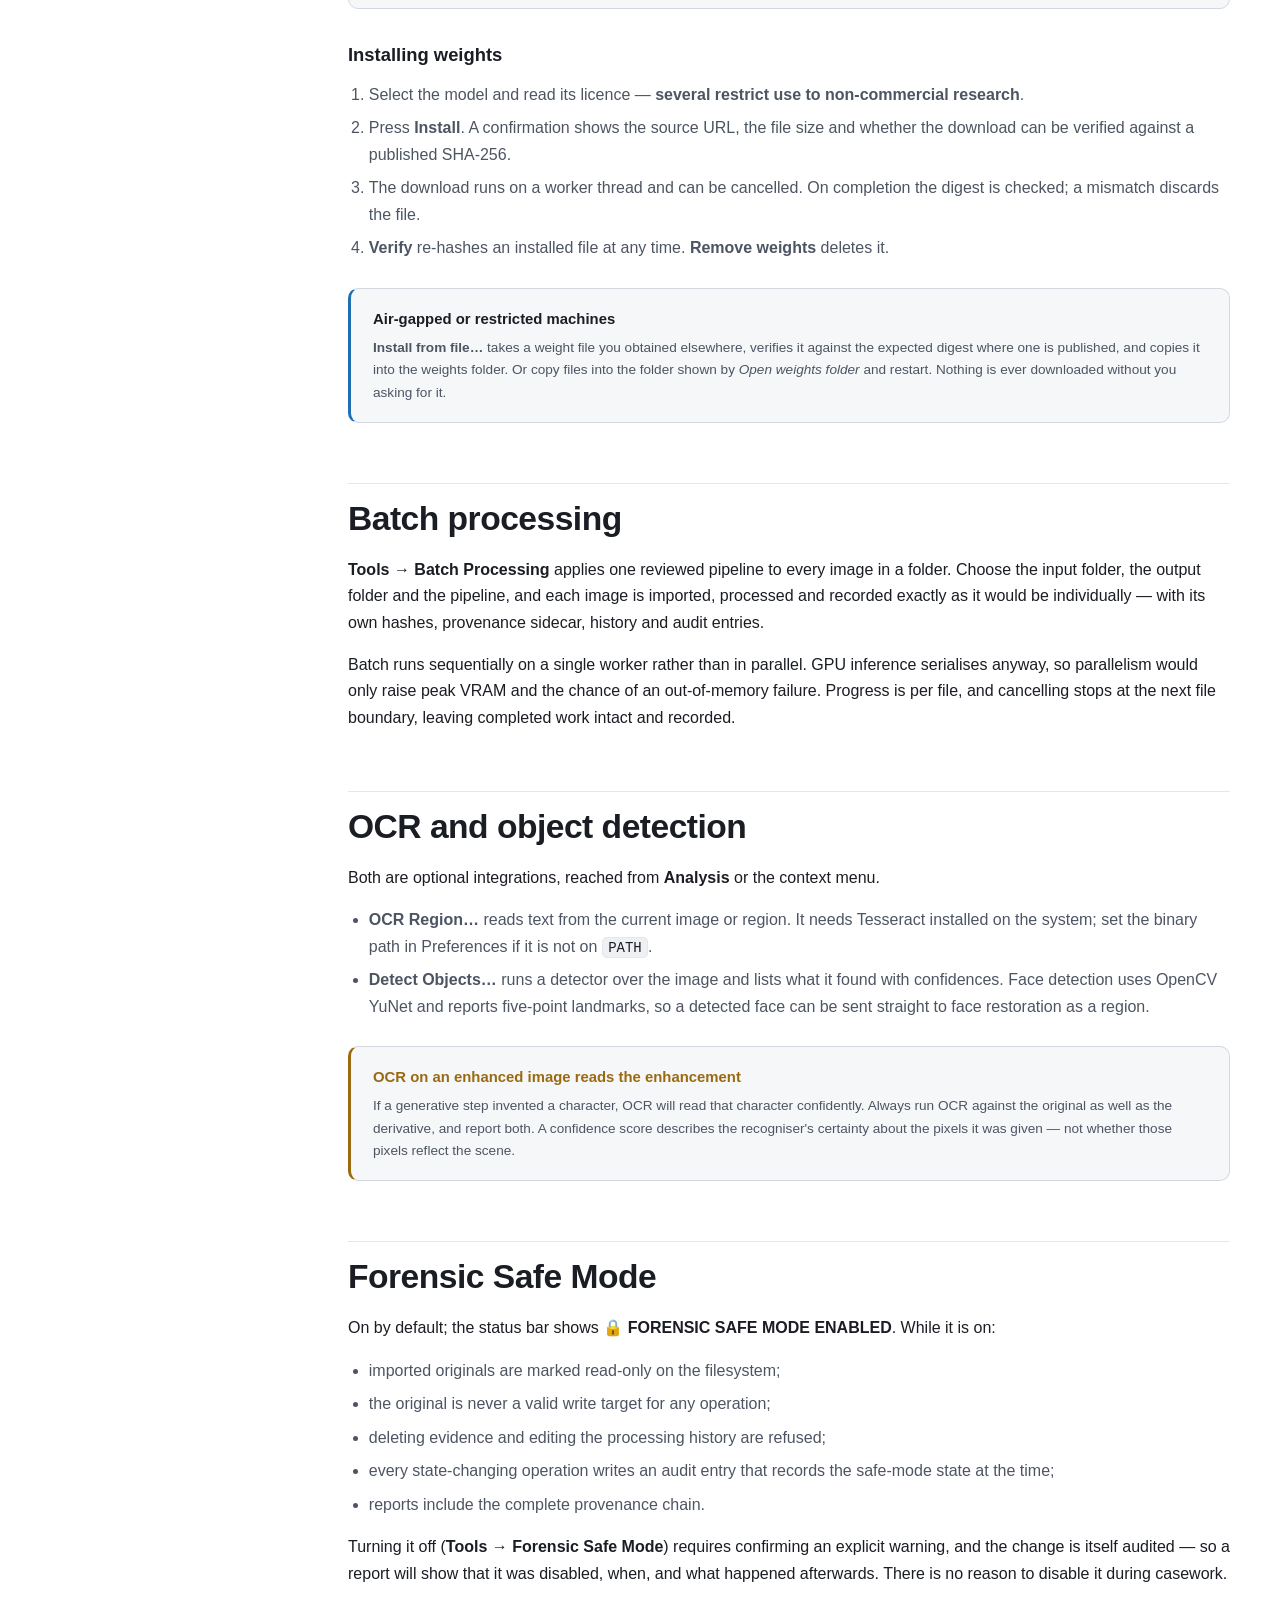
==== commit 267f9d37: "Integrate Zero-DCE and Zero-DCE++, and split "neural" from "may synthesise" Both networks are reimpl" ====
--- a/docs/documentation.html
+++ b/docs/documentation.html
@@ -283,7 +283,7 @@
     <p>
       On first launch ForensicVision creates a configuration folder and an empty
       cases folder, and opens with no case loaded. Nothing is downloaded. The status
-      bar reads <strong>Models: N/30 ready</strong> — the classical operators are
+      bar reads <strong>Models: N/32 ready</strong> — the classical operators are
       always ready; the rest become ready once you install their weights.
     </p>
 
@@ -403,7 +403,7 @@
           <tr><td>Noise</td><td>Immerkaer fast variance and Haar-MAD sigma, luminance and chroma separately</td><td>Non-local means, or DnCNN / Restormer</td></tr>
           <tr><td>JPEG artefacts</td><td>Phase-selective 8×8 block discontinuity, near-edge ringing, and the container's own quantisation tables</td><td>Deblocking, or FBCNN</td></tr>
           <tr><td>Low resolution</td><td>Absolute size, plus an outer/mid spectral annulus ratio that detects prior upscaling</td><td>Lanczos for a baseline, then Real-ESRGAN or SwinIR</td></tr>
-          <tr><td>Underexposure</td><td>Median luminance and shadow clipping fraction</td><td>Exposure correction, then CLAHE</td></tr>
+          <tr><td>Underexposure</td><td>Median luminance and shadow clipping fraction</td><td>Zero-DCE++ low-light curves, or a hand-set gamma; then CLAHE</td></tr>
           <tr><td>Overexposure</td><td>Highlight clipping fraction per channel</td><td>Exposure correction — clipped detail is gone, not recoverable</td></tr>
           <tr><td>Low contrast</td><td>Percentile dynamic range, RMS contrast, histogram entropy</td><td>CLAHE</td></tr>
           <tr><td>Haze</td><td>Dark-channel lower quartile, saturation, relative local contrast, transmission uniformity</td><td>Dark-channel-prior dehaze</td></tr>
@@ -667,7 +667,7 @@
     <p><strong>Tools → Model Manager</strong> (<kbd>Ctrl</kbd>+<kbd>M</kbd>).</p>
 
     <img src="screenshots/08-model-manager.png" loading="lazy" width="2360" height="1410"
-         alt="The Model Manager listing thirty models with task, kind, status, size and licence">
+         alt="The Model Manager listing every model with task, kind, status, size and licence">
 
     <p>
       Every model is listed with its task, kind, version, status, download size and
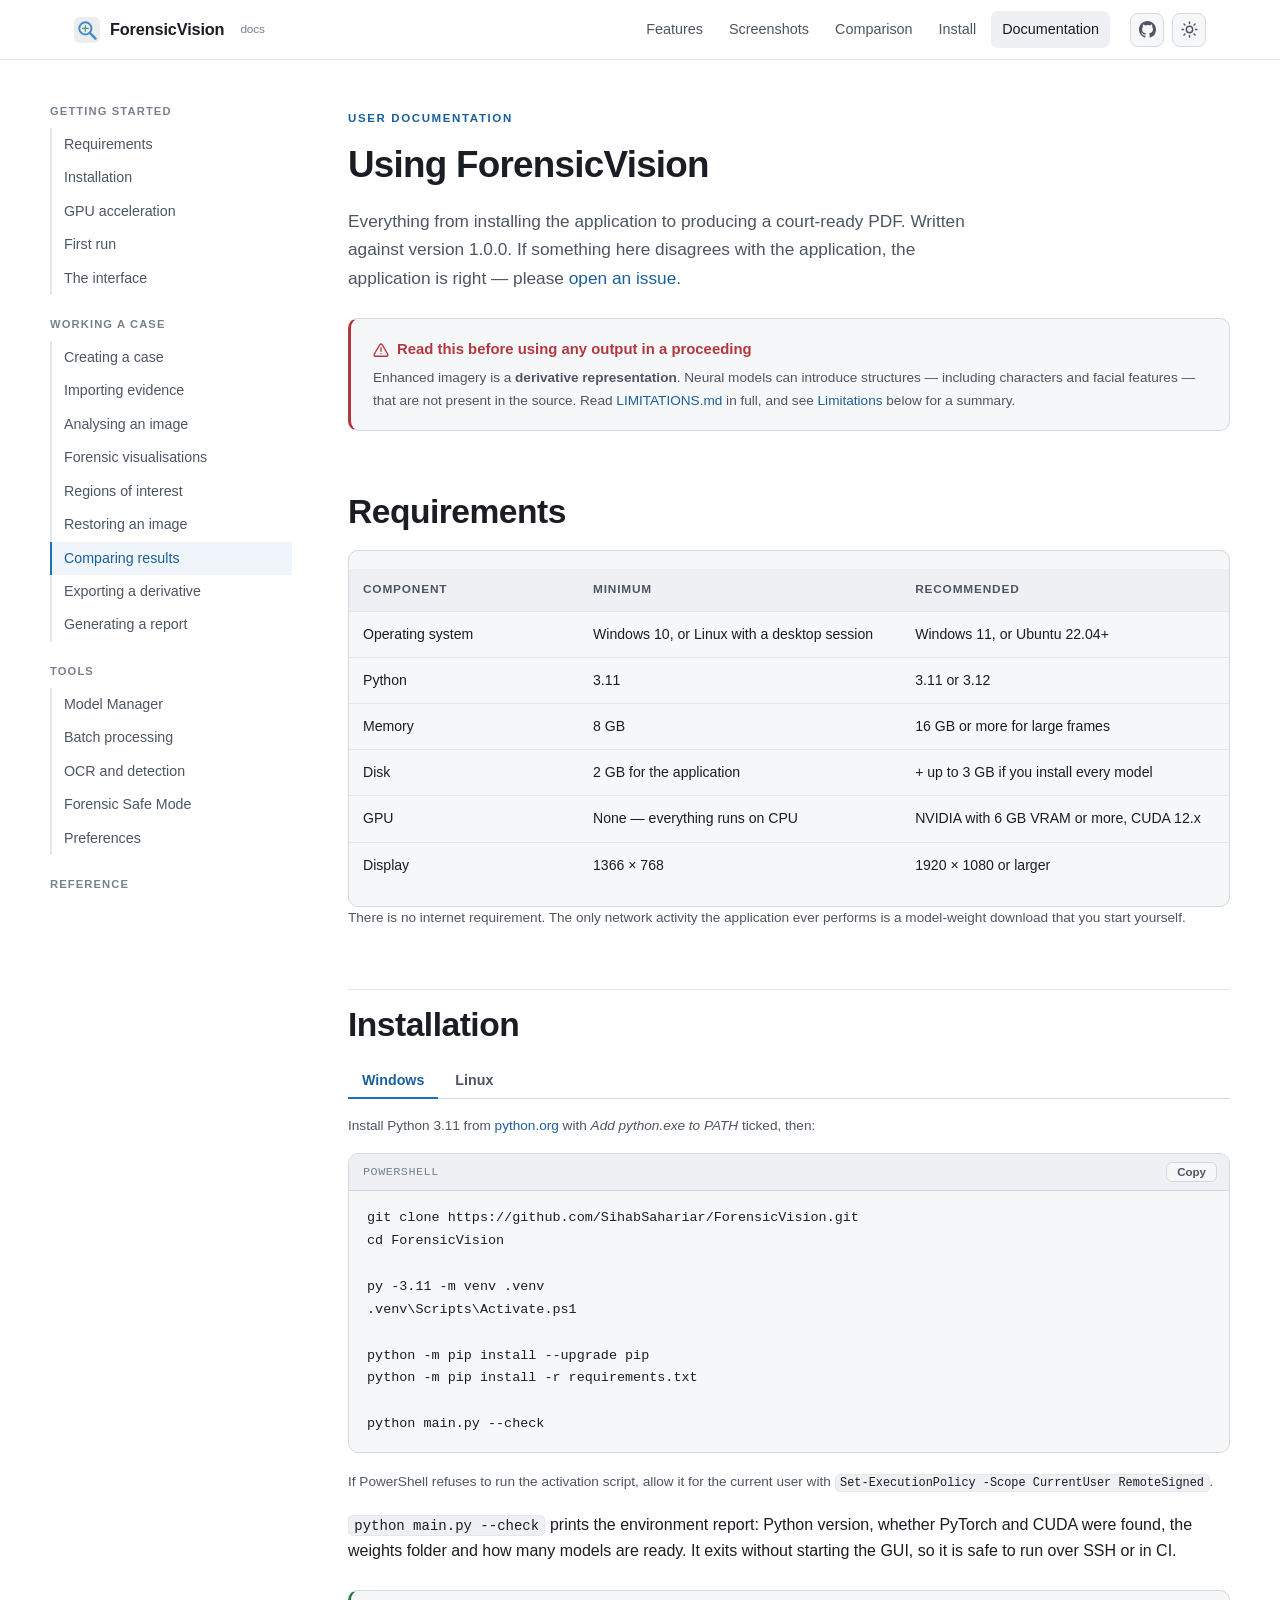
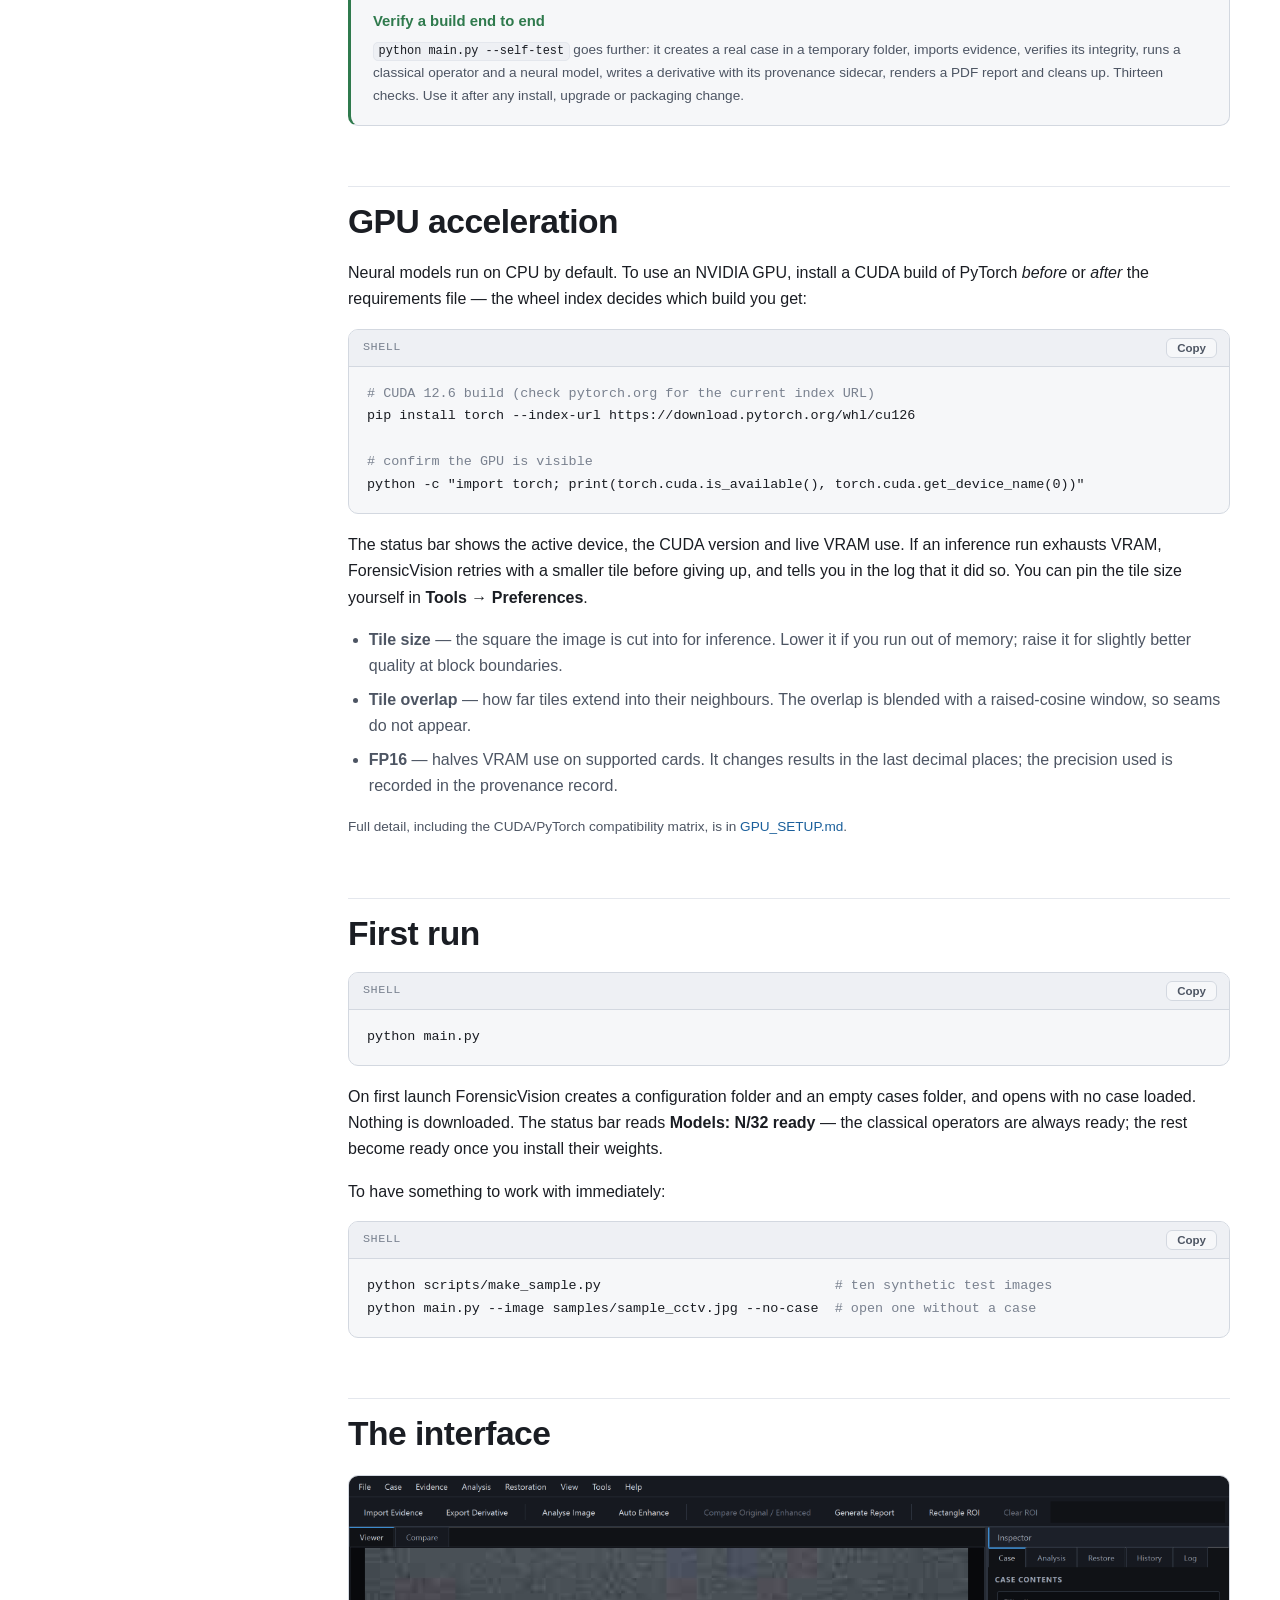
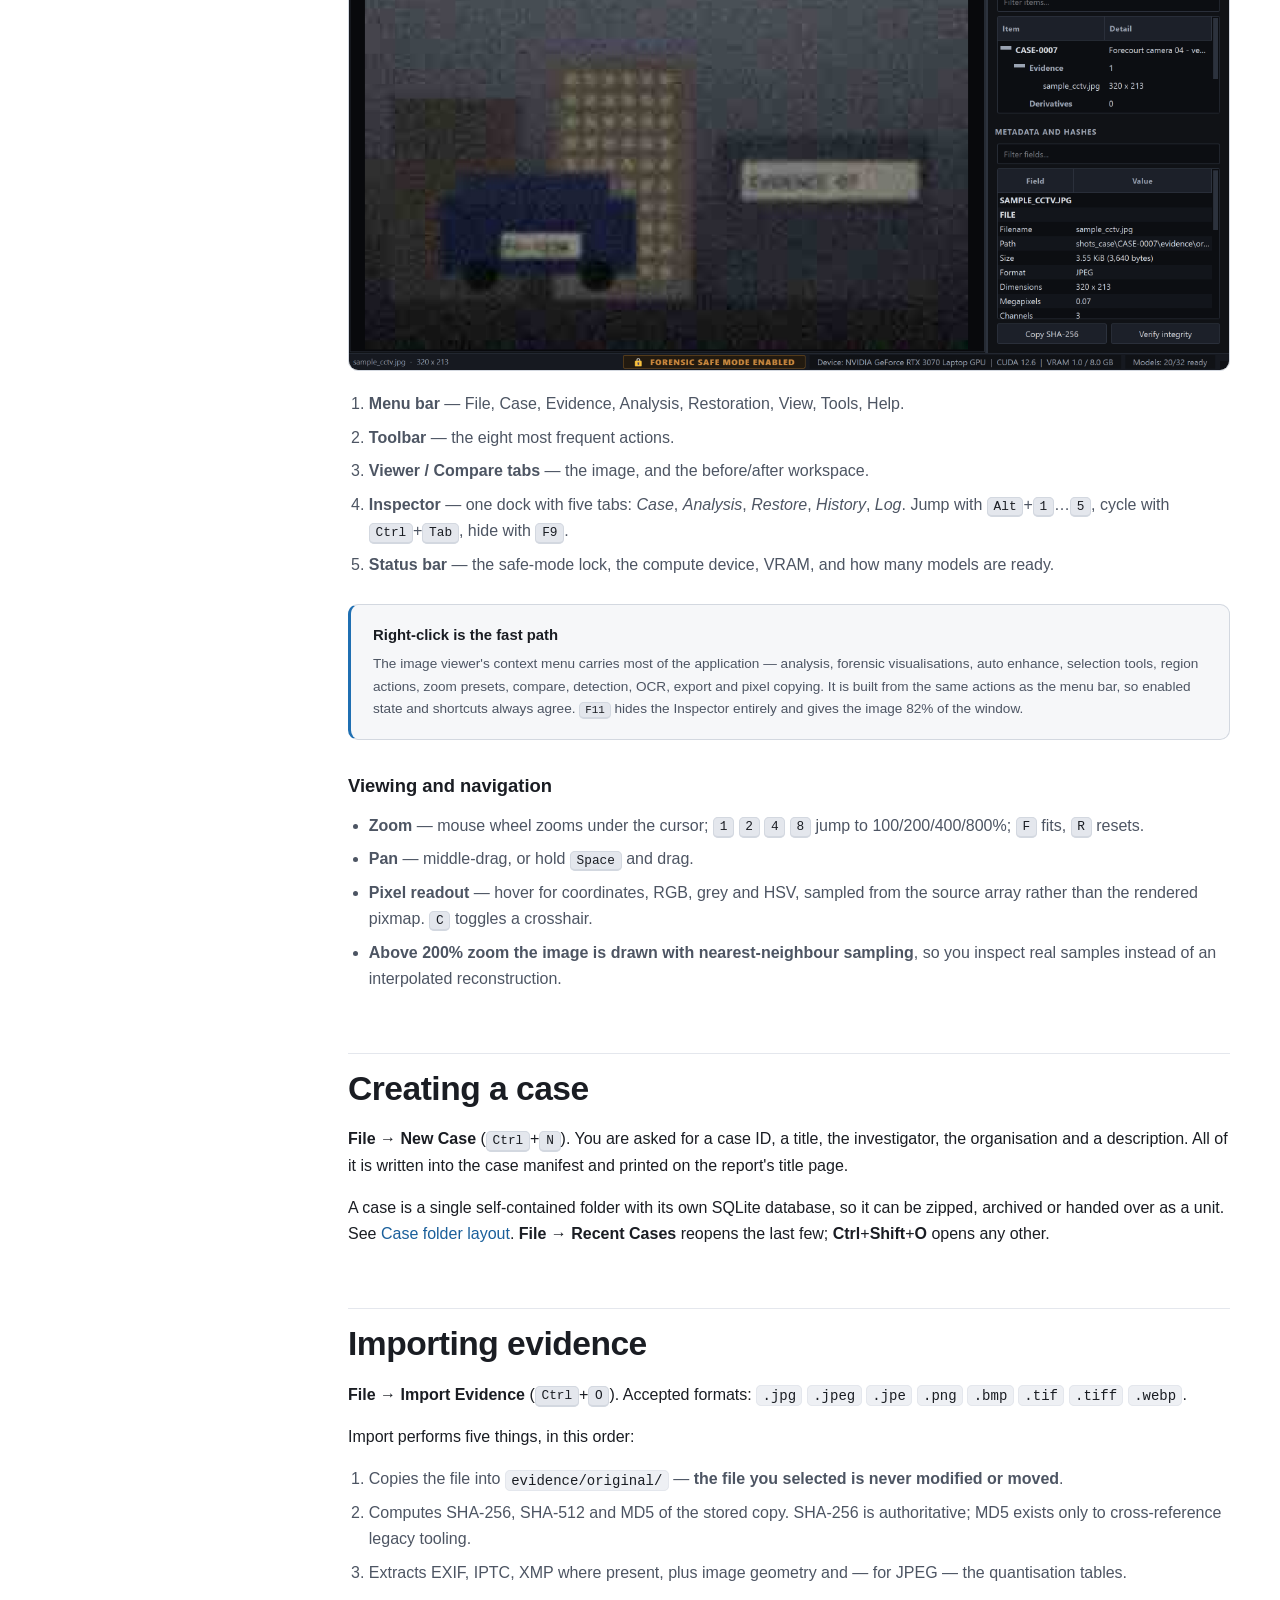
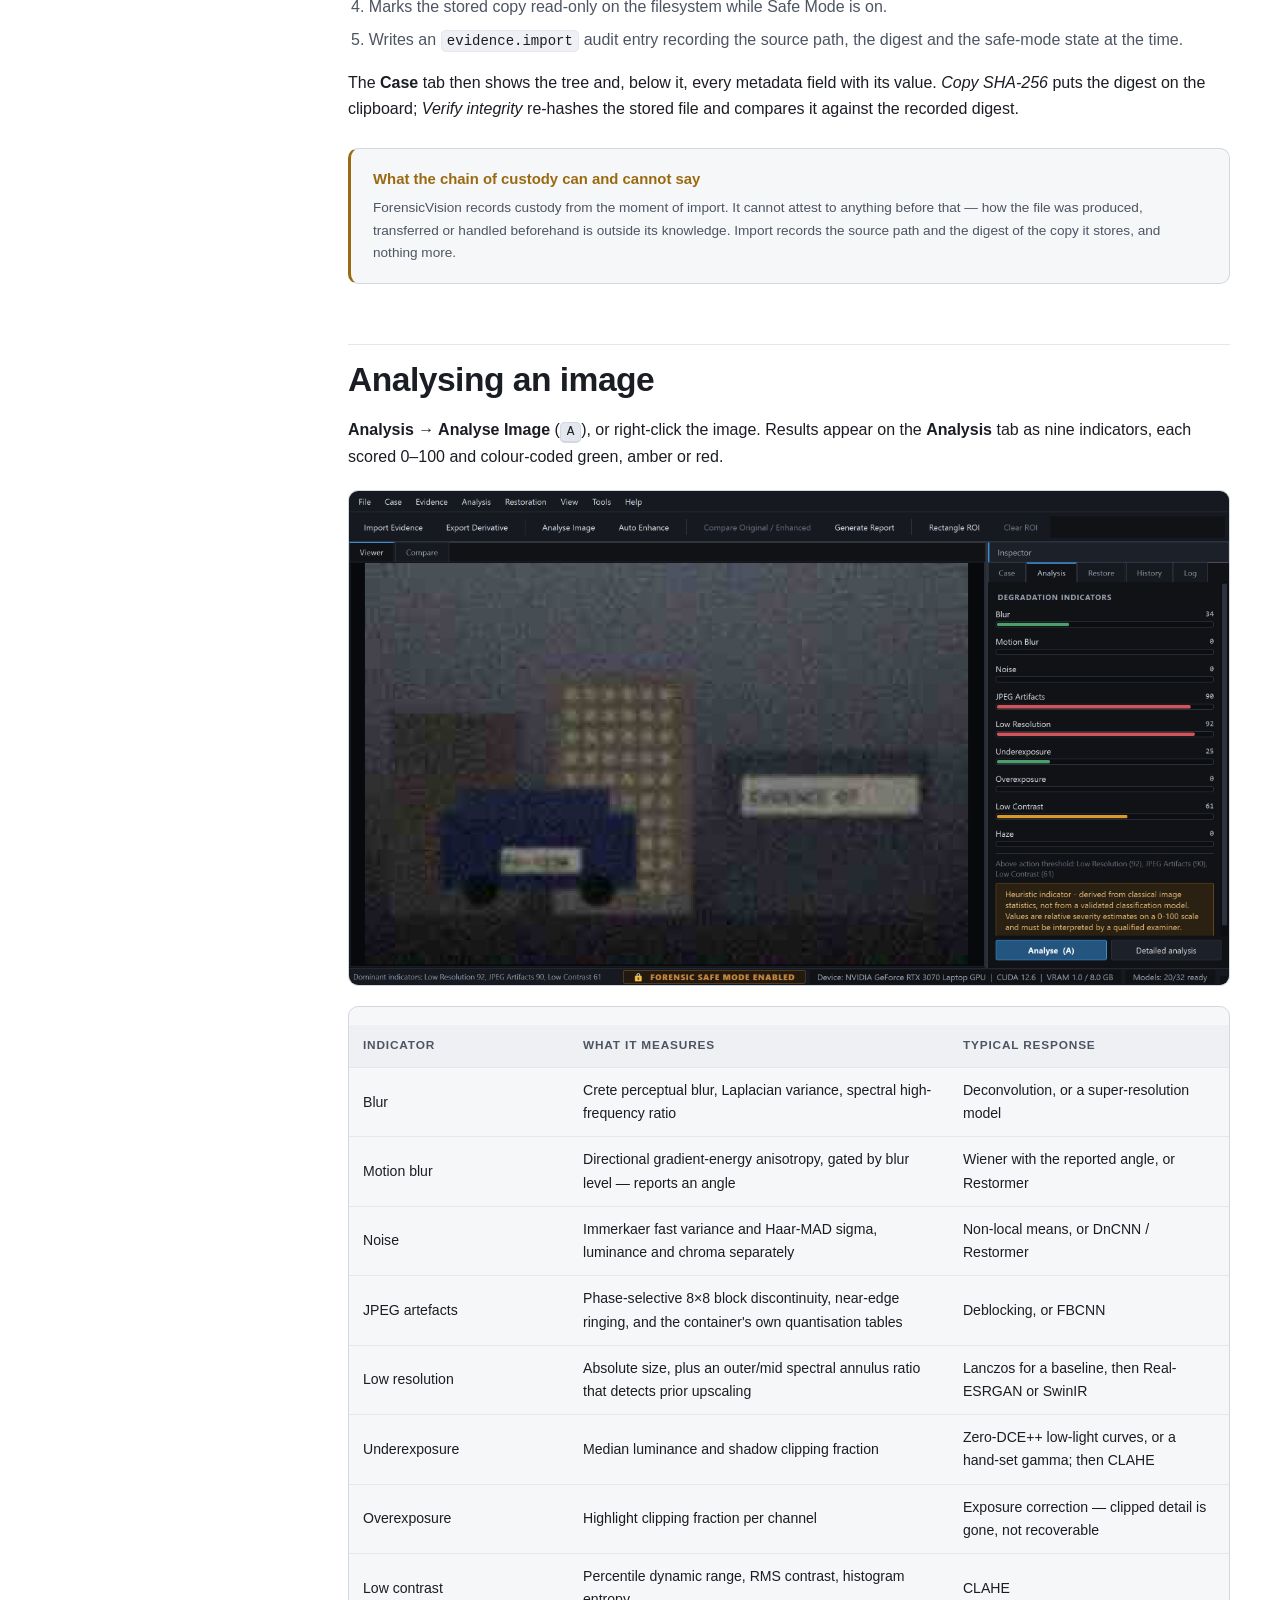
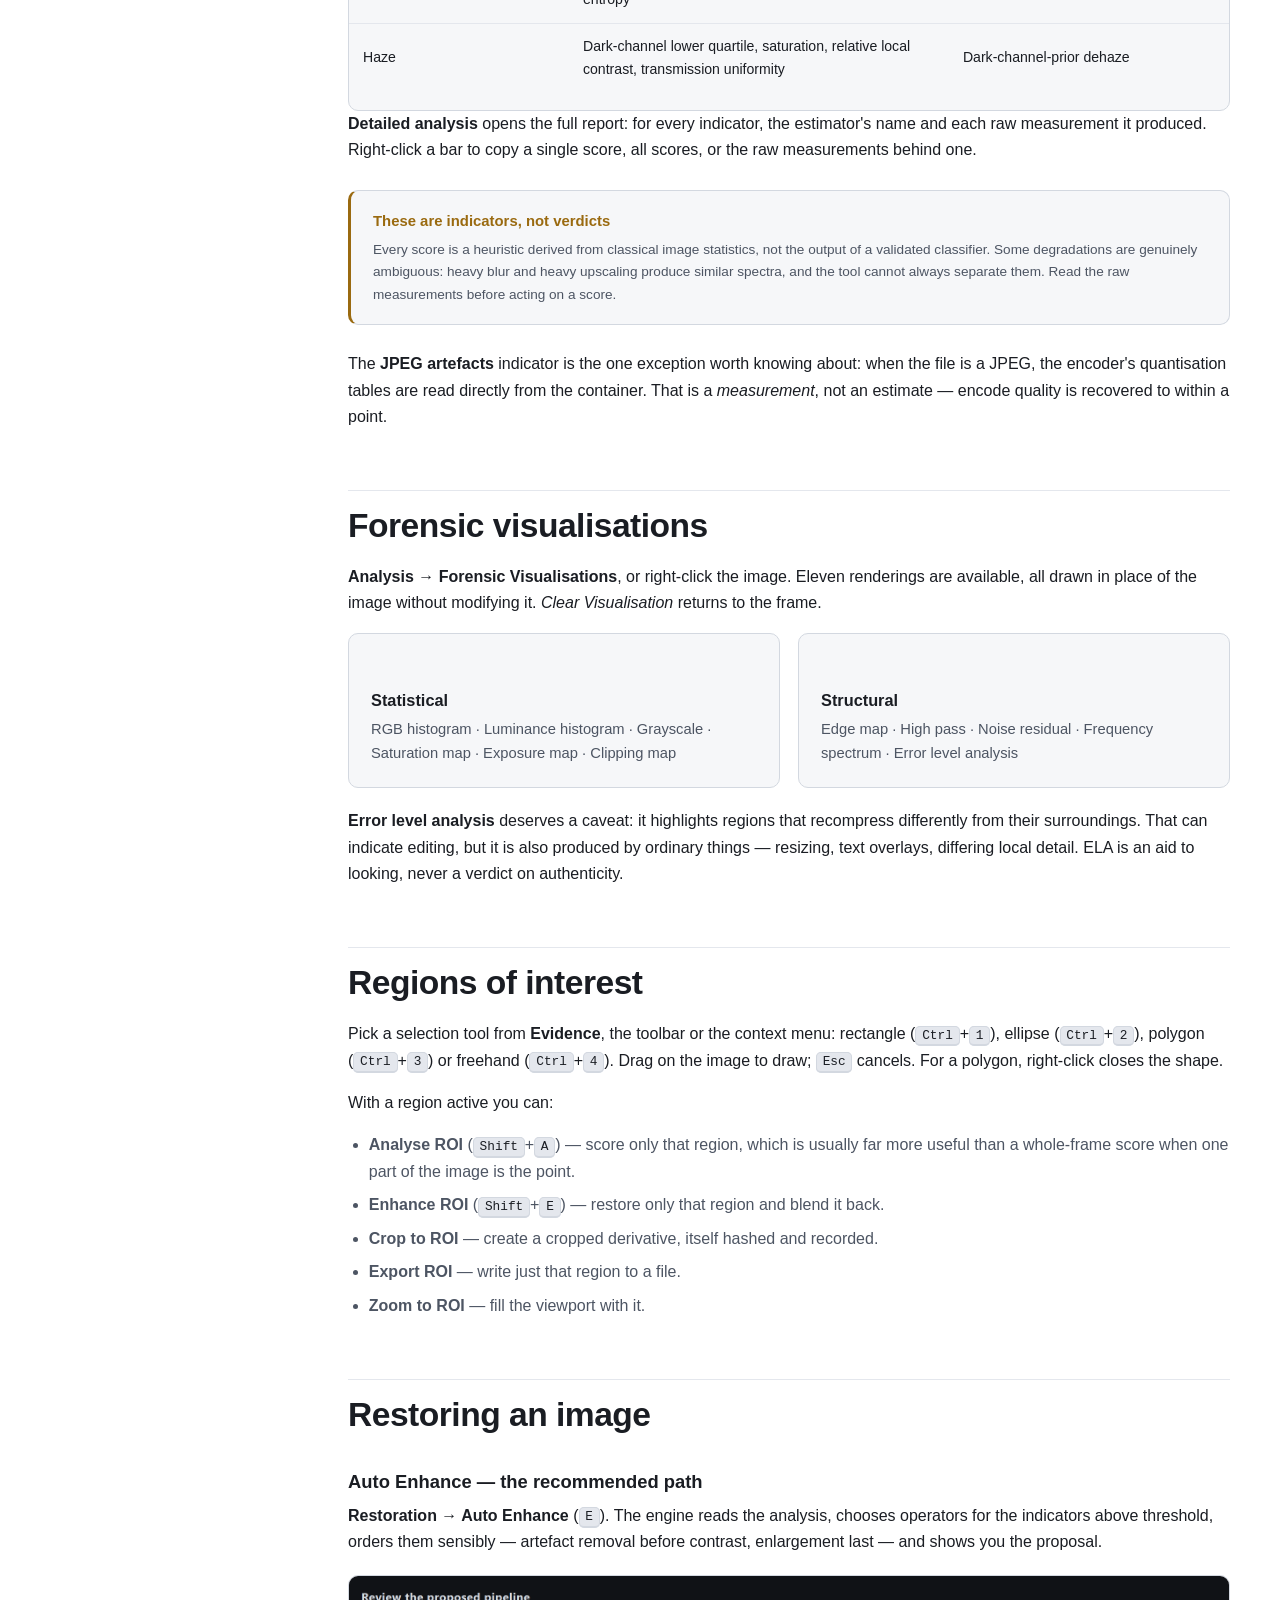
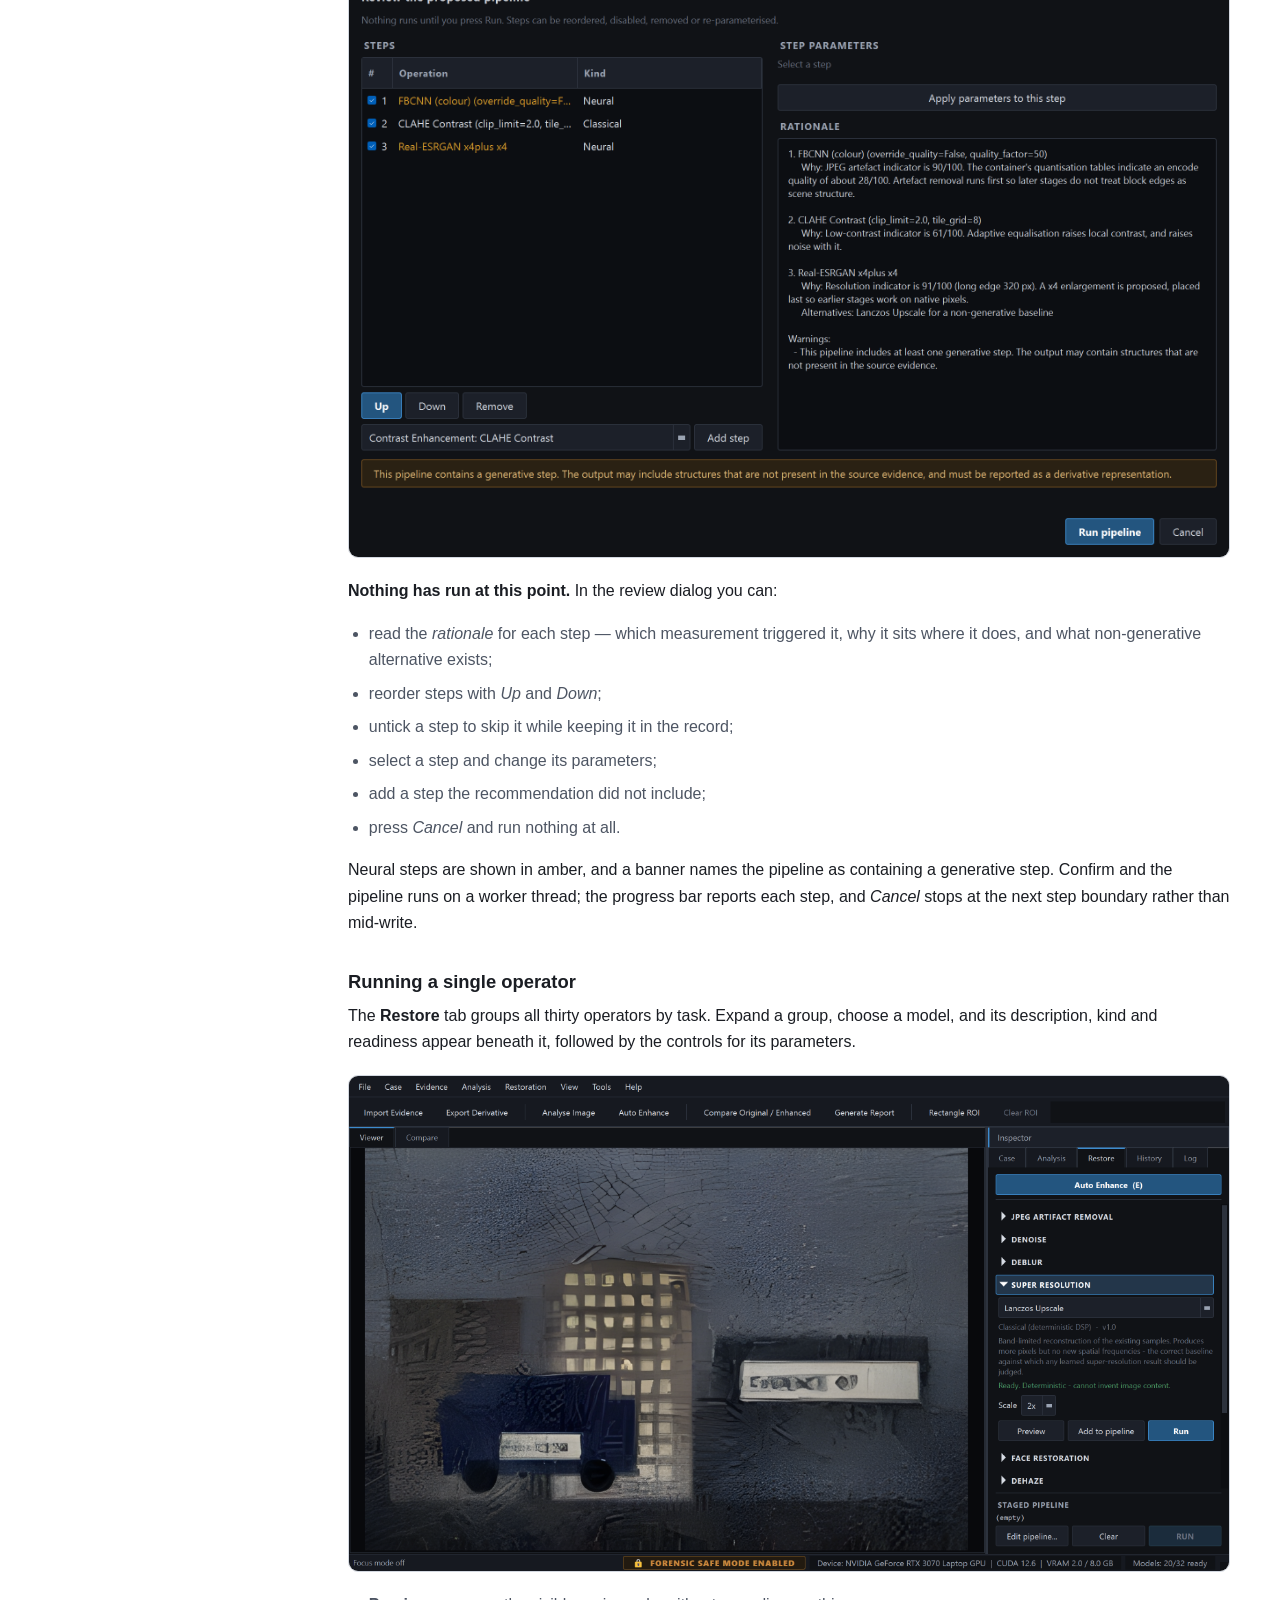
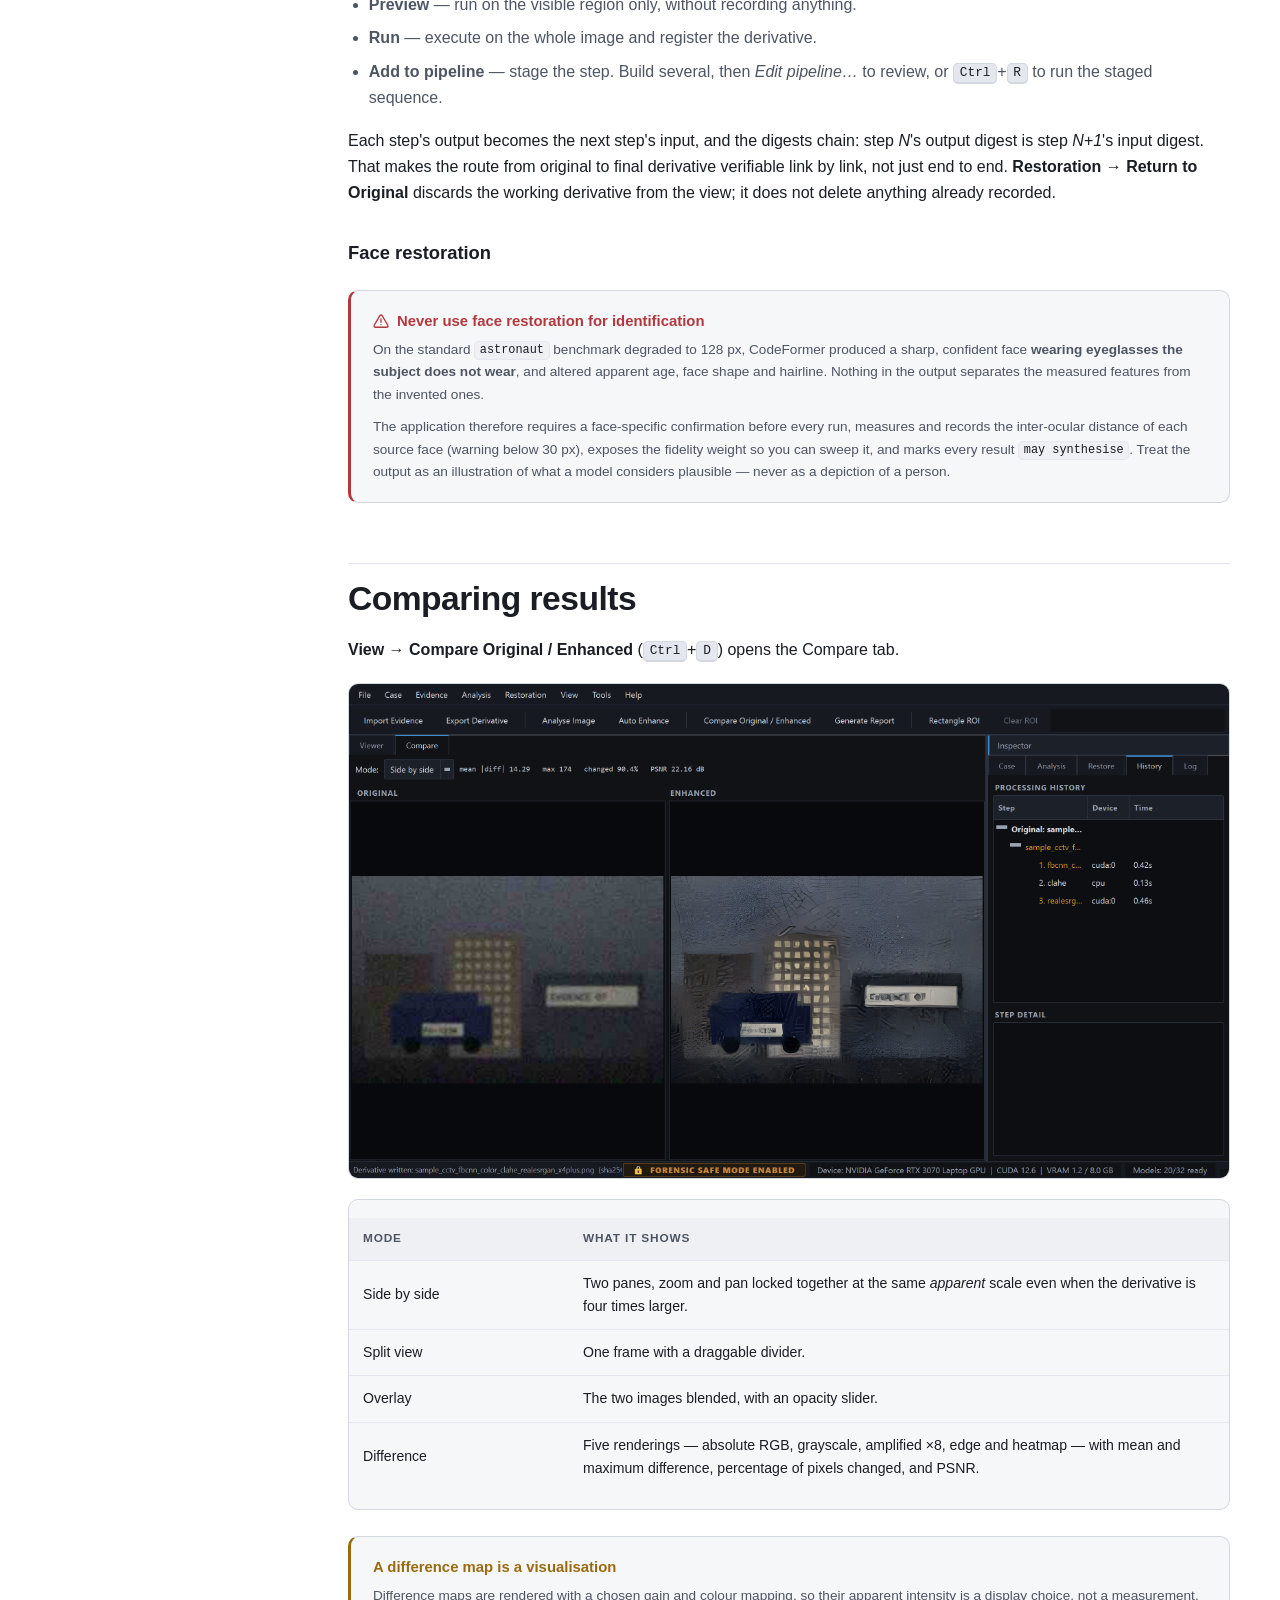
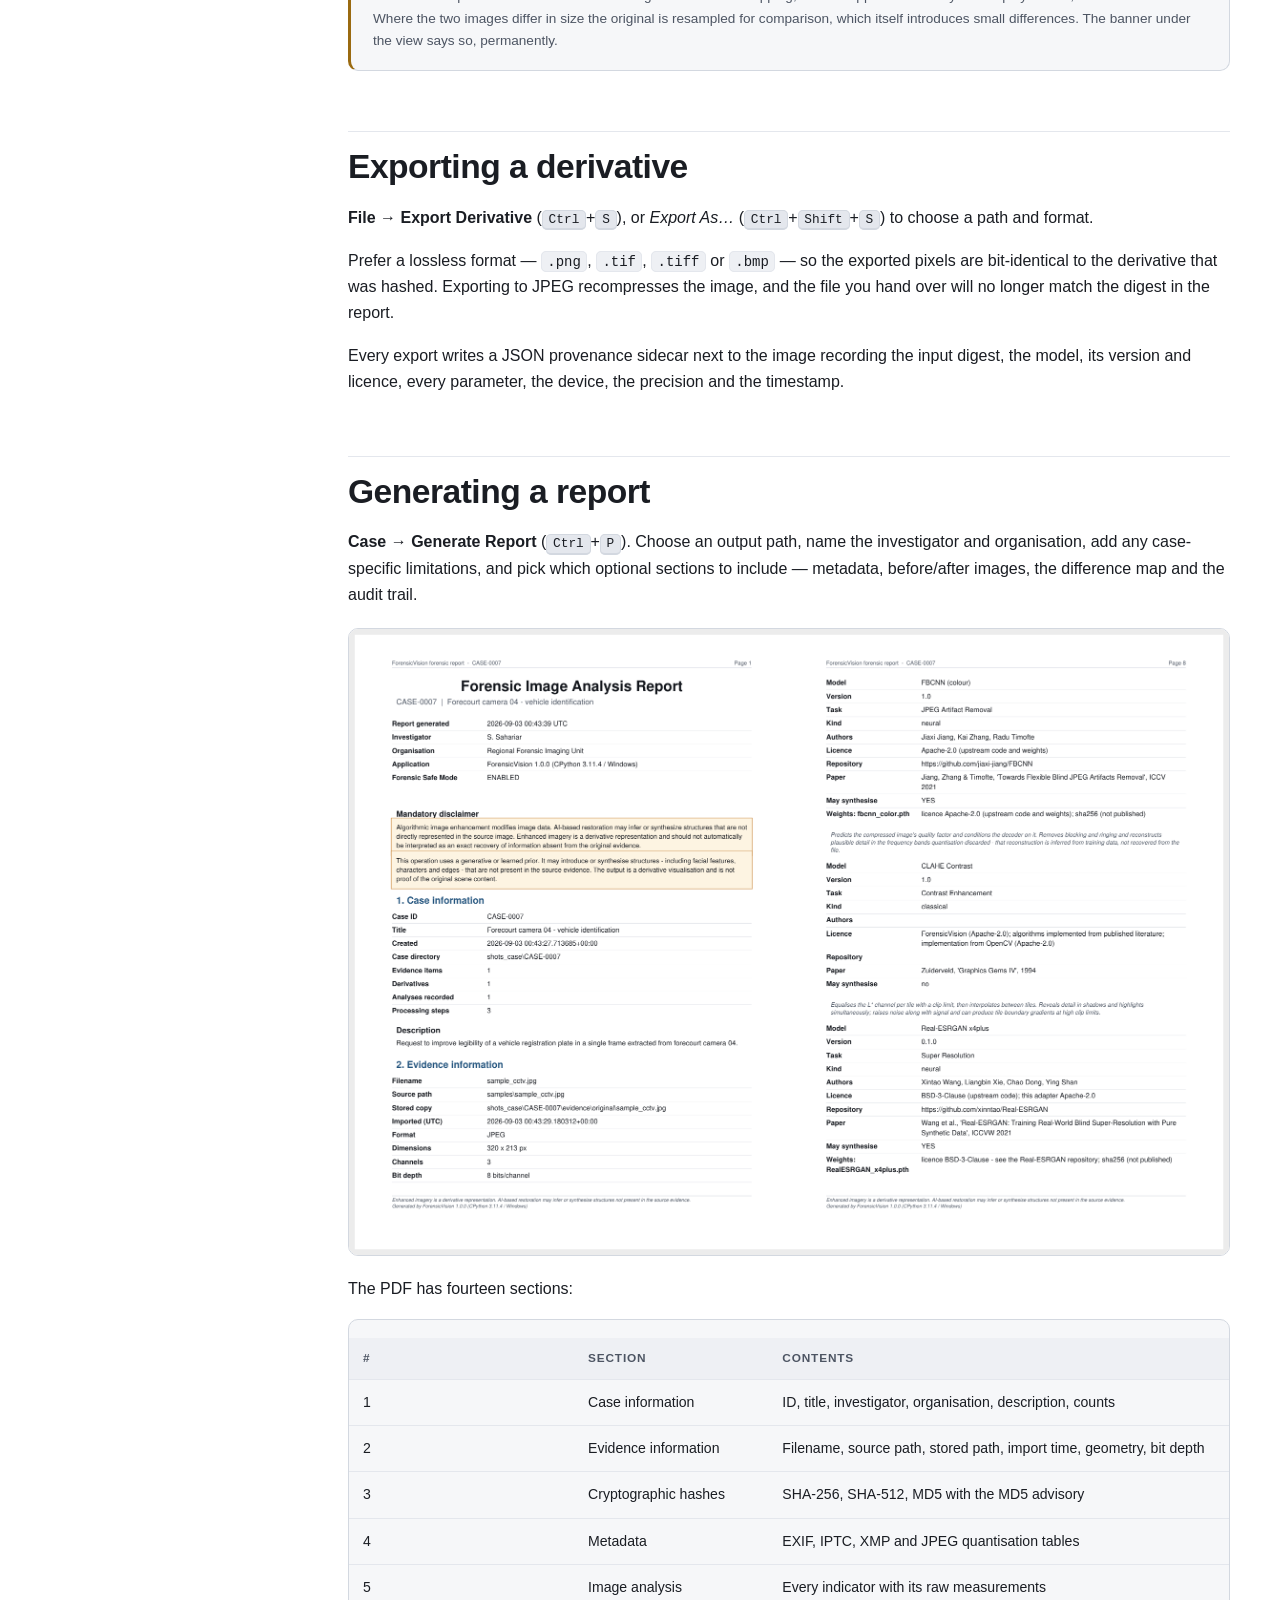
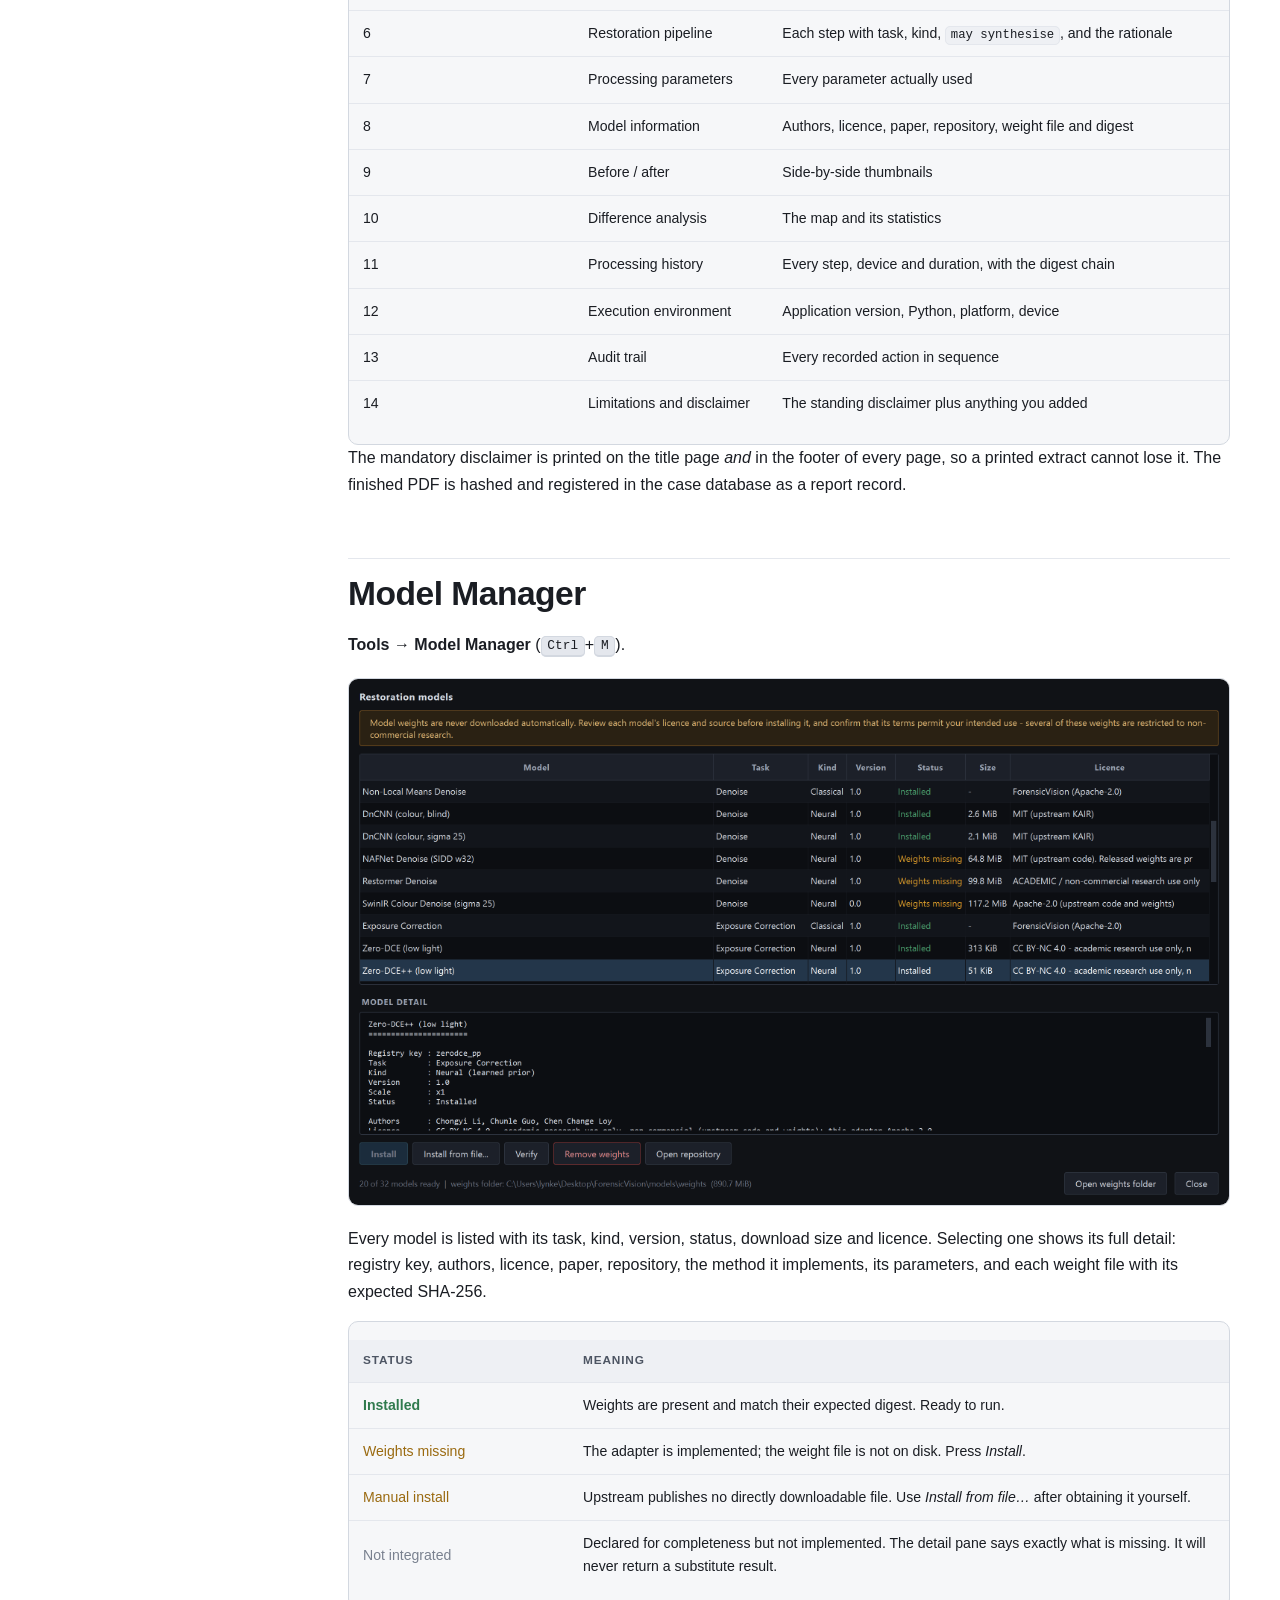
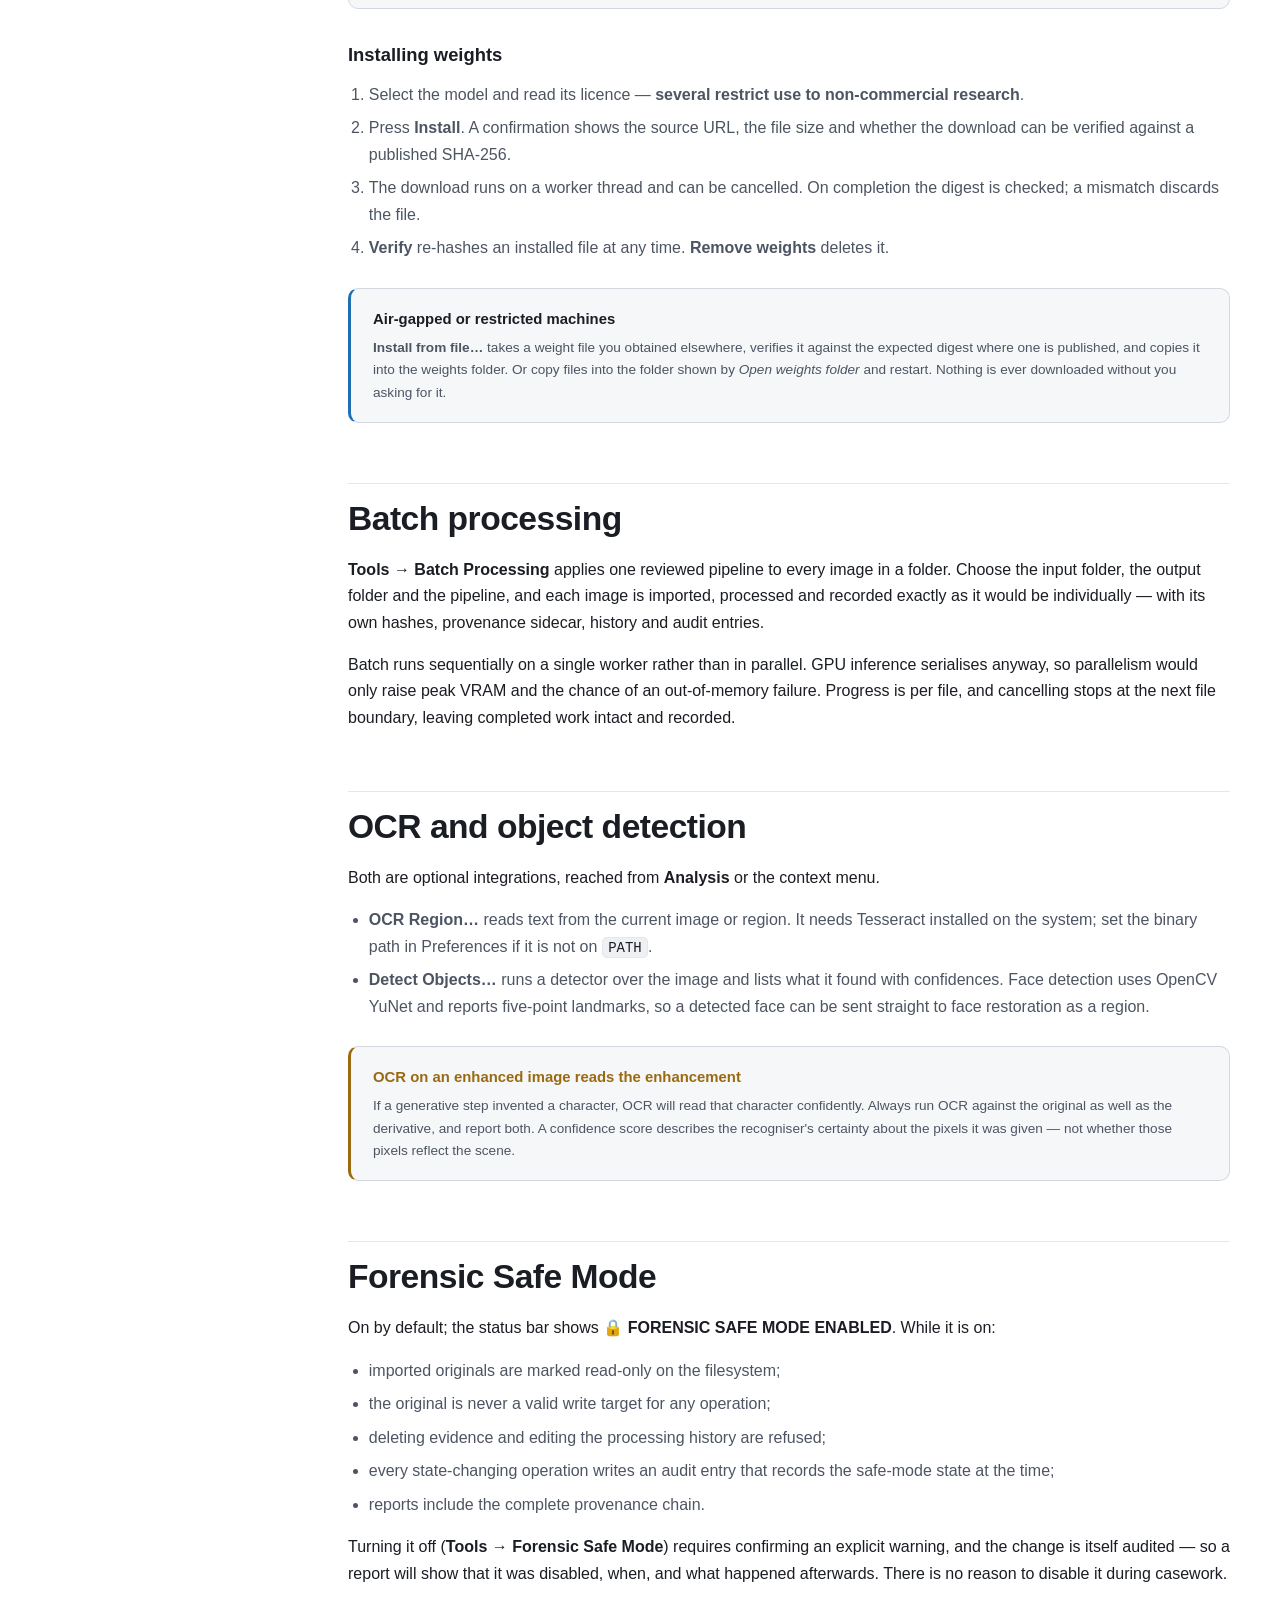
==== commit 07c7b2d8: "Match the GitHub account's canonical casing in links The remote is git@github.com:SihabSahariar/Fore" ====
--- a/docs/documentation.html
+++ b/docs/documentation.html
@@ -43,7 +43,7 @@
     </nav>
 
     <div class="header-tools">
-      <a class="icon-btn" href="https://github.com/sihabsahariar/ForensicVision"
+      <a class="icon-btn" href="https://github.com/SihabSahariar/ForensicVision"
          target="_blank" rel="noopener" aria-label="ForensicVision on GitHub" title="View on GitHub">
         <svg viewBox="0 0 16 16" fill="currentColor" aria-hidden="true"><path d="M8 0C3.58 0 0 3.58 0 8c0 3.54 2.29 6.53 5.47 7.59.4.07.55-.17.55-.38 0-.19-.01-.82-.01-1.49-2.01.37-2.53-.49-2.69-.94-.09-.23-.48-.94-.82-1.13-.28-.15-.68-.52-.01-.53.63-.01 1.08.58 1.23.82.72 1.21 1.87.87 2.33.66.07-.52.28-.87.51-1.07-1.78-.2-3.64-.89-3.64-3.95 0-.87.31-1.59.82-2.15-.08-.2-.36-1.02.08-2.12 0 0 .67-.21 2.2.82a7.4 7.4 0 0 1 2-.27c.68 0 1.36.09 2 .27 1.53-1.04 2.2-.82 2.2-.82.44 1.1.16 1.92.08 2.12.51.56.82 1.27.82 2.15 0 3.07-1.87 3.75-3.65 3.95.29.25.54.73.54 1.48 0 1.07-.01 1.93-.01 2.2 0 .21.15.46.55.38A8.01 8.01 0 0 0 16 8c0-4.42-3.58-8-8-8Z"/></svg>
       </a>
@@ -115,7 +115,7 @@
         Everything from installing the application to producing a court-ready PDF.
         Written against version 1.0.0. If something here disagrees with the
         application, the application is right — please
-        <a href="https://github.com/sihabsahariar/ForensicVision/issues" target="_blank" rel="noopener">open an issue</a>.
+        <a href="https://github.com/SihabSahariar/ForensicVision/issues" target="_blank" rel="noopener">open an issue</a>.
       </p>
 
       <div class="callout callout--danger">
@@ -127,7 +127,7 @@
           Enhanced imagery is a <strong>derivative representation</strong>. Neural
           models can introduce structures — including characters and facial features
           — that are not present in the source. Read
-          <a href="https://github.com/sihabsahariar/ForensicVision/blob/main/docs/LIMITATIONS.md" target="_blank" rel="noopener">LIMITATIONS.md</a>
+          <a href="https://github.com/SihabSahariar/ForensicVision/blob/main/docs/LIMITATIONS.md" target="_blank" rel="noopener">LIMITATIONS.md</a>
           in full, and see <a href="#limits">Limitations</a> below for a summary.
         </p>
       </div>
@@ -171,7 +171,7 @@
         </p>
         <div class="code">
           <div class="code__head"><span>PowerShell</span><button class="copy" type="button">Copy</button></div>
-<pre>git clone https://github.com/sihabsahariar/ForensicVision.git
+<pre>git clone https://github.com/SihabSahariar/ForensicVision.git
 cd ForensicVision
 
 py -3.11 -m venv .venv
@@ -202,7 +202,7 @@
                  libxcb-keysyms1 libxcb-randr0 libxcb-render-util0 \
                  libxcb-xinerama0 libxcb-shape0
 
-git clone https://github.com/sihabsahariar/ForensicVision.git
+git clone https://github.com/SihabSahariar/ForensicVision.git
 cd ForensicVision
 python3.11 -m venv .venv
 source .venv/bin/activate
@@ -269,7 +269,7 @@
 
     <p class="muted small">
       Full detail, including the CUDA/PyTorch compatibility matrix, is in
-      <a href="https://github.com/sihabsahariar/ForensicVision/blob/main/docs/GPU_SETUP.md" target="_blank" rel="noopener">GPU_SETUP.md</a>.
+      <a href="https://github.com/SihabSahariar/ForensicVision/blob/main/docs/GPU_SETUP.md" target="_blank" rel="noopener">GPU_SETUP.md</a>.
     </p>
 
     <!-- ============================================ first run -->
@@ -927,7 +927,7 @@
     <p class="muted small">
       The module layout and the extension points for adding an indicator or a model
       are described in
-      <a href="https://github.com/sihabsahariar/ForensicVision/blob/main/docs/ARCHITECTURE.md" target="_blank" rel="noopener">ARCHITECTURE.md</a>.
+      <a href="https://github.com/SihabSahariar/ForensicVision/blob/main/docs/ARCHITECTURE.md" target="_blank" rel="noopener">ARCHITECTURE.md</a>.
     </p>
 
     <!-- ============================================ troubleshooting -->
@@ -1045,7 +1045,7 @@
     <h3 id="faq-contribute">How do I contribute?</h3>
     <p>
       Issues and pull requests are welcome at
-      <a href="https://github.com/sihabsahariar/ForensicVision" target="_blank" rel="noopener">github.com/sihabsahariar/ForensicVision</a>.
+      <a href="https://github.com/SihabSahariar/ForensicVision" target="_blank" rel="noopener">github.com/SihabSahariar/ForensicVision</a>.
       The conventions that matter most: never fake a result, every operator declares
       whether it can invent detail, every estimator names its method, nothing
       long-running touches the GUI thread, and tests accompany behaviour changes.
@@ -1055,7 +1055,7 @@
     <h2 id="limits">Limitations</h2>
 
     <p>A summary. The authoritative list is
-      <a href="https://github.com/sihabsahariar/ForensicVision/blob/main/docs/LIMITATIONS.md" target="_blank" rel="noopener">LIMITATIONS.md</a>,
+      <a href="https://github.com/SihabSahariar/ForensicVision/blob/main/docs/LIMITATIONS.md" target="_blank" rel="noopener">LIMITATIONS.md</a>,
       and it is the most important file in the repository.</p>
 
     <div class="grid grid--2">
@@ -1094,11 +1094,11 @@
     </div>
 
     <div class="btn-row" style="margin-top:30px">
-      <a class="btn btn--primary" href="https://github.com/sihabsahariar/ForensicVision" target="_blank" rel="noopener">
+      <a class="btn btn--primary" href="https://github.com/SihabSahariar/ForensicVision" target="_blank" rel="noopener">
         <svg viewBox="0 0 16 16" fill="currentColor" aria-hidden="true"><path d="M8 0C3.58 0 0 3.58 0 8c0 3.54 2.29 6.53 5.47 7.59.4.07.55-.17.55-.38 0-.19-.01-.82-.01-1.49-2.01.37-2.53-.49-2.69-.94-.09-.23-.48-.94-.82-1.13-.28-.15-.68-.52-.01-.53.63-.01 1.08.58 1.23.82.72 1.21 1.87.87 2.33.66.07-.52.28-.87.51-1.07-1.78-.2-3.64-.89-3.64-3.95 0-.87.31-1.59.82-2.15-.08-.2-.36-1.02.08-2.12 0 0 .67-.21 2.2.82a7.4 7.4 0 0 1 2-.27c.68 0 1.36.09 2 .27 1.53-1.04 2.2-.82 2.2-.82.44 1.1.16 1.92.08 2.12.51.56.82 1.27.82 2.15 0 3.07-1.87 3.75-3.65 3.95.29.25.54.73.54 1.48 0 1.07-.01 1.93-.01 2.2 0 .21.15.46.55.38A8.01 8.01 0 0 0 16 8c0-4.42-3.58-8-8-8Z"/></svg>
         Source on GitHub
       </a>
-      <a class="btn btn--ghost" href="https://github.com/sihabsahariar/ForensicVision/issues" target="_blank" rel="noopener">Report an issue</a>
+      <a class="btn btn--ghost" href="https://github.com/SihabSahariar/ForensicVision/issues" target="_blank" rel="noopener">Report an issue</a>
       <a class="btn btn--ghost" href="index.html">Back to the overview</a>
     </div>
 
@@ -1110,7 +1110,7 @@
     <div class="footer-note" style="border-top:0;padding-top:0">
       <p>
         © <span data-year>2026</span> Sihab Sahariar ·
-        <a href="https://github.com/sihabsahariar" target="_blank" rel="noopener">github.com/sihabsahariar</a> ·
+        <a href="https://github.com/SihabSahariar" target="_blank" rel="noopener">github.com/SihabSahariar</a> ·
         <a href="https://www.linkedin.com/in/sihabsahariar/" target="_blank" rel="noopener">LinkedIn</a> ·
         <a href="mailto:sihabsahariarcse@gmail.com">sihabsahariarcse@gmail.com</a>
       </p>
